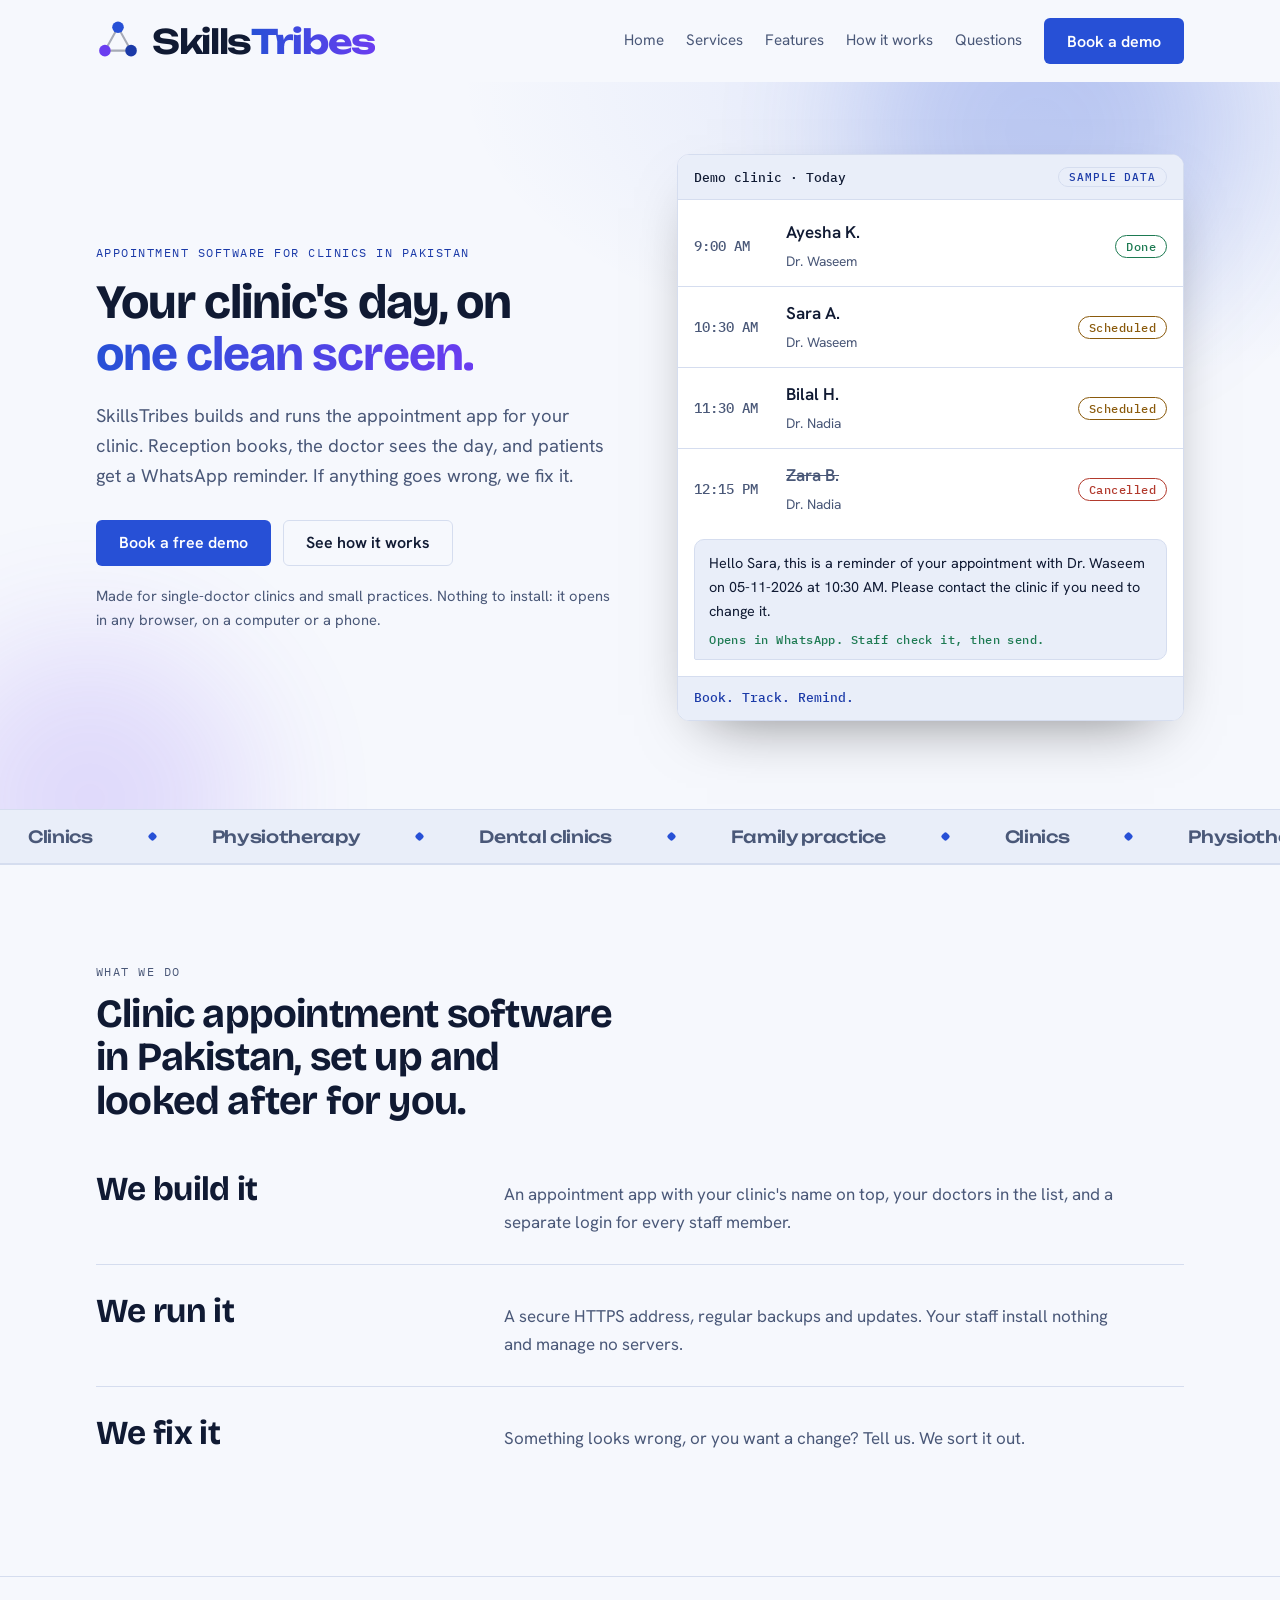
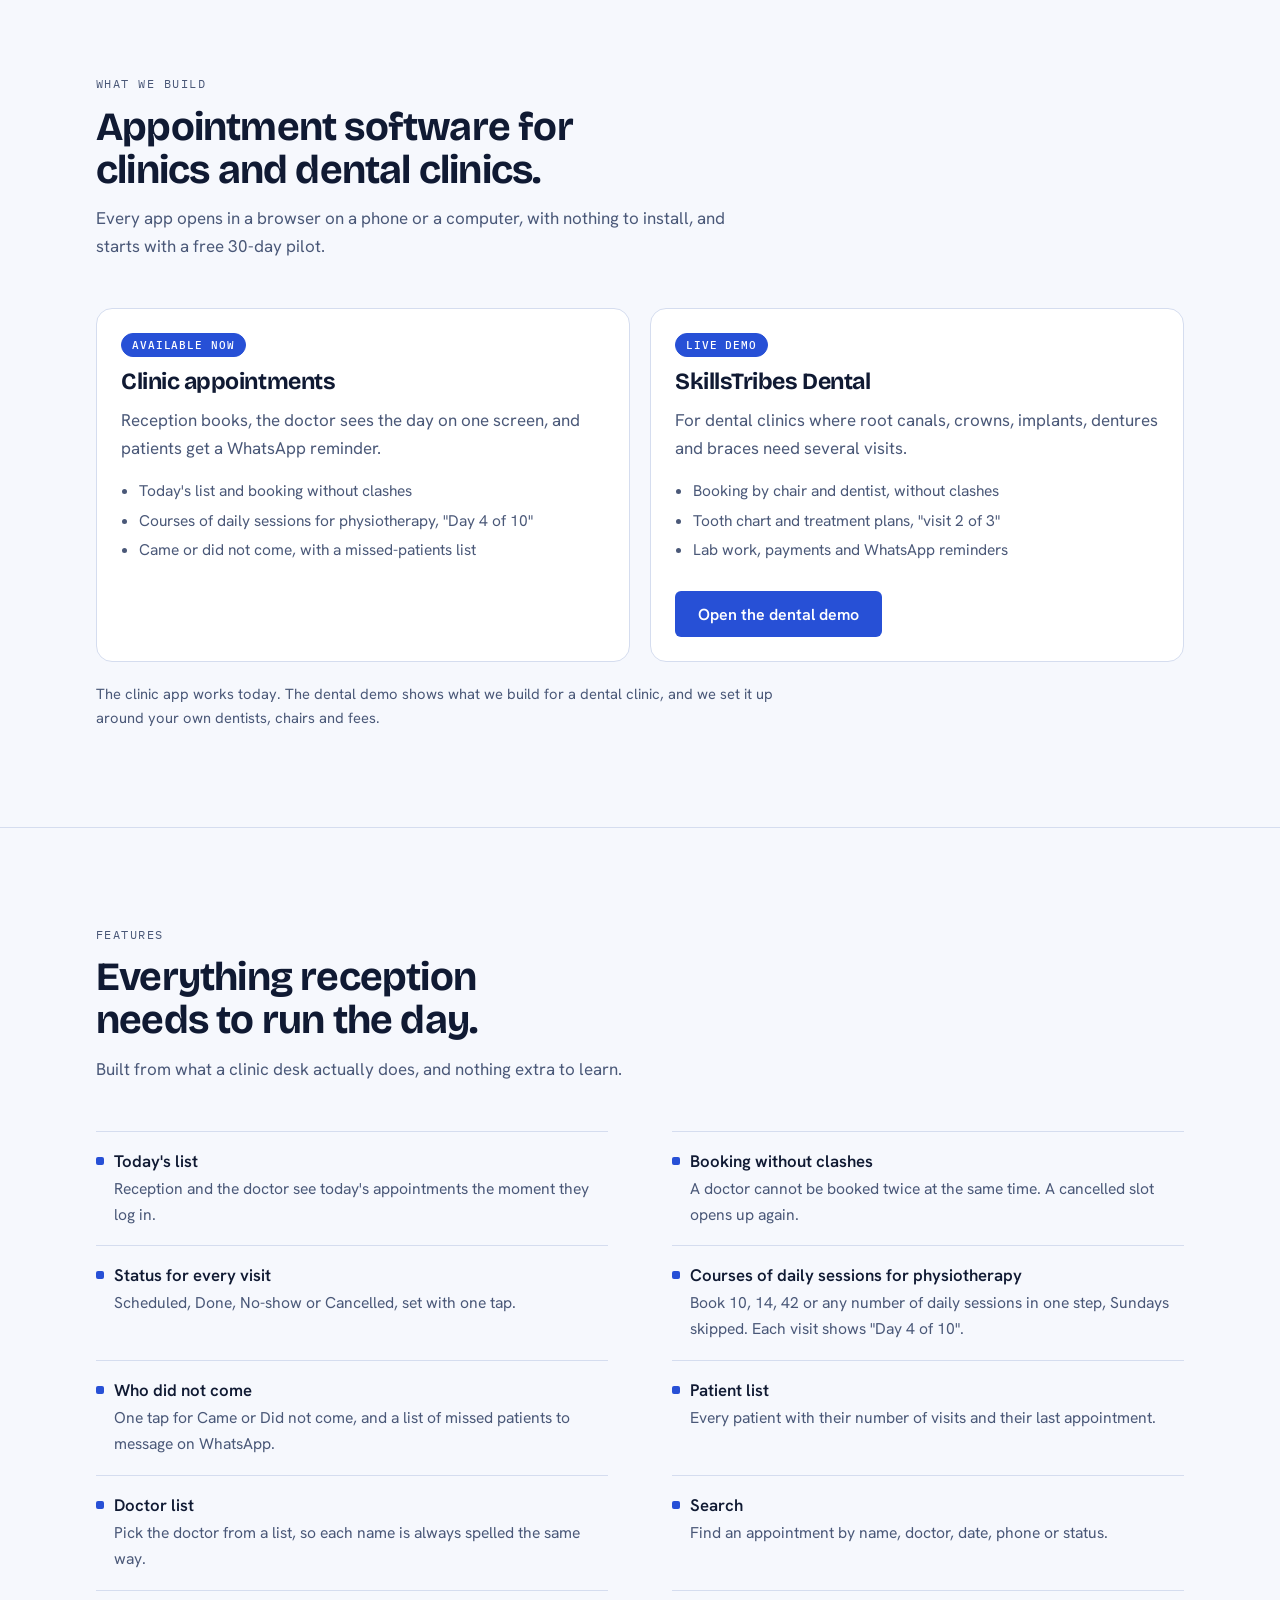
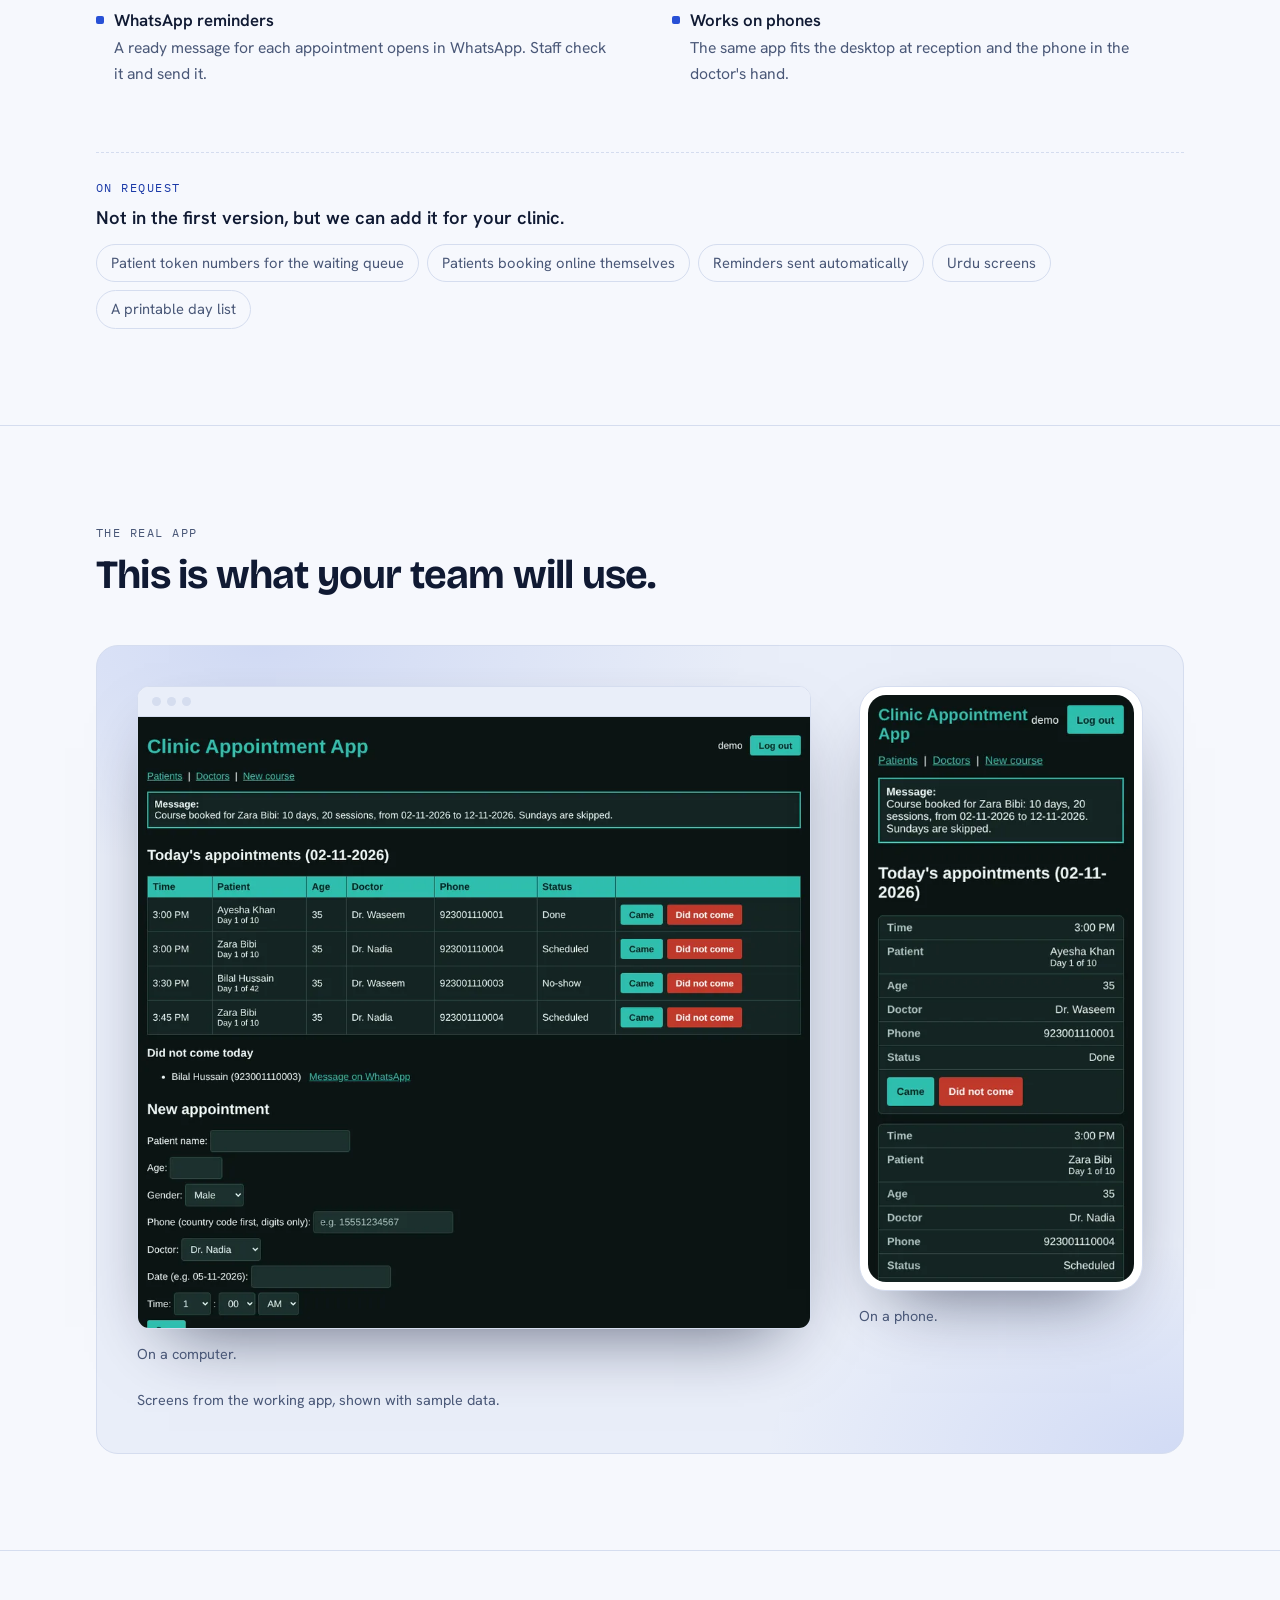
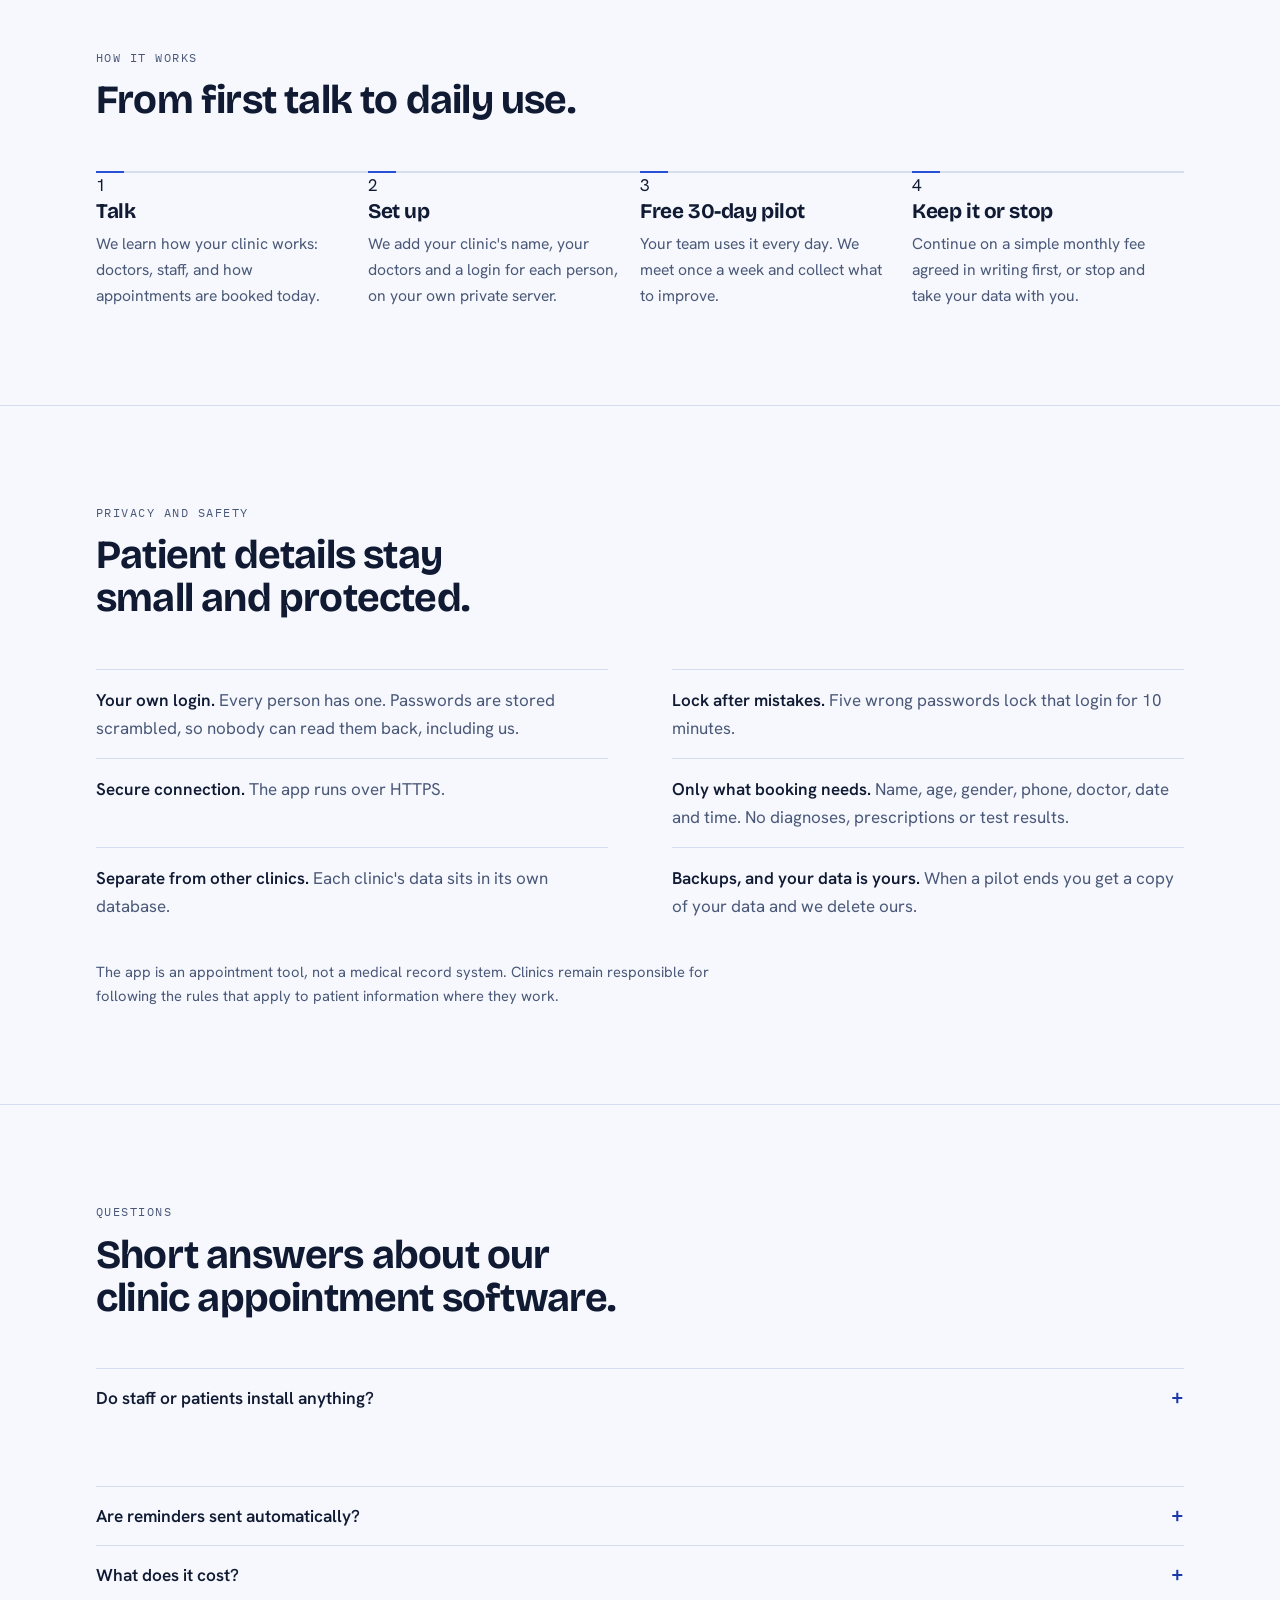
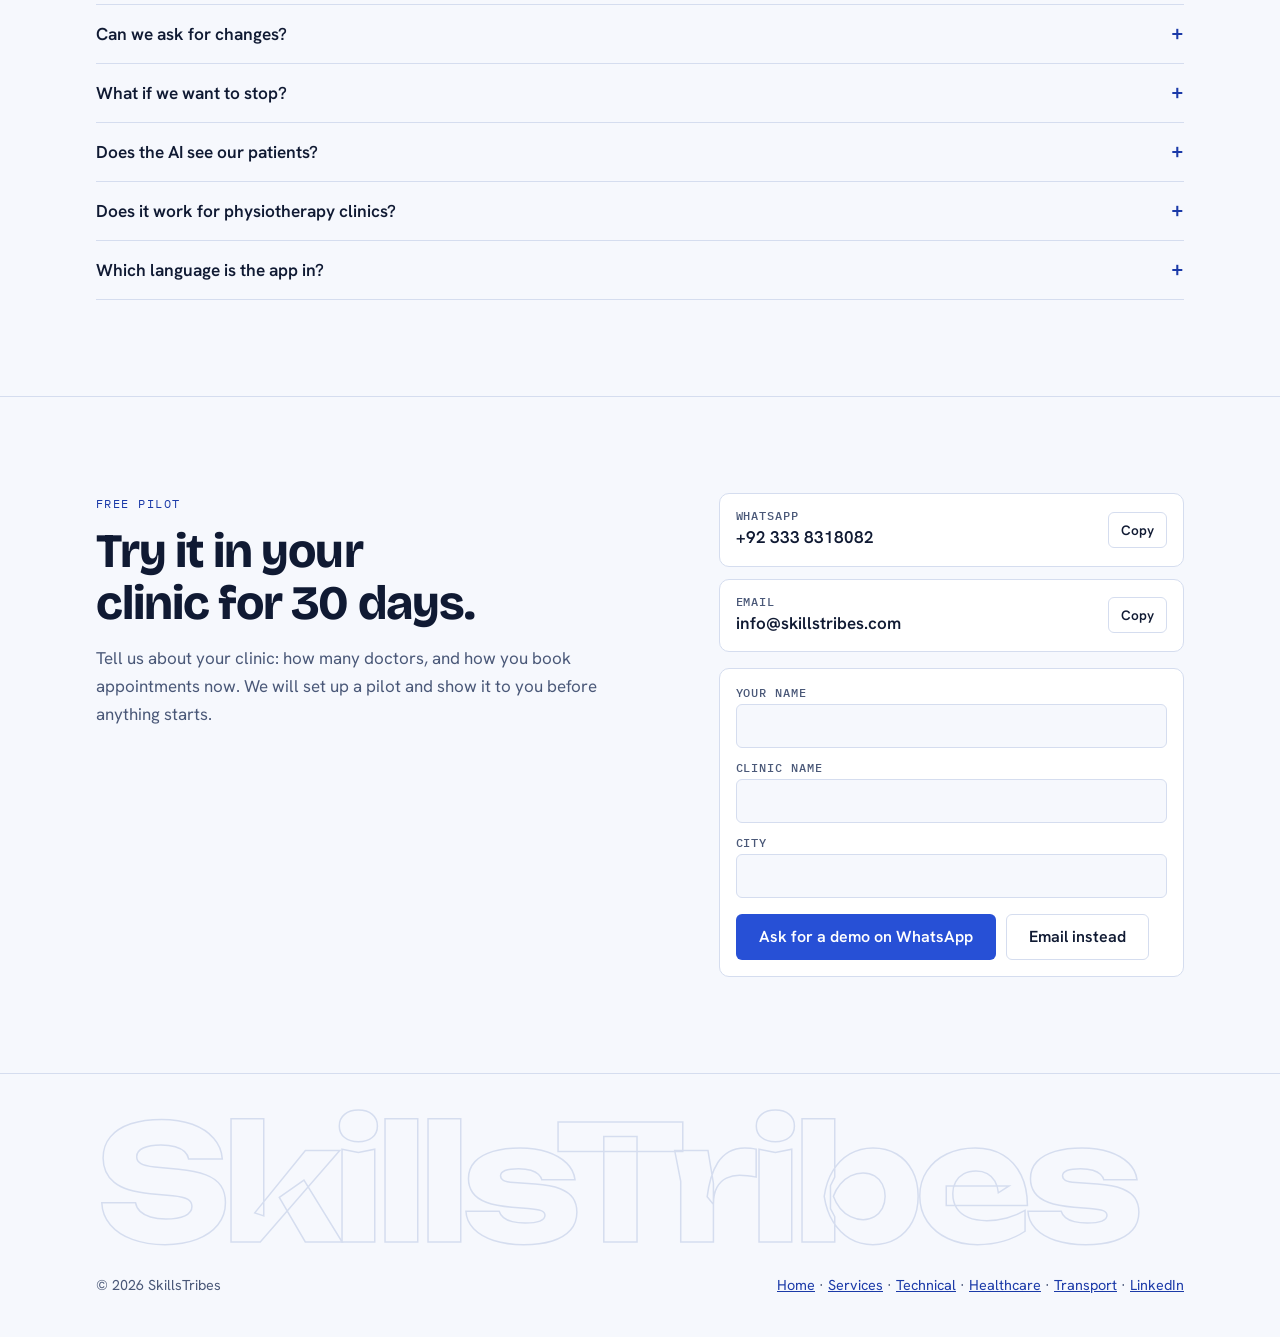
==== clinics/index.html @ 358ee8da "Add SkillsTribes Dental demo and link it from the home and Healthcare pages Co-Authored-By: Claude O" ====
<!doctype html>
<html lang="en">
<head>
<meta charset="utf-8">
<meta name="viewport" content="width=device-width, initial-scale=1">
<title>Clinic Appointment Software in Pakistan | SkillsTribes</title>
<meta name="description" content="Appointment software for clinics, physiotherapy and dental clinics in Pakistan. Daily session courses. Free 30-day trial.">
<meta name="keywords" content="clinic appointment software Pakistan, clinic management software Pakistan, physiotherapy appointment software, physio clinic software Pakistan, dental clinic software Pakistan, WhatsApp appointment reminder, patient appointment app Pakistan, SkillsTribes">
<meta name="robots" content="index, follow, max-image-preview:large">
<meta name="theme-color" content="#0a1020">
<link rel="canonical" href="https://skillstribes.com/clinics/">
<link rel="icon" href="data:image/svg+xml,%3Csvg xmlns='http://www.w3.org/2000/svg' viewBox='0 0 32 32'%3E%3Crect width='32' height='32' rx='8' fill='%230a1020'/%3E%3Ccircle cx='16' cy='8' r='4.2' fill='%235b8cff'/%3E%3Ccircle cx='8' cy='23' r='4.2' fill='%23a58bff'/%3E%3Ccircle cx='24' cy='23' r='4.2' fill='%238fb0ff'/%3E%3C/svg%3E">
<meta property="og:type" content="website">
<meta property="og:site_name" content="SkillsTribes">
<meta property="og:title" content="Clinic Appointment Software in Pakistan | SkillsTribes">
<meta property="og:description" content="Appointment software for clinics, physiotherapy and dental clinics in Pakistan. Daily session courses. Free 30-day trial.">
<meta property="og:url" content="https://skillstribes.com/clinics/">
<meta property="og:locale" content="en_PK">
<meta name="twitter:card" content="summary">
<meta name="twitter:title" content="Clinic Appointment Software in Pakistan | SkillsTribes">
<meta name="twitter:description" content="Appointment software for clinics, physiotherapy and dental clinics in Pakistan. Daily session courses. Free 30-day trial.">
<script type="application/ld+json">{"@context": "https://schema.org", "@graph": [{"@type": "Organization", "@id": "https://skillstribes.com/#org", "name": "SkillsTribes", "url": "https://skillstribes.com/", "email": "info@skillstribes.com", "areaServed": {"@type": "Country", "name": "Pakistan"}, "description": "We build, set up and look after appointment software for clinics and dental clinics in Pakistan."}, {"@type": "WebSite", "@id": "https://skillstribes.com/#site", "url": "https://skillstribes.com/", "name": "SkillsTribes", "inLanguage": "en", "publisher": {"@id": "https://skillstribes.com/#org"}}, {"@type": "Service", "name": "Clinic appointment software", "serviceType": "Appointment management software", "provider": {"@id": "https://skillstribes.com/#org"}, "areaServed": {"@type": "Country", "name": "Pakistan"}, "audience": {"@type": "Audience", "audienceType": "Clinics, physiotherapy clinics, dental clinics"}}, {"@type": "FAQPage", "@id": "https://skillstribes.com/#faq", "mainEntity": [{"@type": "Question", "name": "Do staff or patients install anything?", "acceptedAnswer": {"@type": "Answer", "text": "No. The app opens in any browser, on a computer or a phone."}}, {"@type": "Question", "name": "Can patients book online themselves?", "acceptedAnswer": {"@type": "Answer", "text": "Not in the first version. Reception books, as it does today. If you want patient self-booking, tell us and we will plan it with you."}}, {"@type": "Question", "name": "Are reminders sent automatically?", "acceptedAnswer": {"@type": "Answer", "text": "The app prepares each reminder and opens it in WhatsApp, and your staff press send, so you stay in control. Automatic sending can be added on request."}}, {"@type": "Question", "name": "What does it cost?", "acceptedAnswer": {"@type": "Answer", "text": "The first 30 days are a free pilot. After that there is a simple monthly fee, which we agree with you in writing before it starts."}}, {"@type": "Question", "name": "Can we ask for changes?", "acceptedAnswer": {"@type": "Answer", "text": "Yes. During the pilot we meet once a week to collect what your team needs, and afterwards you can still ask."}}, {"@type": "Question", "name": "What if we want to stop?", "acceptedAnswer": {"@type": "Answer", "text": "You can stop at any time. You receive a copy of your data and we delete ours."}}, {"@type": "Question", "name": "Does the AI see our patients?", "acceptedAnswer": {"@type": "Answer", "text": "Only if you ask us to switch it on, and even then it never receives patient names or phone numbers. By default it is off."}}, {"@type": "Question", "name": "Does it work for physiotherapy clinics?", "acceptedAnswer": {"@type": "Answer", "text": "Yes. You can book a course of daily sessions in one step, for example 10, 14 or 42 sessions with Sundays skipped, and each visit shows \"Day 4 of 10\". The app does not store diagnoses, medicines or exercises."}}, {"@type": "Question", "name": "Which language is the app in?", "acceptedAnswer": {"@type": "Answer", "text": "English today."}}]}]}</script>
<link rel="preconnect" href="https://fonts.googleapis.com">
<link rel="preconnect" href="https://fonts.gstatic.com" crossorigin>
<link rel="stylesheet" href="https://fonts.googleapis.com/css2?family=Bricolage+Grotesque:opsz,wght@12..96,500..800&family=Hanken+Grotesk:wght@400..700&family=IBM+Plex+Mono:wght@400;500&family=Unbounded:wght@500..700&display=swap">
<style>
  /* Concept: a clinic's day sheet. Black and gold like the app itself, mono for times and statuses. */
  :root {
    color-scheme: dark;
    --bg: #0a1020;
    --bg-2: #0f1830;
    --surface: #131f3b;
    --line: #243357;
    --fg: #eef2fb;
    --muted: #a0acc6;
    --gold: #5b8cff;
    --gold-ink: #8fb0ff;
    --on-gold: #07122e;
    --ok: #62c295;
    --warn: #e6b062;
    --bad: #ec8579;
    --glow: rgba(91, 140, 255, 0.16);
    --accent2: #a58bff;
    --display: "Bricolage Grotesque", "Segoe UI", system-ui, sans-serif;
    --body: "Hanken Grotesk", "Segoe UI", system-ui, sans-serif;
    --mono: "IBM Plex Mono", ui-monospace, "SFMono-Regular", Menlo, Consolas, monospace;
    --brand: "Unbounded", "Bricolage Grotesque", "Segoe UI", system-ui, sans-serif;
  }
  @media (prefers-color-scheme: light) {
    :root:not([data-theme="dark"]) {
      color-scheme: light;
      --bg: #f6f8fd;
      --bg-2: #e9eef9;
      --surface: #ffffff;
      --line: #d5ddef;
      --fg: #101a33;
      --muted: #4a5878;
      --gold: #2750d6;
      --gold-ink: #1b3aa8;
      --on-gold: #ffffff;
      --ok: #1d7a52;
      --warn: #8a5a0c;
      --bad: #b23a2d;
      --glow: rgba(39, 80, 214, 0.12);
      --accent2: #6a3df0;
    }
  }
  :root[data-theme="light"] {
    color-scheme: light;
    --bg: #f6f8fd;
    --bg-2: #e9eef9;
    --surface: #ffffff;
    --line: #d5ddef;
    --fg: #101a33;
    --muted: #4a5878;
    --gold: #2750d6;
    --gold-ink: #1b3aa8;
    --on-gold: #ffffff;
    --ok: #1d7a52;
    --warn: #8a5a0c;
    --bad: #b23a2d;
    --glow: rgba(39, 80, 214, 0.12);
      --accent2: #6a3df0;
  }

  * { box-sizing: border-box; }
  html { scroll-behavior: smooth; }
  body {
    margin: 0;
    background: var(--bg);
    color: var(--fg);
    font-family: var(--body);
    font-size: 1.0625rem;
    line-height: 1.65;
    -webkit-font-smoothing: antialiased;
  }
  a { color: var(--gold-ink); }
  img { display: block; max-width: 100%; height: auto; }
  h1, h2, h3 { font-family: var(--display); line-height: 1.08; letter-spacing: -0.02em; text-wrap: balance; margin: 0; }
  p { margin: 0; }
  :focus-visible { outline: 2px solid var(--gold); outline-offset: 3px; border-radius: 4px; }

  .wrap {
    max-width: 1120px;
    margin: 0 auto;
    padding-left: max(16px, env(safe-area-inset-left, 0px));
    padding-right: max(16px, env(safe-area-inset-right, 0px));
  }
  .eyebrow {
    font-family: var(--mono);
    font-size: 0.78rem;
    letter-spacing: 0.12em;
    text-transform: uppercase;
    color: var(--gold-ink);
  }
  section { padding-block: clamp(48px, 8vw, 96px); border-top: 1px solid var(--line); }
  .sec-head { display: grid; gap: 12px; max-width: 640px; margin-bottom: clamp(28px, 4vw, 48px); }
  .sec-head h2 { font-size: clamp(1.7rem, 3.4vw, 2.5rem); font-weight: 700; }
  .sec-head p { color: var(--muted); }

  /* buttons */
  .btn {
    display: inline-flex; align-items: center; justify-content: center;
    min-height: 46px; padding: 0 22px; border-radius: 6px;
    font: 600 1rem var(--body); text-decoration: none; cursor: pointer;
    border: 1px solid transparent;
    transition: transform 0.15s ease, background 0.15s ease, border-color 0.15s ease;
  }
  .btn-gold { background: var(--gold); color: var(--on-gold); }
  .btn-gold:hover { background: var(--gold-ink); transform: translateY(-1px); }
  .btn-line { border-color: var(--line); color: var(--fg); background: transparent; }
  .btn-line:hover { border-color: var(--gold); }

  /* header */
  header .wrap { display: flex; align-items: center; justify-content: space-between; gap: 16px; padding-block: 18px; }
  .brand { display: inline-flex; align-items: center; gap: 12px; font: 600 2.1rem var(--brand); letter-spacing: -0.04em; color: var(--fg); text-decoration: none; }
  .brand b { font-weight: 700; background: linear-gradient(90deg, var(--gold), var(--accent2)); -webkit-background-clip: text; background-clip: text; color: transparent; }
  .brand-mark { width: 26px; height: 26px; border-radius: 6px; background: var(--gold); display: grid; place-items: center; color: var(--on-gold); font: 700 0.9rem var(--display); }
  nav { display: flex; align-items: center; gap: 22px; }
  nav a.nav-link { color: var(--muted); text-decoration: none; font-size: 0.95rem; }
  nav a.nav-link:hover { color: var(--fg); }

  /* hero */
  .hero { border-top: 0; padding-block: clamp(32px, 6vw, 72px) clamp(48px, 7vw, 88px); background: radial-gradient(900px 420px at 85% 0%, var(--glow), transparent 70%); }
  .hero-grid { display: grid; grid-template-columns: minmax(0, 1.02fr) minmax(0, 1fr); gap: clamp(28px, 5vw, 64px); align-items: center; }
  .hero h1 { font-size: clamp(1.9rem, 3.8vw, 3rem); font-weight: 750; margin: 14px 0 20px; }
  .hero .lead { font-size: 1.15rem; color: var(--muted); max-width: 34em; }
  .cta-row { display: flex; flex-wrap: wrap; gap: 12px; margin-top: 28px; }
  .hero-note { margin-top: 18px; font-size: 0.92rem; color: var(--muted); }

  .rise { animation: rise 0.7s cubic-bezier(0.2, 0.7, 0.2, 1) both; }
  .rise.d1 { animation-delay: 0.08s; }
  .rise.d2 { animation-delay: 0.16s; }
  .rise.d3 { animation-delay: 0.24s; }
  @keyframes rise { from { opacity: 0; transform: translateY(10px); } to { opacity: 1; transform: none; } }

  /* demo sheet */
  .sheet { background: var(--surface); border: 1px solid var(--line); border-radius: 12px; overflow: hidden; box-shadow: 0 24px 60px -30px rgba(0, 0, 0, 0.55); }
  .sheet-top { display: flex; align-items: center; justify-content: space-between; gap: 12px; padding: 12px 16px; background: var(--bg-2); border-bottom: 1px solid var(--line); }
  .sheet-title { font: 500 0.82rem var(--mono); color: var(--fg); }
  .sheet-tag { font: 500 0.7rem var(--mono); letter-spacing: 0.08em; text-transform: uppercase; color: var(--gold-ink); border: 1px solid var(--line); border-radius: 999px; padding: 2px 10px; }
  .rows { list-style: none; margin: 0; padding: 6px 0; }
  .row { display: grid; grid-template-columns: 78px minmax(0, 1fr) auto; gap: 14px; align-items: center; padding: 12px 16px; border-bottom: 1px solid var(--line); transition: opacity 0.4s ease, background 1.2s ease; }
  .row:last-child { border-bottom: 0; }
  .row.absent { visibility: hidden; opacity: 0; }
  .row.flash { background: var(--glow); }
  .row .t { font: 500 0.85rem var(--mono); color: var(--muted); white-space: nowrap; }
  .row .who { min-width: 0; }
  .row .who b { display: block; font-weight: 600; overflow-wrap: anywhere; }
  .row .who span { font-size: 0.86rem; color: var(--muted); }
  .row.cancelled .who b { text-decoration: line-through; text-decoration-thickness: 1px; color: var(--muted); }
  .chip { font: 500 0.72rem var(--mono); letter-spacing: 0.04em; border: 1px solid currentColor; border-radius: 999px; padding: 3px 10px; white-space: nowrap; transition: color 0.3s ease; }
  .chip.Scheduled { color: var(--warn); }
  .chip.Done { color: var(--ok); }
  .chip.Cancelled { color: var(--bad); }
  .bubble { margin: 4px 16px 16px; padding: 12px 14px; border-radius: 10px 10px 10px 2px; background: var(--bg-2); border: 1px solid var(--line); font-size: 0.9rem; color: var(--fg); transition: opacity 0.4s ease, transform 0.4s ease; }
  .bubble small { display: block; margin-top: 8px; font: 500 0.72rem var(--mono); color: var(--ok); letter-spacing: 0.04em; }
  .bubble.absent { visibility: hidden; opacity: 0; transform: translateY(6px); }
  .sheet-cap { padding: 12px 16px; border-top: 1px solid var(--line); background: var(--bg-2); font: 500 0.82rem var(--mono); color: var(--gold-ink); min-height: 44px; }

  /* what we do */
  .do-list { display: grid; }
  .do { display: grid; grid-template-columns: minmax(0, 0.8fr) minmax(0, 1.4fr); gap: 20px; padding-block: 28px; border-top: 1px solid var(--line); align-items: baseline; }
  .do:first-child { border-top: 0; padding-top: 0; }
  .do h3 { font-size: clamp(1.5rem, 3vw, 2.1rem); font-weight: 700; }
  .do p { color: var(--muted); max-width: 36em; }

  /* services */
  .svc-grid { display: grid; grid-template-columns: repeat(2, minmax(0, 1fr)); gap: 20px; }
  .svc { background: var(--surface); border: 1px solid var(--line); border-radius: 16px; padding: 24px; display: flex; flex-direction: column; gap: 12px; min-width: 0; }
  .svc h3 { font-size: 1.45rem; font-weight: 700; }
  .svc p { color: var(--muted); }
  .svc ul { margin: 0; padding-left: 18px; color: var(--muted); font-size: 0.97rem; }
  .svc li { margin-top: 4px; }
  .badge { align-self: flex-start; font: 500 0.7rem var(--mono); letter-spacing: 0.08em; text-transform: uppercase; padding: 4px 10px; border-radius: 999px; border: 1px solid var(--line); color: var(--muted); }
  .badge.now { background: var(--gold); border-color: var(--gold); color: var(--on-gold); }
  .svc-note { margin-top: 20px; font-size: 0.92rem; color: var(--muted); max-width: 46em; }

  /* features */
  .feat { display: grid; grid-template-columns: repeat(2, minmax(0, 1fr)); column-gap: clamp(24px, 5vw, 64px); }
  .feat div { padding-block: 18px; border-top: 1px solid var(--line); min-width: 0; }
  .feat h3 { font: 600 1.05rem var(--body); letter-spacing: 0; display: flex; align-items: center; gap: 10px; }
  .feat h3::before { content: ""; width: 8px; height: 8px; background: var(--gold); border-radius: 2px; flex: none; }
  .feat p { margin-top: 4px; color: var(--muted); font-size: 0.98rem; padding-left: 18px; }

  /* screens */
  .screens { display: grid; grid-template-columns: minmax(0, 1.9fr) minmax(0, 0.8fr); gap: clamp(20px, 4vw, 48px); align-items: start; }
  .stage { position: relative; border: 1px solid var(--line); border-radius: 22px; padding: clamp(16px, 3.5vw, 40px); background:
      radial-gradient(700px 320px at 15% 0%, var(--glow), transparent 70%),
      radial-gradient(600px 300px at 100% 100%, var(--glow), transparent 70%),
      var(--bg-2); }
  .stage .frame, .stage .phone { box-shadow: 0 30px 70px -32px rgba(5, 12, 40, 0.65); }
  .stage .caption { color: var(--muted); }
  .frame { border: 1px solid var(--line); border-radius: 12px; overflow: hidden; background: var(--surface); }
  .frame-bar { display: flex; gap: 6px; padding: 10px 14px; background: var(--bg-2); border-bottom: 1px solid var(--line); }
  .frame-bar i { width: 9px; height: 9px; border-radius: 50%; background: var(--line); }
  .phone { border: 1px solid var(--line); border-radius: 26px; overflow: hidden; background: var(--surface); padding: 8px; }
  .phone img { border-radius: 18px; }
  .caption { margin-top: 14px; font-size: 0.9rem; color: var(--muted); }

  /* how */
  .steps { list-style: none; margin: 0; padding: 0; display: grid; grid-template-columns: repeat(4, minmax(0, 1fr)); gap: 0; counter-reset: step; }
  .steps li { counter-increment: step; padding: 22px 22px 0 0; border-top: 2px solid var(--line); position: relative; min-width: 0; }
  .steps li::before { content: counter(step); position: absolute; top: -2px; left: 0; width: 28px; height: 2px; background: var(--gold); }
  .steps h3 { font-size: 1.3rem; font-weight: 700; margin: 6px 0 8px; }
  .steps p { color: var(--muted); font-size: 0.98rem; }

  /* safety */
  .safe { display: grid; grid-template-columns: repeat(2, minmax(0, 1fr)); gap: 0 clamp(24px, 5vw, 64px); list-style: none; padding: 0; margin: 0; }
  .safe li { padding-block: 16px; border-top: 1px solid var(--line); color: var(--muted); min-width: 0; }
  .safe li b { color: var(--fg); font-weight: 600; }
  .fine { margin-top: 24px; font-size: 0.92rem; color: var(--muted); max-width: 46em; }

  /* faq */
  details { border-top: 1px solid var(--line); padding-block: 18px; }
  details:last-of-type { border-bottom: 1px solid var(--line); }
  summary { cursor: pointer; font: 600 1.08rem var(--body); list-style: none; display: flex; justify-content: space-between; gap: 16px; }
  summary::-webkit-details-marker { display: none; }
  summary::after { content: "+"; font: 500 1.3rem var(--mono); color: var(--gold-ink); line-height: 1; }
  details[open] summary::after { content: "\2212"; }
  details p { margin-top: 10px; color: var(--muted); max-width: 44em; }

  /* contact */
  .contact { display: grid; grid-template-columns: minmax(0, 1.2fr) minmax(0, 1fr); gap: clamp(24px, 5vw, 64px); align-items: start; }
  .contact h2 { font-size: clamp(1.9rem, 4vw, 3rem); font-weight: 750; }
  .contact .lead { margin-top: 14px; color: var(--muted); max-width: 30em; }
  .reach { display: grid; gap: 12px; }
  .reach-row { display: flex; align-items: center; justify-content: space-between; gap: 12px; border: 1px solid var(--line); border-radius: 10px; padding: 14px 16px; background: var(--surface); min-width: 0; }
  .reach-row small { display: block; font: 500 0.72rem var(--mono); letter-spacing: 0.08em; text-transform: uppercase; color: var(--muted); }
  .reach-row span.val { display: block; font-weight: 600; overflow-wrap: anywhere; user-select: all; }
  .reach-row .todo { color: var(--muted); font-weight: 400; font-style: italic; user-select: none; }
  .copy { font: 600 0.85rem var(--body); border: 1px solid var(--line); background: transparent; color: var(--fg); border-radius: 6px; min-height: 36px; padding: 0 12px; cursor: pointer; }
  .copy:hover { border-color: var(--gold); }

  .more { margin-top: clamp(28px, 4vw, 48px); padding-top: 24px; border-top: 1px dashed var(--line); }
  .more h3 { font: 600 1.15rem var(--body); letter-spacing: 0; margin: 8px 0 14px; max-width: 34em; }
  .more ul { list-style: none; margin: 0; padding: 0; display: flex; flex-wrap: wrap; gap: 8px; }
  .more li { border: 1px solid var(--line); border-radius: 999px; padding: 6px 14px; font-size: 0.92rem; color: var(--muted); }
  .wa-form { margin-top: 16px; display: grid; gap: 12px; border: 1px solid var(--line); border-radius: 10px; padding: 16px; background: var(--surface); }
  .wa-form label { display: grid; gap: 4px; font: 500 0.72rem var(--mono); letter-spacing: 0.08em; text-transform: uppercase; color: var(--muted); }
  .wa-form input { font: 400 1rem var(--body); min-height: 44px; padding: 0 12px; border-radius: 6px; border: 1px solid var(--line); background: var(--bg); color: var(--fg); text-transform: none; letter-spacing: 0; min-width: 0; }
  .wa-form .btn-row { display: flex; flex-wrap: wrap; gap: 10px; margin-top: 4px; }
  .wa-fab { display: none; position: fixed; right: max(16px, env(safe-area-inset-right, 0px)); bottom: max(16px, env(safe-area-inset-bottom, 0px)); z-index: 20; min-height: 46px; padding: 0 18px; align-items: center; border-radius: 999px; background: var(--gold); color: var(--on-gold); font: 600 0.95rem var(--body); text-decoration: none; box-shadow: 0 8px 24px -8px rgba(0, 0, 0, 0.5); }
  @media (max-width: 640px) { .wa-fab { display: inline-flex; } main + footer { padding-bottom: 88px; } }
  /* motion and style */
  .logo { flex: none; }
  .logo .orbit { transform-box: view-box; transform-origin: 16px 16px; animation: spin 16s linear infinite; }
  .logo .c1 { fill: var(--gold); } .logo .c2 { fill: var(--accent2); } .logo .c3 { fill: var(--gold-ink); }
  .logo path { stroke: var(--fg); stroke-opacity: 0.35; stroke-width: 1.5; fill: none; }
  @keyframes spin { to { transform: rotate(360deg); } }
  .hero { position: relative; overflow: hidden; }
  .hero .wrap { position: relative; z-index: 1; }
  .orbs i { position: absolute; border-radius: 50%; filter: blur(70px); pointer-events: none; }
  .orbs i:nth-child(1) { width: 380px; height: 380px; background: var(--gold); opacity: 0.2; top: -140px; right: 4%; animation: drift1 18s ease-in-out infinite alternate; }
  .orbs i:nth-child(2) { width: 320px; height: 320px; background: var(--accent2); opacity: 0.16; bottom: -150px; left: -70px; animation: drift2 22s ease-in-out infinite alternate; }
  @keyframes drift1 { to { transform: translate(-70px, 60px) scale(1.18); } }
  @keyframes drift2 { to { transform: translate(90px, -40px) scale(1.2); } }
  .grad { background: linear-gradient(90deg, var(--gold), var(--accent2), var(--gold)); background-size: 200% 100%; -webkit-background-clip: text; background-clip: text; color: transparent; animation: shine 7s linear infinite; }
  @keyframes shine { to { background-position: -200% 0; } }
  .marquee { overflow: hidden; border-block: 1px solid var(--line); background: var(--bg-2); padding-block: 16px; }
  .marquee .track { display: flex; width: max-content; animation: slide 32s linear infinite; }
  .marquee:hover .track { animation-play-state: paused; }
  .marquee span { font: 500 1.05rem var(--brand); letter-spacing: -0.02em; color: var(--muted); padding-inline: 28px; white-space: nowrap; display: inline-flex; align-items: center; gap: 56px; }
  .marquee span::after { content: ""; width: 7px; height: 7px; border-radius: 2px; background: var(--gold); transform: rotate(45deg); }
  @keyframes slide { to { transform: translateX(-50%); } }
  .js .reveal { opacity: 0; transform: translateY(20px); transition: opacity 0.7s cubic-bezier(0.2, 0.7, 0.2, 1), transform 0.7s cubic-bezier(0.2, 0.7, 0.2, 1); }
  .js .reveal.in { opacity: 1; transform: none; }
  .svc, .feat div, .steps li { transition: opacity 0.7s cubic-bezier(0.2, 0.7, 0.2, 1), transform 0.7s cubic-bezier(0.2, 0.7, 0.2, 1), border-color 0.2s ease; }
  .svc:hover { border-color: var(--gold); }
  .wm-big { font: 700 clamp(2.6rem, 12.5vw, 10rem) var(--brand); letter-spacing: -0.05em; line-height: 1; color: transparent; -webkit-text-stroke: 1.5px var(--line); padding-bottom: 12px; width: 100%; overflow: hidden; }
  @media (prefers-reduced-motion: reduce) { .orbs i, .logo .orbit, .marquee .track, .grad { animation: none; } .js .reveal { opacity: 1; transform: none; transition: none; } }
  @media (max-width: 640px) { header .btn, nav .btn { white-space: nowrap; padding-inline: 14px; font-size: 0.9rem; } .brand { font-size: 1.35rem; gap: 9px; } .logo { width: 32px; height: 32px; } }
  footer { border-top: 1px solid var(--line); padding-block: 28px 40px; color: var(--muted); font-size: 0.9rem; }
  footer .wrap { display: flex; flex-wrap: wrap; justify-content: space-between; gap: 8px 24px; }

  @media (max-width: 900px) {
    .svc-grid { grid-template-columns: minmax(0, 1fr); }
    .hero-grid, .contact, .screens { grid-template-columns: minmax(0, 1fr); }
    .steps { grid-template-columns: repeat(2, minmax(0, 1fr)); row-gap: 28px; }
    .screens .phone-col { max-width: 320px; }
  }
  @media (max-width: 640px) {
    nav a.nav-link { display: none; }
    .do { grid-template-columns: minmax(0, 1fr); gap: 8px; }
    .feat, .safe { grid-template-columns: minmax(0, 1fr); }
    .steps { grid-template-columns: minmax(0, 1fr); }
    .row { grid-template-columns: 66px minmax(0, 1fr) auto; gap: 10px; padding: 12px; }
    .cta-row .btn { flex: 1 1 100%; }
  }
  @media (prefers-reduced-motion: reduce) {
    html { scroll-behavior: auto; }
    .rise { animation: none; }
    .row, .bubble, .chip, .btn { transition: none; }
  }

/* phones: keep the menu visible as a scrollable row under the logo */
@media (max-width: 640px) {
  header .wrap { flex-wrap: wrap; row-gap: 10px; }
  header nav { order: 3; width: 100%; overflow-x: auto; gap: 18px; padding-bottom: 4px; scrollbar-width: none; }
  header nav::-webkit-scrollbar { display: none; }
  header nav a.nav-link { display: inline-block; white-space: nowrap; font-size: 0.95rem; }
  header nav .btn { display: none; }
}
</style>
<script>if ("IntersectionObserver" in window && !(window.matchMedia && matchMedia("(prefers-reduced-motion: reduce)").matches)) { document.documentElement.classList.add("js"); }</script>

</head>
<body>
<header>
  <div class="wrap">
    <a class="brand" href="/" aria-label="SkillsTribes home"><svg class="logo" viewBox="0 0 32 32" width="44" height="44" aria-hidden="true"><g class="orbit"><path d="M16 6 L6.5 23 L25.5 23 Z"/><circle class="c1" cx="16" cy="6" r="4.2"/><circle class="c2" cx="6.5" cy="23" r="4.2"/><circle class="c3" cx="25.5" cy="23" r="4.2"/></g></svg><span>Skills<b>Tribes</b></span></a>
    <nav aria-label="Main">
      <a class="nav-link" href="/">Home</a>
      <a class="nav-link" href="#services">Services</a>
      <a class="nav-link" href="#features">Features</a>
      <a class="nav-link" href="#how">How it works</a>
      <a class="nav-link" href="#faq">Questions</a>
      <a class="btn btn-gold" href="#contact">Book a demo</a>
    </nav>
  </div>
</header>

<main id="top">
  <section class="hero">
    <div class="orbs" aria-hidden="true"><i></i><i></i></div>
    <div class="wrap hero-grid">
      <div>
        <p class="eyebrow rise">Appointment software for clinics in Pakistan</p>
        <h1 class="rise d1">Your clinic's day, on <span class="grad">one clean screen.</span></h1>
        <p class="lead rise d2">SkillsTribes builds and runs the appointment app for your clinic. Reception books, the doctor sees the day, and patients get a WhatsApp reminder. If anything goes wrong, we fix it.</p>
        <div class="cta-row rise d3">
          <a class="btn btn-gold" href="#contact">Book a free demo</a>
          <a class="btn btn-line" href="#how">See how it works</a>
        </div>
        <p class="hero-note rise d3">Made for single-doctor clinics and small practices. Nothing to install: it opens in any browser, on a computer or a phone.</p>
      </div>

      <div class="rise d2">
        <div class="sheet" role="img" aria-label="Animated sample of the appointment app: a booking appears, a visit is marked done, and a WhatsApp reminder is prepared.">
          <div class="sheet-top">
            <span class="sheet-title">Demo clinic &middot; Today</span>
            <span class="sheet-tag">Sample data</span>
          </div>
          <ul class="rows" id="rows" aria-hidden="true"></ul>
          <div class="bubble" id="bubble" aria-hidden="true">
            Hello Sara, this is a reminder of your appointment with Dr. Waseem on 05-11-2026 at 10:30 AM. Please contact the clinic if you need to change it.
            <small>Opens in WhatsApp. Staff check it, then send.</small>
          </div>
          <div class="sheet-cap" id="cap" aria-hidden="true">Book. Track. Remind.</div>
        </div>
      </div>
    </div>
  </section>

  <div class="marquee" aria-hidden="true"><div class="track">
    <span>Clinics</span><span>Physiotherapy</span><span>Dental clinics</span><span>Family practice</span>
    <span>Clinics</span><span>Physiotherapy</span><span>Dental clinics</span><span>Family practice</span>
    <span>Clinics</span><span>Physiotherapy</span><span>Dental clinics</span><span>Family practice</span>
    <span>Clinics</span><span>Physiotherapy</span><span>Dental clinics</span><span>Family practice</span>
  </div></div>

  <section id="what">
    <div class="wrap">
      <div class="sec-head">
        <p class="eyebrow">What we do</p>
        <h2>Clinic appointment software in Pakistan, set up and looked after for you.</h2>
      </div>
      <div class="do-list">
        <div class="do">
          <h3>We build it</h3>
          <p>An appointment app with your clinic's name on top, your doctors in the list, and a separate login for every staff member.</p>
        </div>
        <div class="do">
          <h3>We run it</h3>
          <p>A secure HTTPS address, regular backups and updates. Your staff install nothing and manage no servers.</p>
        </div>
        <div class="do">
          <h3>We fix it</h3>
          <p>Something looks wrong, or you want a change? Tell us. We sort it out.</p>
        </div>
      </div>
    </div>
  </section>

  <section id="services">
    <div class="wrap">
      <div class="sec-head">
        <p class="eyebrow">What we build</p>
        <h2>Appointment software for clinics and dental clinics.</h2>
        <p>Every app opens in a browser on a phone or a computer, with nothing to install, and starts with a free 30-day pilot.</p>
      </div>
      <div class="svc-grid">
        <article class="svc">
          <span class="badge now">Available now</span>
          <h3>Clinic appointments</h3>
          <p>Reception books, the doctor sees the day on one screen, and patients get a WhatsApp reminder.</p>
          <ul>
            <li>Today's list and booking without clashes</li>
            <li>Courses of daily sessions for physiotherapy, "Day 4 of 10"</li>
            <li>Came or did not come, with a missed-patients list</li>
          </ul>
        </article>
        <article class="svc" id="dental">
          <span class="badge now">Live demo</span>
          <h3>SkillsTribes Dental</h3>
          <p>For dental clinics where root canals, crowns, implants, dentures and braces need several visits.</p>
          <ul>
            <li>Booking by chair and dentist, without clashes</li>
            <li>Tooth chart and treatment plans, "visit 2 of 3"</li>
            <li>Lab work, payments and WhatsApp reminders</li>
          </ul>
          <p style="margin-top:16px"><a class="btn btn-gold" href="/dental/demo/" target="_blank" rel="noopener">Open the dental demo</a></p>
        </article>
      </div>
      <p class="svc-note">The clinic app works today. The dental demo shows what we build for a dental clinic, and we set it up around your own dentists, chairs and fees.</p>
    </div>
  </section>

  <section id="features">
    <div class="wrap">
      <div class="sec-head">
        <p class="eyebrow">Features</p>
        <h2>Everything reception needs to run the day.</h2>
        <p>Built from what a clinic desk actually does, and nothing extra to learn.</p>
      </div>
      <div class="feat">
        <div><h3>Today's list</h3><p>Reception and the doctor see today's appointments the moment they log in.</p></div>
        <div><h3>Booking without clashes</h3><p>A doctor cannot be booked twice at the same time. A cancelled slot opens up again.</p></div>
        <div><h3>Status for every visit</h3><p>Scheduled, Done, No-show or Cancelled, set with one tap.</p></div>
        <div><h3>Courses of daily sessions for physiotherapy</h3><p>Book 10, 14, 42 or any number of daily sessions in one step, Sundays skipped. Each visit shows "Day 4 of 10".</p></div>
        <div><h3>Who did not come</h3><p>One tap for Came or Did not come, and a list of missed patients to message on WhatsApp.</p></div>
        <div><h3>Patient list</h3><p>Every patient with their number of visits and their last appointment.</p></div>
        <div><h3>Doctor list</h3><p>Pick the doctor from a list, so each name is always spelled the same way.</p></div>
        <div><h3>Search</h3><p>Find an appointment by name, doctor, date, phone or status.</p></div>
        <div><h3>WhatsApp reminders</h3><p>A ready message for each appointment opens in WhatsApp. Staff check it and send it.</p></div>
        <div><h3>Works on phones</h3><p>The same app fits the desktop at reception and the phone in the doctor's hand.</p></div>
      </div>
      <div class="more">
        <p class="eyebrow">On request</p>
        <h3>Not in the first version, but we can add it for your clinic.</h3>
        <ul>
          <li>Patient token numbers for the waiting queue</li>
          <li>Patients booking online themselves</li>
          <li>Reminders sent automatically</li>
          <li>Urdu screens</li>
          <li>A printable day list</li>
        </ul>
      </div>
    </div>
  </section>

  <section id="screens">
    <div class="wrap">
      <div class="sec-head">
        <p class="eyebrow">The real app</p>
        <h2>This is what your team will use.</h2>
      </div>
      <div class="stage">
      <div class="screens">
        <div>
          <div class="frame">
            <div class="frame-bar" aria-hidden="true"><i></i><i></i><i></i></div>
            <img src="[data-uri]" width="1000" height="909" alt="The appointment app on a computer: today's appointments with Day 1 of 10 labels, Came and Did not come buttons, and a list of patients who did not come." loading="lazy">
          </div>
          <p class="caption">On a computer.</p>
        </div>
        <div class="phone-col">
          <div class="phone">
            <img src="[data-uri]" width="360" height="794" alt="The same app on a phone, with each appointment shown as a card." loading="lazy">
          </div>
          <p class="caption">On a phone.</p>
        </div>
      </div>
      <p class="caption" style="margin-top: 22px;">Screens from the working app, shown with sample data.</p>
      </div>
    </div>
  </section>

  <section id="how">
    <div class="wrap">
      <div class="sec-head">
        <p class="eyebrow">How it works</p>
        <h2>From first talk to daily use.</h2>
      </div>
      <ol class="steps">
        <li><h3>Talk</h3><p>We learn how your clinic works: doctors, staff, and how appointments are booked today.</p></li>
        <li><h3>Set up</h3><p>We add your clinic's name, your doctors and a login for each person, on your own private server.</p></li>
        <li><h3>Free 30-day pilot</h3><p>Your team uses it every day. We meet once a week and collect what to improve.</p></li>
        <li><h3>Keep it or stop</h3><p>Continue on a simple monthly fee agreed in writing first, or stop and take your data with you.</p></li>
      </ol>
    </div>
  </section>

  <section id="safety">
    <div class="wrap">
      <div class="sec-head">
        <p class="eyebrow">Privacy and safety</p>
        <h2>Patient details stay small and protected.</h2>
      </div>
      <ul class="safe">
        <li><b>Your own login.</b> Every person has one. Passwords are stored scrambled, so nobody can read them back, including us.</li>
        <li><b>Lock after mistakes.</b> Five wrong passwords lock that login for 10 minutes.</li>
        <li><b>Secure connection.</b> The app runs over HTTPS.</li>
        <li><b>Only what booking needs.</b> Name, age, gender, phone, doctor, date and time. No diagnoses, prescriptions or test results.</li>
        <li><b>Separate from other clinics.</b> Each clinic's data sits in its own database.</li>
        <li><b>Backups, and your data is yours.</b> When a pilot ends you get a copy of your data and we delete ours.</li>
      </ul>
      <p class="fine">The app is an appointment tool, not a medical record system. Clinics remain responsible for following the rules that apply to patient information where they work.</p>
    </div>
  </section>

  <section id="faq">
    <div class="wrap">
      <div class="sec-head">
        <p class="eyebrow">Questions</p>
        <h2>Short answers about our clinic appointment software.</h2>
      </div>
      <div>
        <details><summary>Do staff or patients install anything?</summary><p>No. The app opens in any browser, on a computer or a phone.</p></details>
        <details><summary>Can patients book online themselves?</summary><p>Not in the first version. Reception books, as it does today. If you want patient self-booking, tell us and we will plan it with you.</p></details>
        <details><summary>Are reminders sent automatically?</summary><p>The app prepares each reminder and opens it in WhatsApp, and your staff press send, so you stay in control. Automatic sending can be added on request.</p></details>
        <details><summary>What does it cost?</summary><p>The first 30 days are a free pilot. After that there is a simple monthly fee, which we agree with you in writing before it starts.</p></details>
        <details><summary>Can we ask for changes?</summary><p>Yes. During the pilot we meet once a week to collect what your team needs, and afterwards you can still ask.</p></details>
        <details><summary>What if we want to stop?</summary><p>You can stop at any time. You receive a copy of your data and we delete ours.</p></details>
        <details><summary>Does the AI see our patients?</summary><p>Only if you ask us to switch it on, and even then it never receives patient names or phone numbers. By default it is off.</p></details>
        <details><summary>Does it work for physiotherapy clinics?</summary><p>Yes. You can book a course of daily sessions in one step, for example 10, 14 or 42 sessions with Sundays skipped, and each visit shows "Day 4 of 10". The app does not store diagnoses, medicines or exercises.</p></details>
        <details><summary>Which language is the app in?</summary><p>English today.</p></details>
      </div>
    </div>
  </section>

  <section id="contact">
    <div class="wrap contact">
      <div>
        <p class="eyebrow">Free pilot</p>
        <h2 style="margin-top: 12px;">Try it in your clinic for 30 days.</h2>
        <p class="lead">Tell us about your clinic: how many doctors, and how you book appointments now. We will set up a pilot and show it to you before anything starts.</p>
      </div>
      <div>
        <div class="reach" id="reach"></div>
        <form class="wa-form" id="wa-form" onsubmit="return false">
          <label>Your name<input name="name" autocomplete="name"></label>
          <label>Clinic name<input name="clinic"></label>
          <label>City<input name="city" autocomplete="address-level2"></label>
          <div class="btn-row">
            <a class="btn btn-gold" id="wa-go" href="#contact" target="_blank" rel="noopener">Ask for a demo on WhatsApp</a>
            <a class="btn btn-line" id="mail-go" href="#contact">Email instead</a>
          </div>
        </form>
      </div>
    </div>
  </section>
</main>

<footer>
  <div class="wrap"><div class="wm-big" aria-hidden="true">SkillsTribes</div></div>
  <div class="wrap">
    <span>&copy; 2026 SkillsTribes</span>
    <span><a href="/">Home</a> · <a href="/#services">Services</a> · <a href="/hvac/">Technical</a> · <a href="/clinics/">Healthcare</a> · <a href="/#transport">Transport</a> · <a href="https://www.linkedin.com/company/skillstribes/" target="_blank" rel="noopener">LinkedIn</a></span>
  </div>
</footer>

<a class="wa-fab" id="wa-fab" href="#contact" target="_blank" rel="noopener">WhatsApp us</a>

<script>
(function () {
  if (!document.documentElement.classList.contains("js")) { return; }
  var els = document.querySelectorAll(".sec-head, .svc, .feat > div, .steps li, .safe li, .stage, details, .contact > *, .more");
  var io = new IntersectionObserver(function (entries) {
    entries.forEach(function (e) {
      if (e.isIntersecting) { e.target.classList.add("in"); io.unobserve(e.target); }
    });
  }, { threshold: 0.12, rootMargin: "0px 0px -6% 0px" });
  els.forEach(function (el) {
    el.classList.add("reveal");
    var n = Array.prototype.indexOf.call(el.parentNode.children, el);
    el.style.transitionDelay = (Math.min(n, 5) * 70) + "ms";
    io.observe(el);
  });
})();
</script>

<script>
(function () {
  // ---- Contact details: fill these two values in, the page does the rest. ----
  var CONTACT = [
    { label: "WhatsApp", value: "+92 333 8318082" },
    { label: "Email", value: "info@skillstribes.com" }
  ];

  var reach = document.getElementById("reach");
  CONTACT.forEach(function (c) {
    var row = document.createElement("div");
    row.className = "reach-row";
    var left = document.createElement("div");
    var small = document.createElement("small");
    small.textContent = c.label;
    var val = document.createElement("span");
    val.className = c.value ? "val" : "val todo";
    val.textContent = c.value || "To be added";
    left.appendChild(small);
    left.appendChild(val);
    row.appendChild(left);
    if (c.value) {
      var btn = document.createElement("button");
      btn.type = "button";
      btn.className = "copy";
      btn.textContent = "Copy";
      btn.addEventListener("click", function () {
        function done() { btn.textContent = "Copied"; setTimeout(function () { btn.textContent = "Copy"; }, 1500); }
        try {
          navigator.clipboard.writeText(c.value).then(done, function () {
            var r = document.createRange(); r.selectNodeContents(val);
            var s = window.getSelection(); s.removeAllRanges(); s.addRange(r);
          });
        } catch (e) {
          var r = document.createRange(); r.selectNodeContents(val);
          var s = window.getSelection(); s.removeAllRanges(); s.addRange(r);
        }
      });
      row.appendChild(btn);
    }
    reach.appendChild(row);
  });

  // ---- Demo request: builds a ready WhatsApp / email message from the form. ----
  var wa = (CONTACT[0].value || "").replace(/\D/g, "");
  var mail = CONTACT[1].value || "";
  var form = document.getElementById("wa-form");
  var goWa = document.getElementById("wa-go");
  var goMail = document.getElementById("mail-go");
  var fab = document.getElementById("wa-fab");
  var LABELS = { name: "Name", clinic: "Clinic", city: "City" };
  function compose() {
    var f = new FormData(form);
    var msg = "Hello SkillsTribes, I would like a free demo of the clinic appointment app.";
    Object.keys(LABELS).forEach(function (k) {
      var v = (f.get(k) || "").toString().trim();
      if (v) { msg += "\n" + LABELS[k] + ": " + v; }
    });
    if (wa) { goWa.href = "https://wa.me/" + wa + "?text=" + encodeURIComponent(msg); fab.href = "https://wa.me/" + wa; }
    if (mail) { goMail.href = "mailto:" + mail + "?subject=" + encodeURIComponent("Free demo request") + "&body=" + encodeURIComponent(msg); }
  }
  form.addEventListener("input", compose);
  compose();

  // ---- Hero demo: a short loop of a clinic's morning. Sample data only. ----
  var ROWS = [
    { t: "9:00 AM",  n: "Ayesha K.", d: "Dr. Waseem" },
    { t: "10:30 AM", n: "Sara A.",   d: "Dr. Waseem" },
    { t: "11:30 AM", n: "Bilal H.",  d: "Dr. Nadia" },
    { t: "12:15 PM", n: "Zara B.",   d: "Dr. Nadia" }
  ];
  var rowsEl = document.getElementById("rows");
  var bubble = document.getElementById("bubble");
  var cap = document.getElementById("cap");
  var els = [];

  ROWS.forEach(function (r) {
    var li = document.createElement("li");
    li.className = "row";
    li.innerHTML = '<span class="t"></span><span class="who"><b></b><span></span></span><span class="chip"></span>';
    li.querySelector(".t").textContent = r.t;
    li.querySelector("b").textContent = r.n;
    li.querySelector(".who span").textContent = r.d;
    rowsEl.appendChild(li);
    els.push(li);
  });

  function setRow(i, present, status, flash) {
    var li = els[i];
    li.classList.toggle("absent", !present);
    li.classList.toggle("cancelled", status === "Cancelled");
    var chip = li.querySelector(".chip");
    chip.className = "chip " + status;
    chip.textContent = status;
    li.classList.toggle("flash", !!flash);
  }
  function setBubble(show) { bubble.classList.toggle("absent", !show); }
  function setCap(text) { cap.textContent = text; }

  function finalState() {
    setRow(0, true, "Done");
    setRow(1, true, "Scheduled");
    setRow(2, true, "Scheduled");
    setRow(3, true, "Cancelled");
    setBubble(true);
    setCap("Book. Track. Remind.");
  }
  function startState() {
    setRow(0, true, "Scheduled");
    setRow(1, true, "Scheduled");
    setRow(2, false, "Scheduled");
    setRow(3, true, "Scheduled");
    setBubble(false);
    setCap("Reception books the day");
  }

  finalState();

  var reduce = window.matchMedia && window.matchMedia("(prefers-reduced-motion: reduce)").matches;
  if (reduce) { return; }

  var timers = [];
  function at(ms, fn) { timers.push(setTimeout(fn, ms)); }
  function play() {
    startState();
    at(1800, function () { setRow(2, true, "Scheduled", true); setCap("A new appointment is booked"); });
    at(3000, function () { els[2].classList.remove("flash"); });
    at(3800, function () { setRow(0, true, "Done"); setCap("The doctor marks the visit done"); });
    at(5600, function () { setBubble(true); setCap("One tap prepares a WhatsApp reminder"); });
    at(8400, function () { setBubble(false); setRow(3, true, "Cancelled"); setCap("A cancelled slot opens up again"); });
    at(11000, function () { finalState(); });
    at(13500, play);
  }
  at(3500, play);
})();
</script>
</body>
</html>
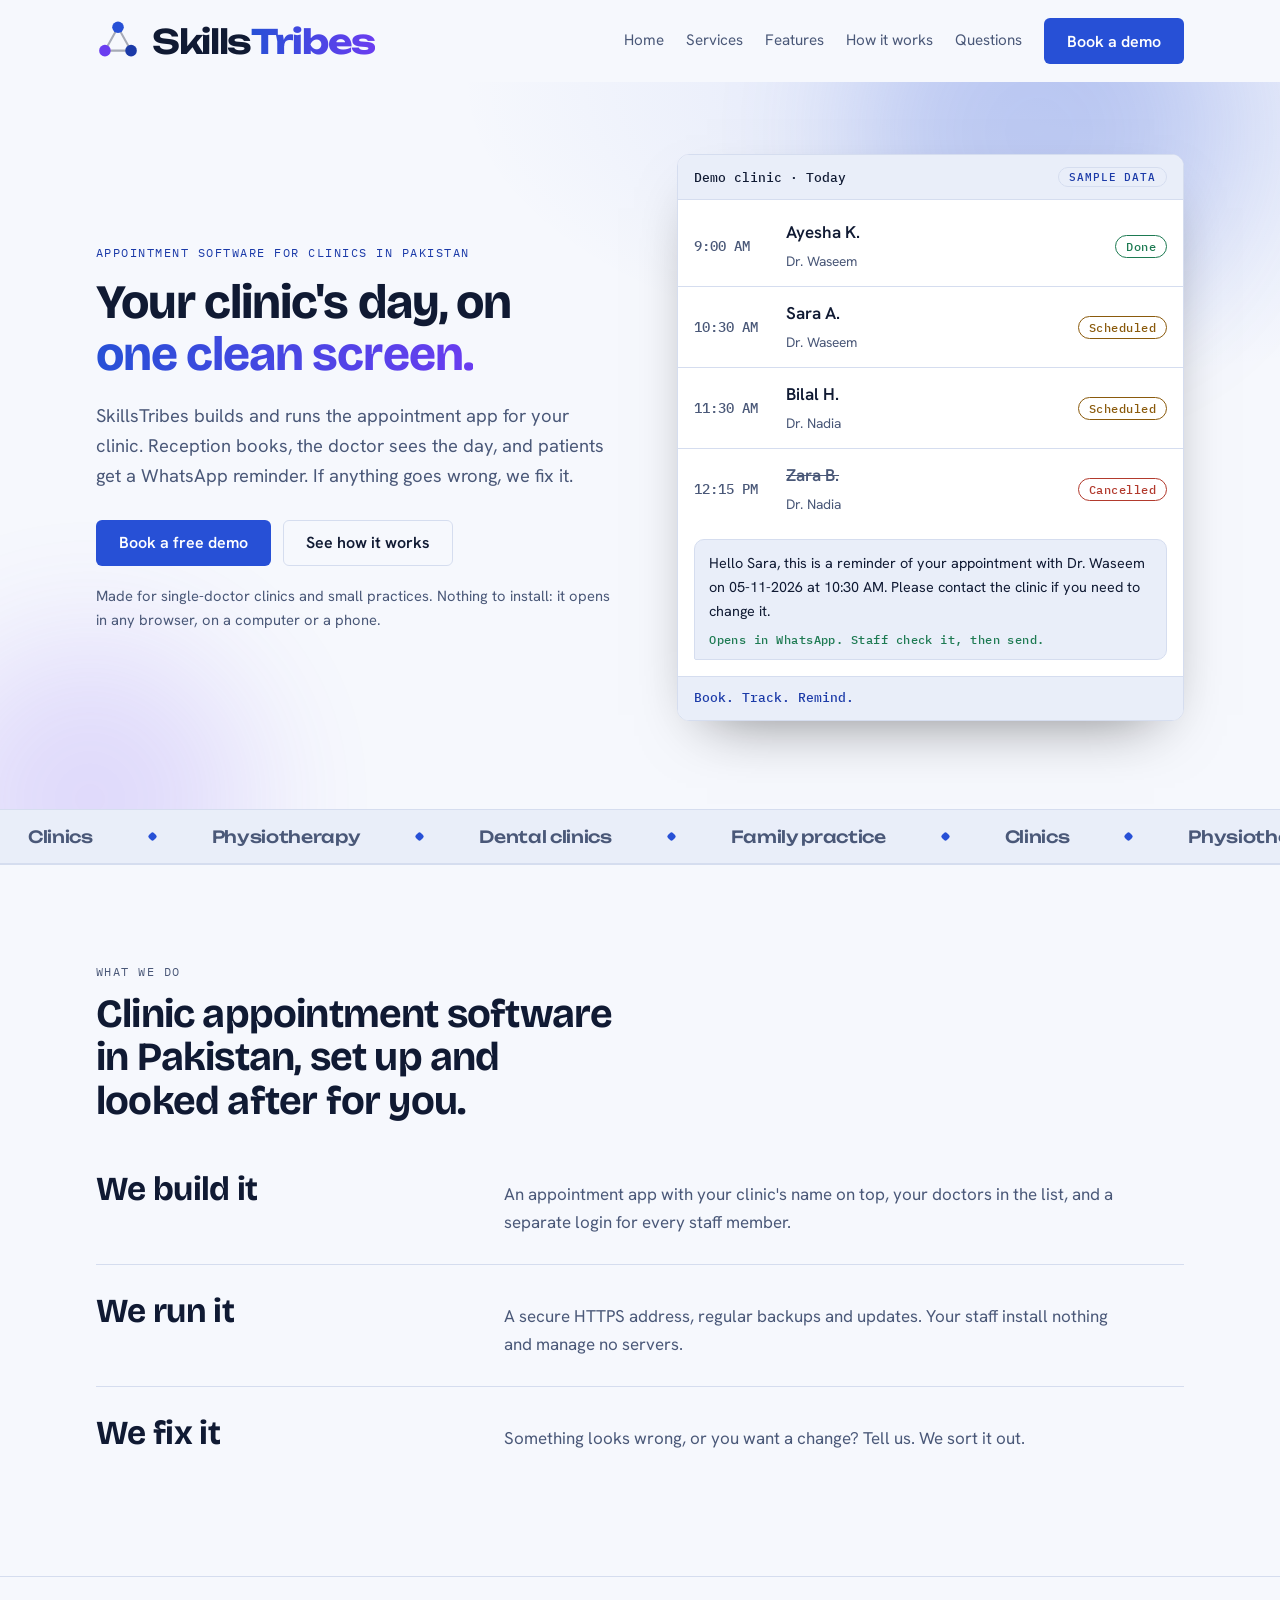
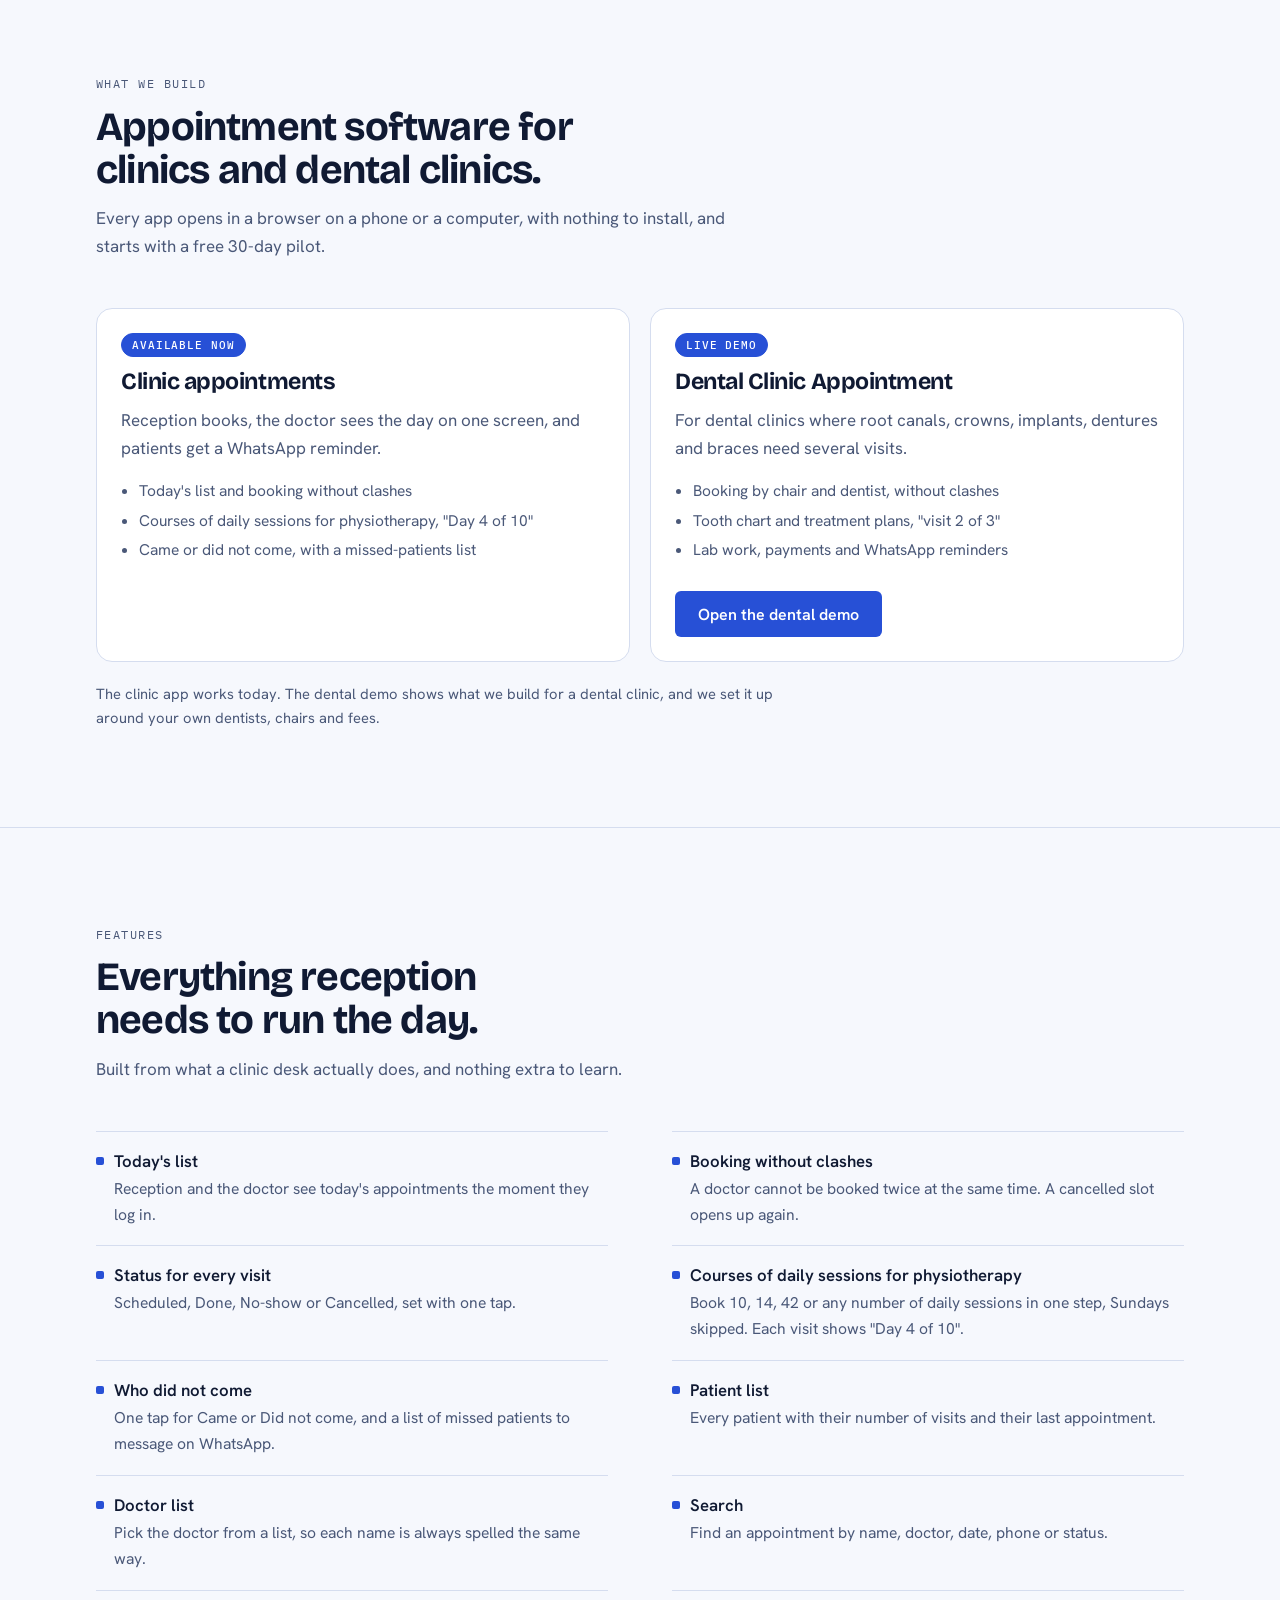
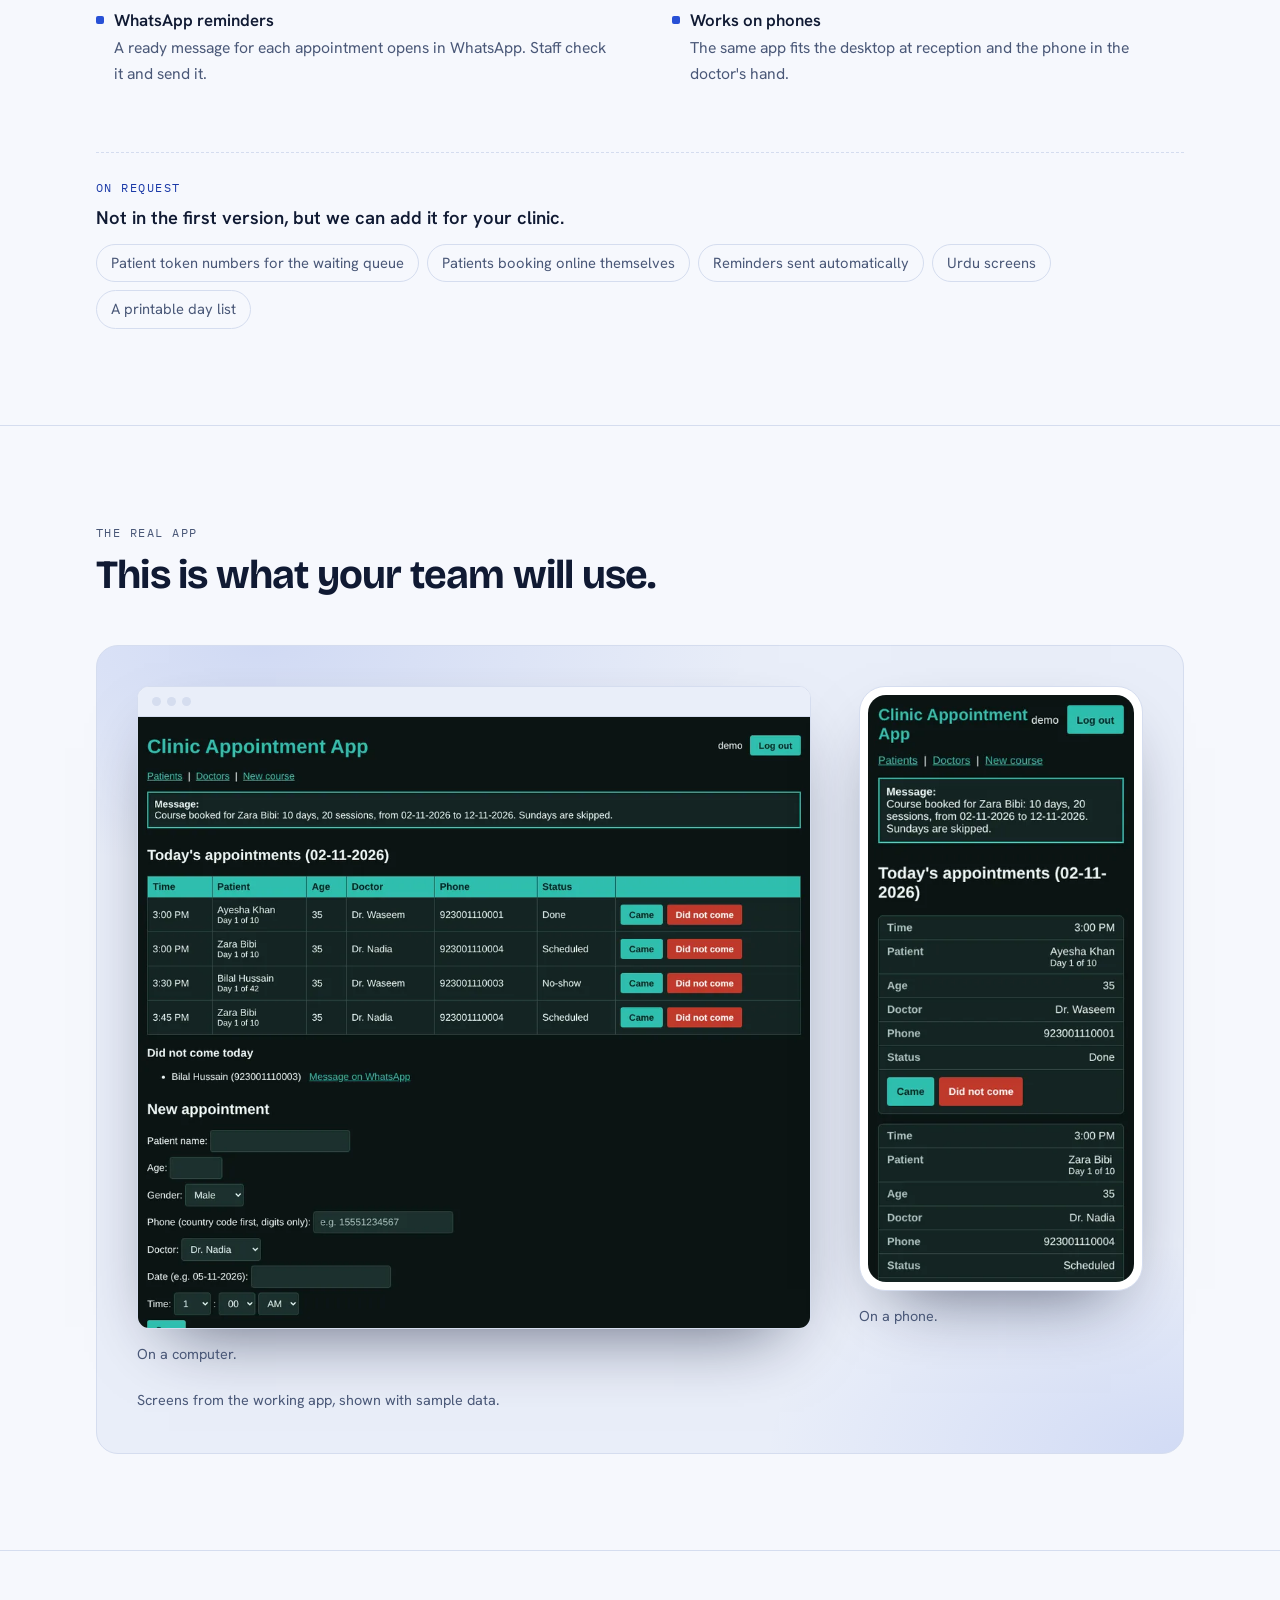
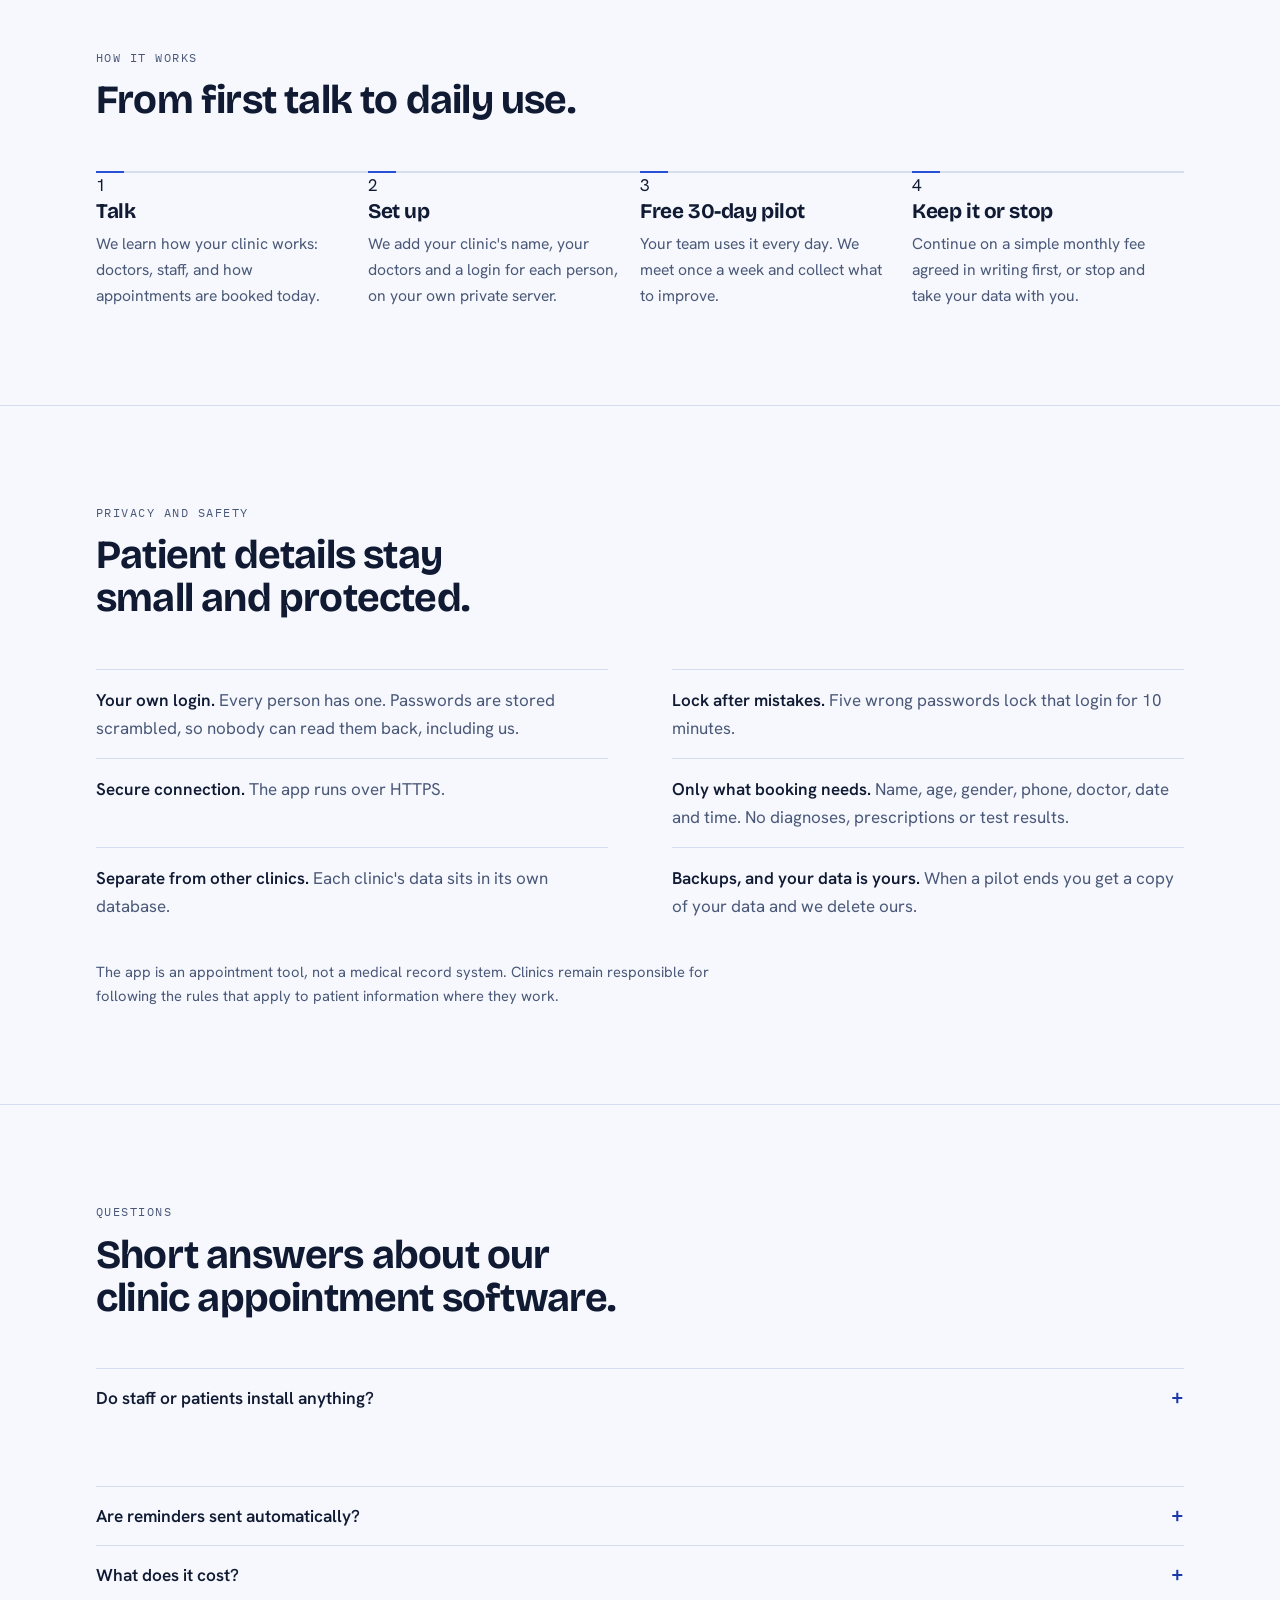
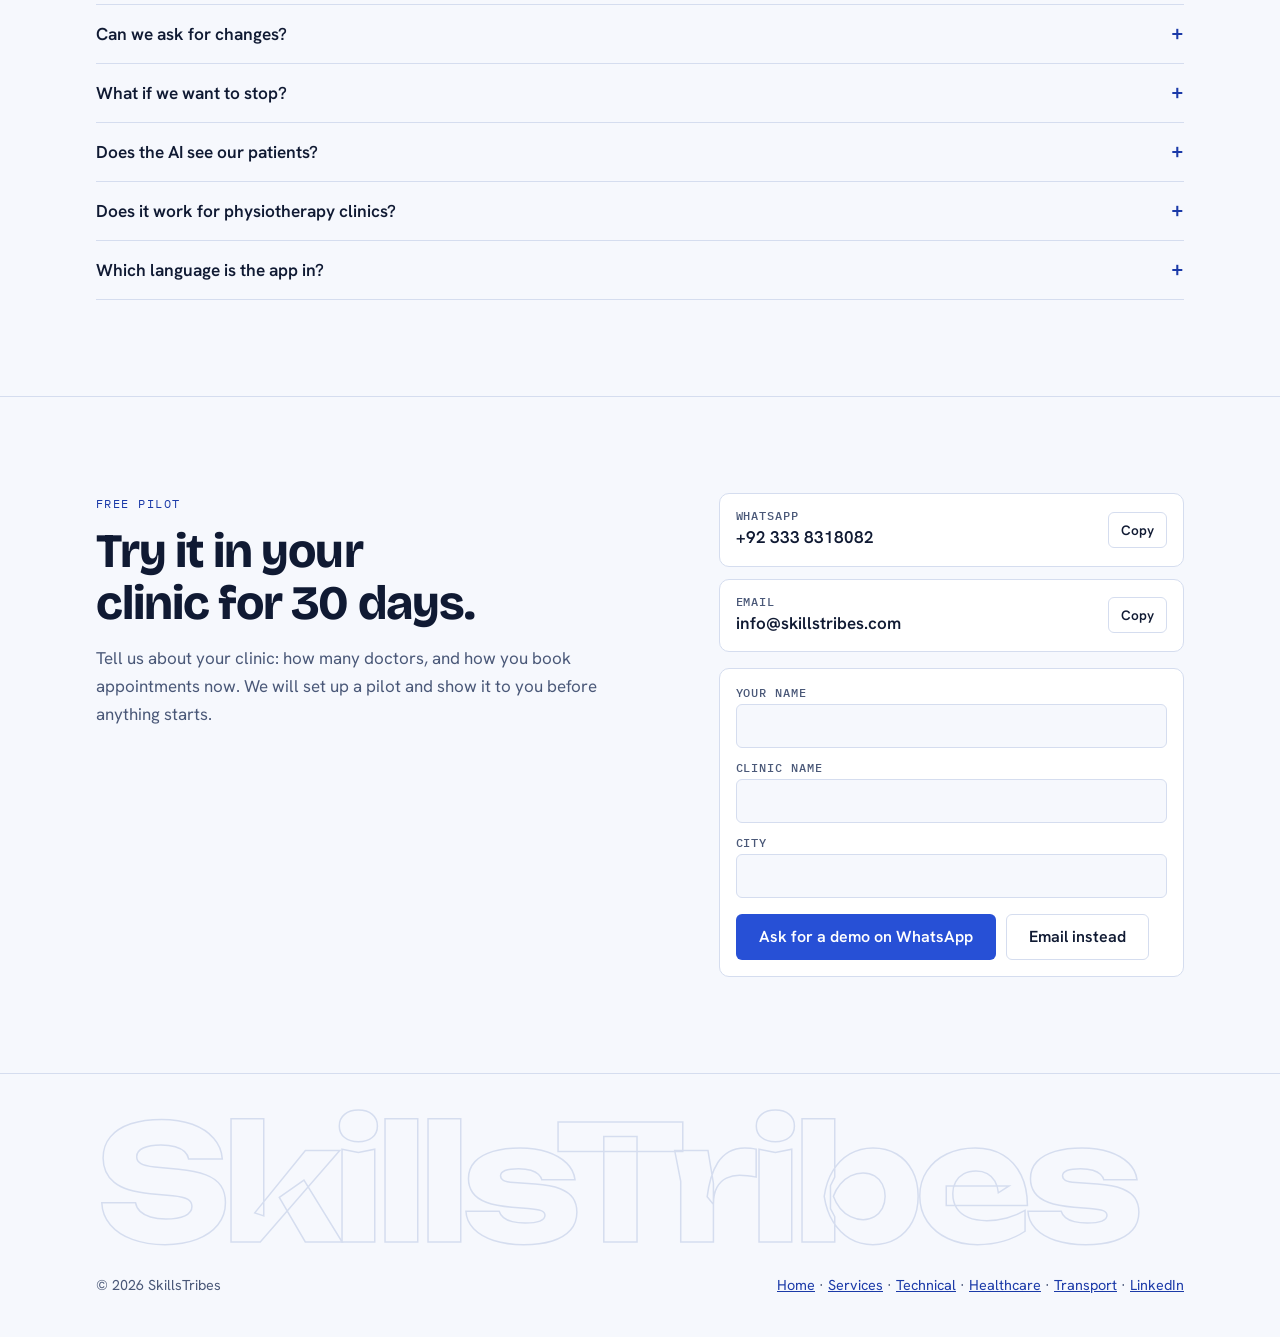
==== commit 6cec24bc: "Rename SkillsTribes Dental to Dental Clinic Appointment Co-Authored-By: Claude Opus 5.5 <noreply@ant" ====
--- a/clinics/index.html
+++ b/clinics/index.html
@@ -422,7 +422,7 @@
         </article>
         <article class="svc" id="dental">
           <span class="badge now">Live demo</span>
-          <h3>SkillsTribes Dental</h3>
+          <h3>Dental Clinic Appointment</h3>
           <p>For dental clinics where root canals, crowns, implants, dentures and braces need several visits.</p>
           <ul>
             <li>Booking by chair and dentist, without clashes</li>
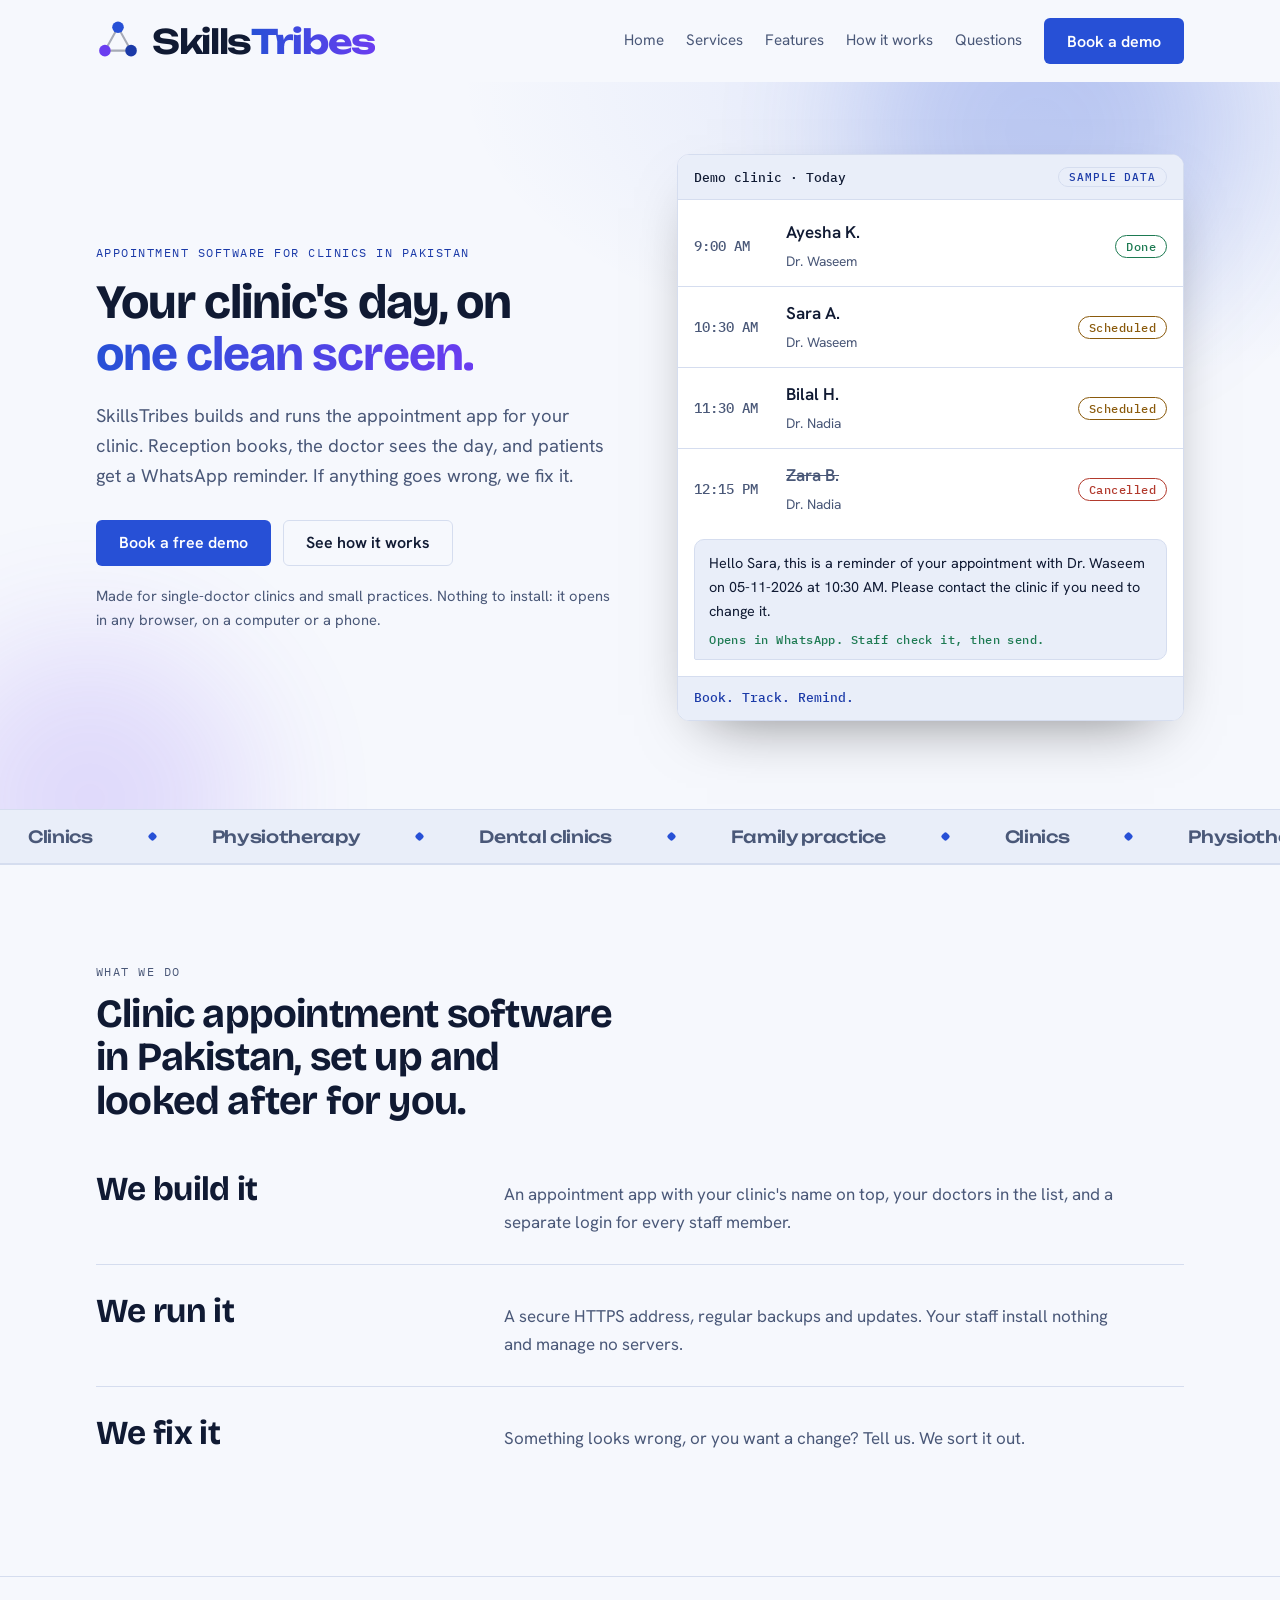
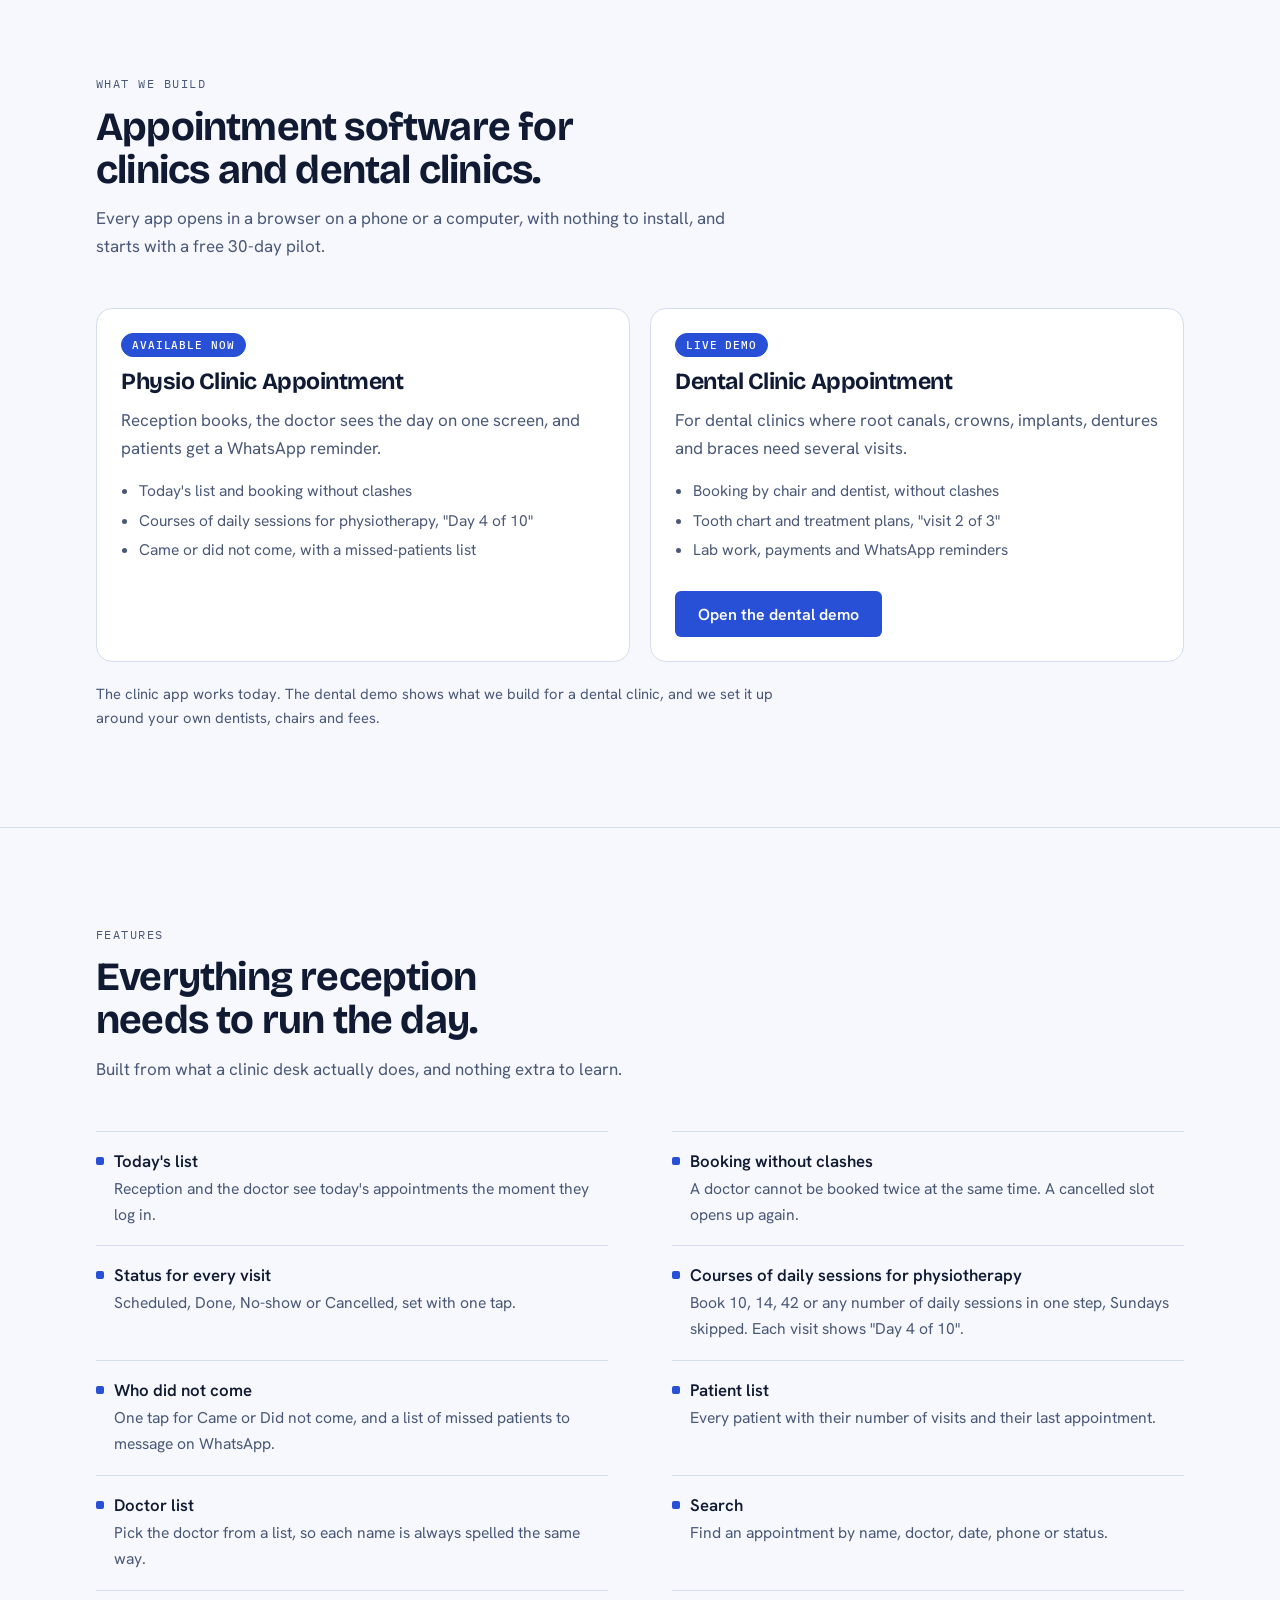
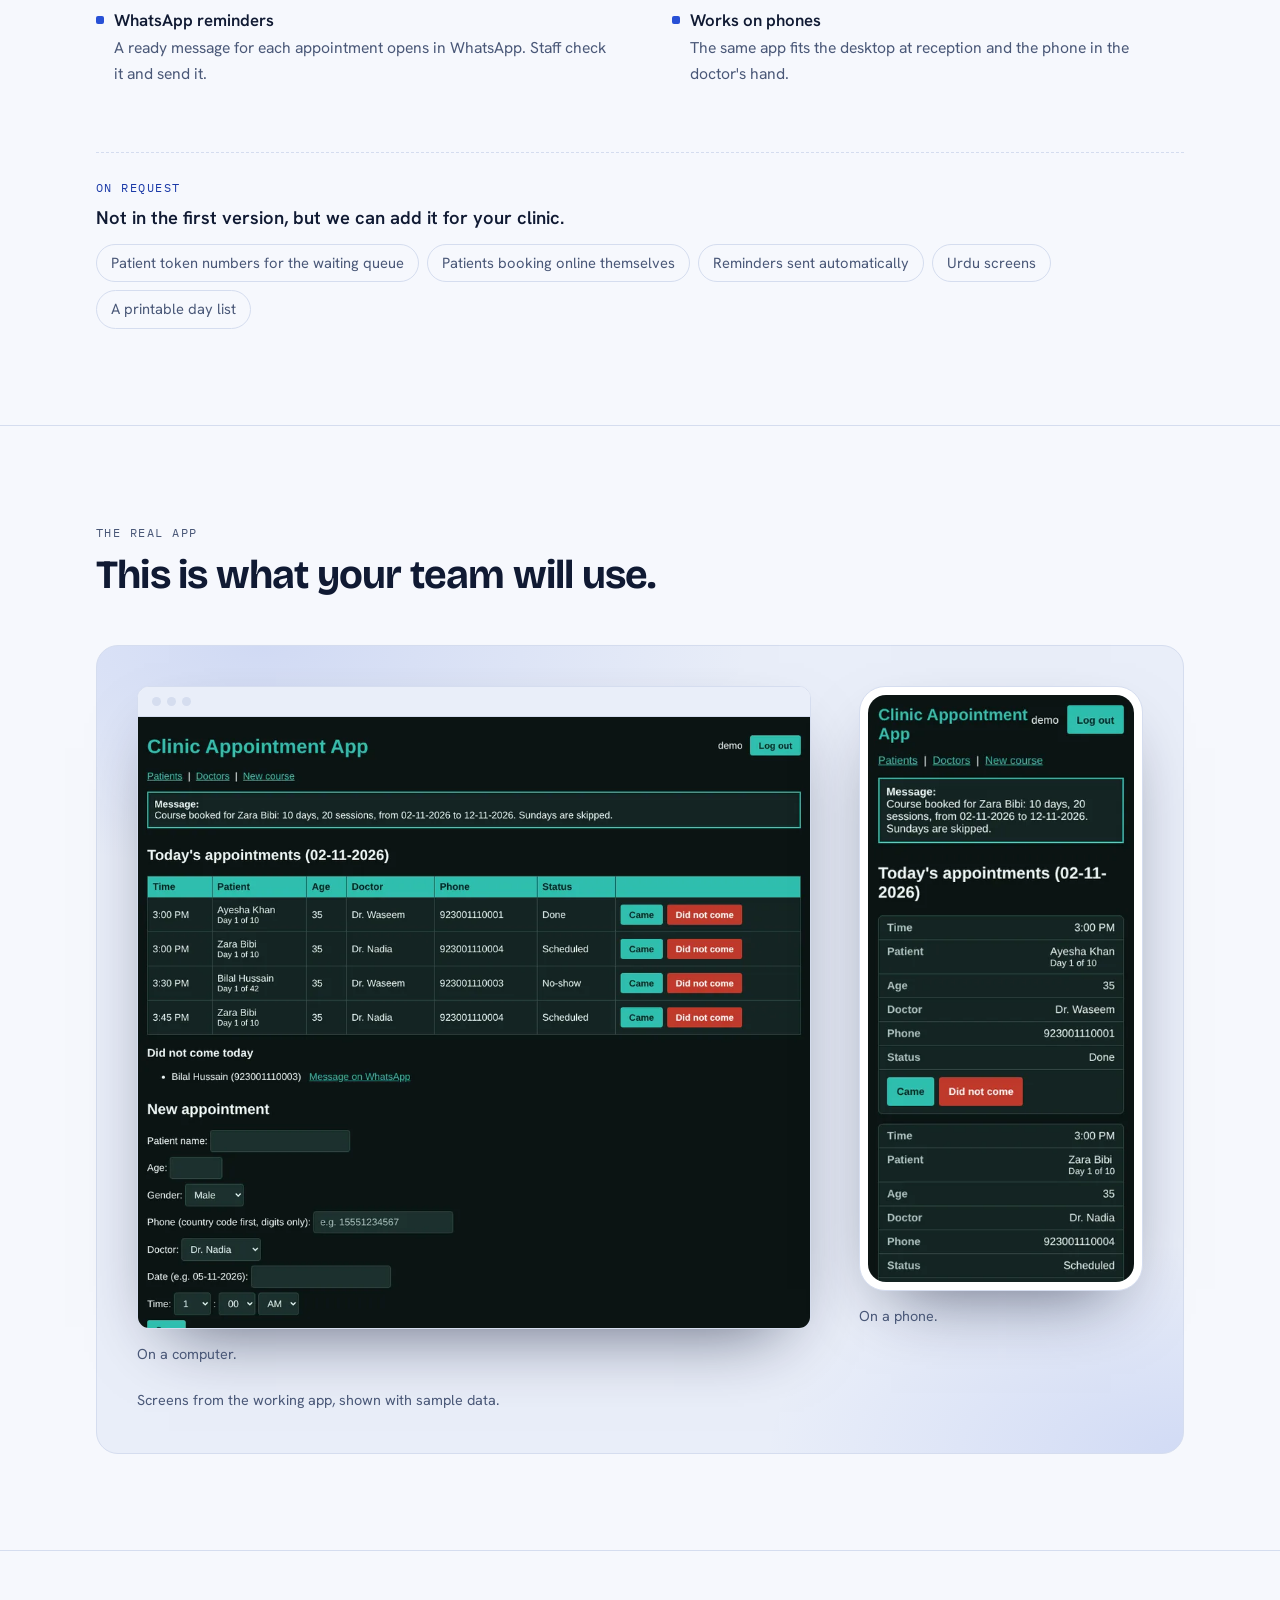
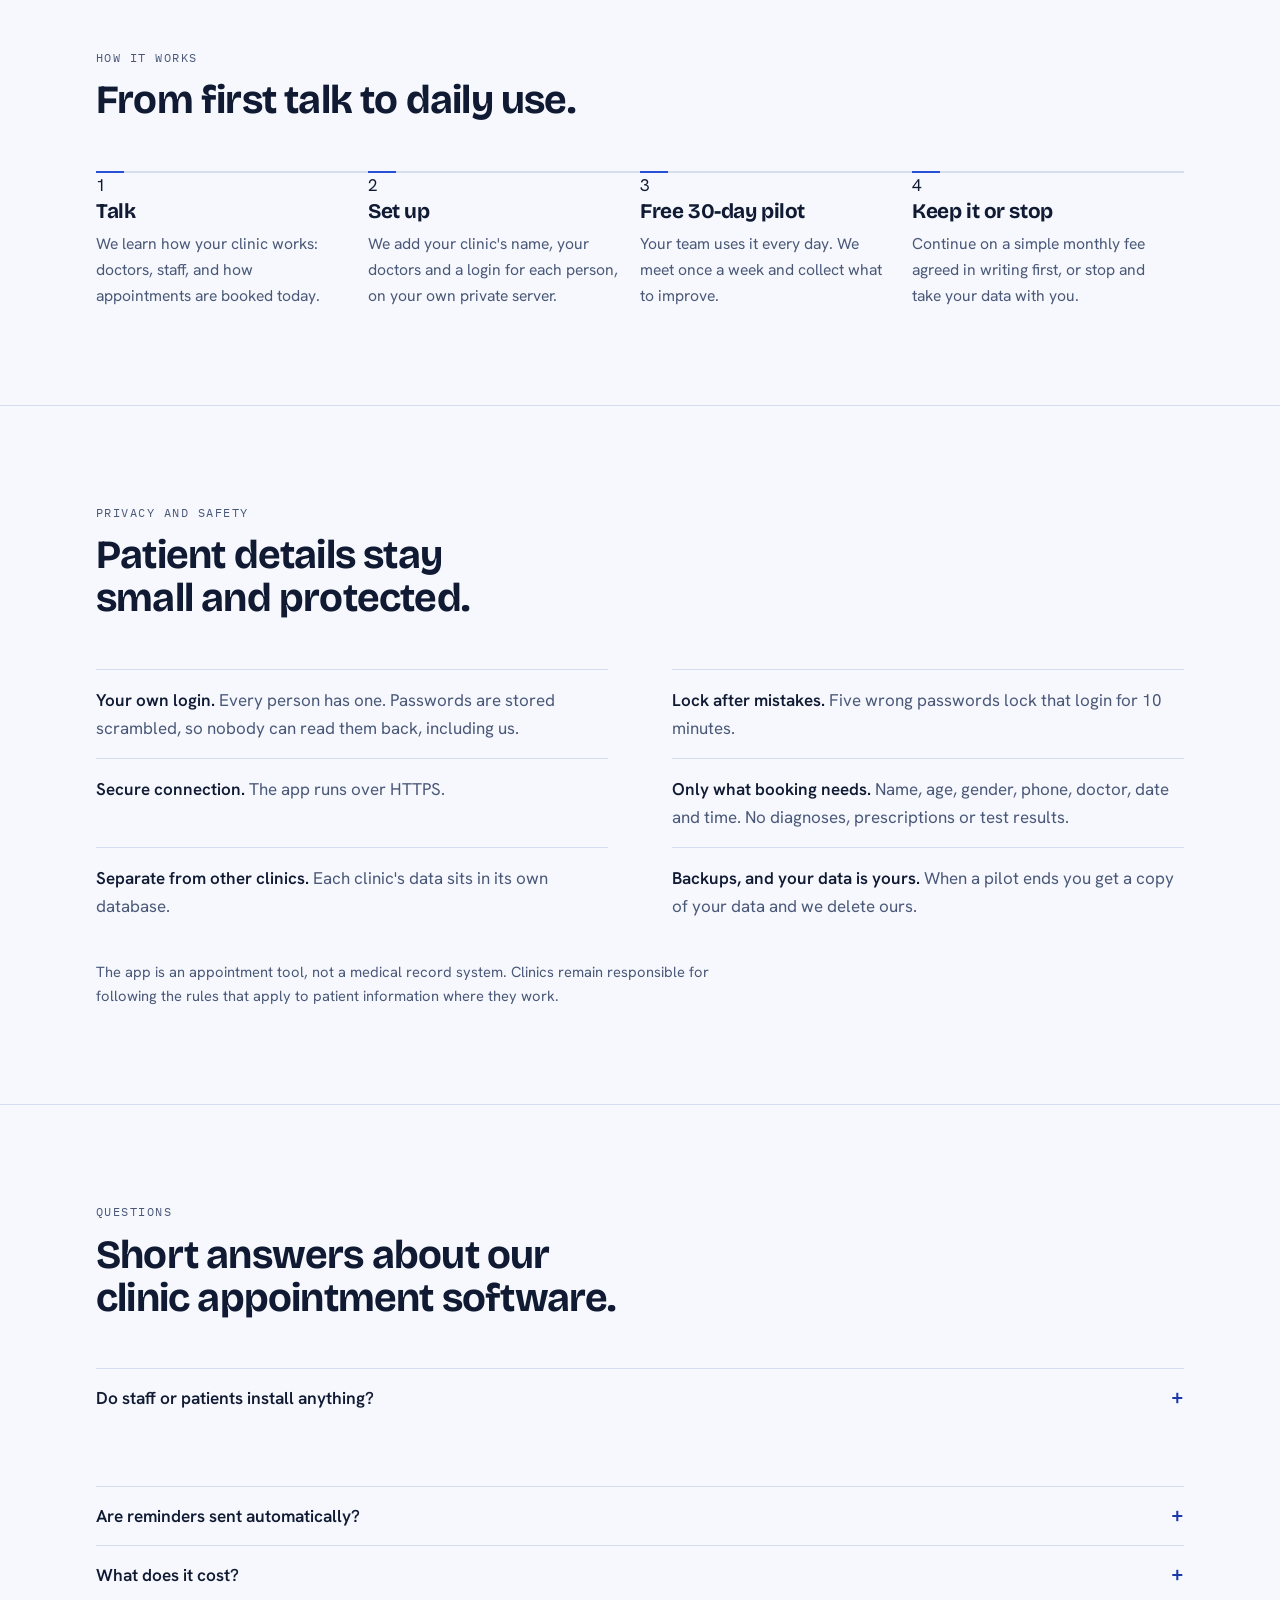
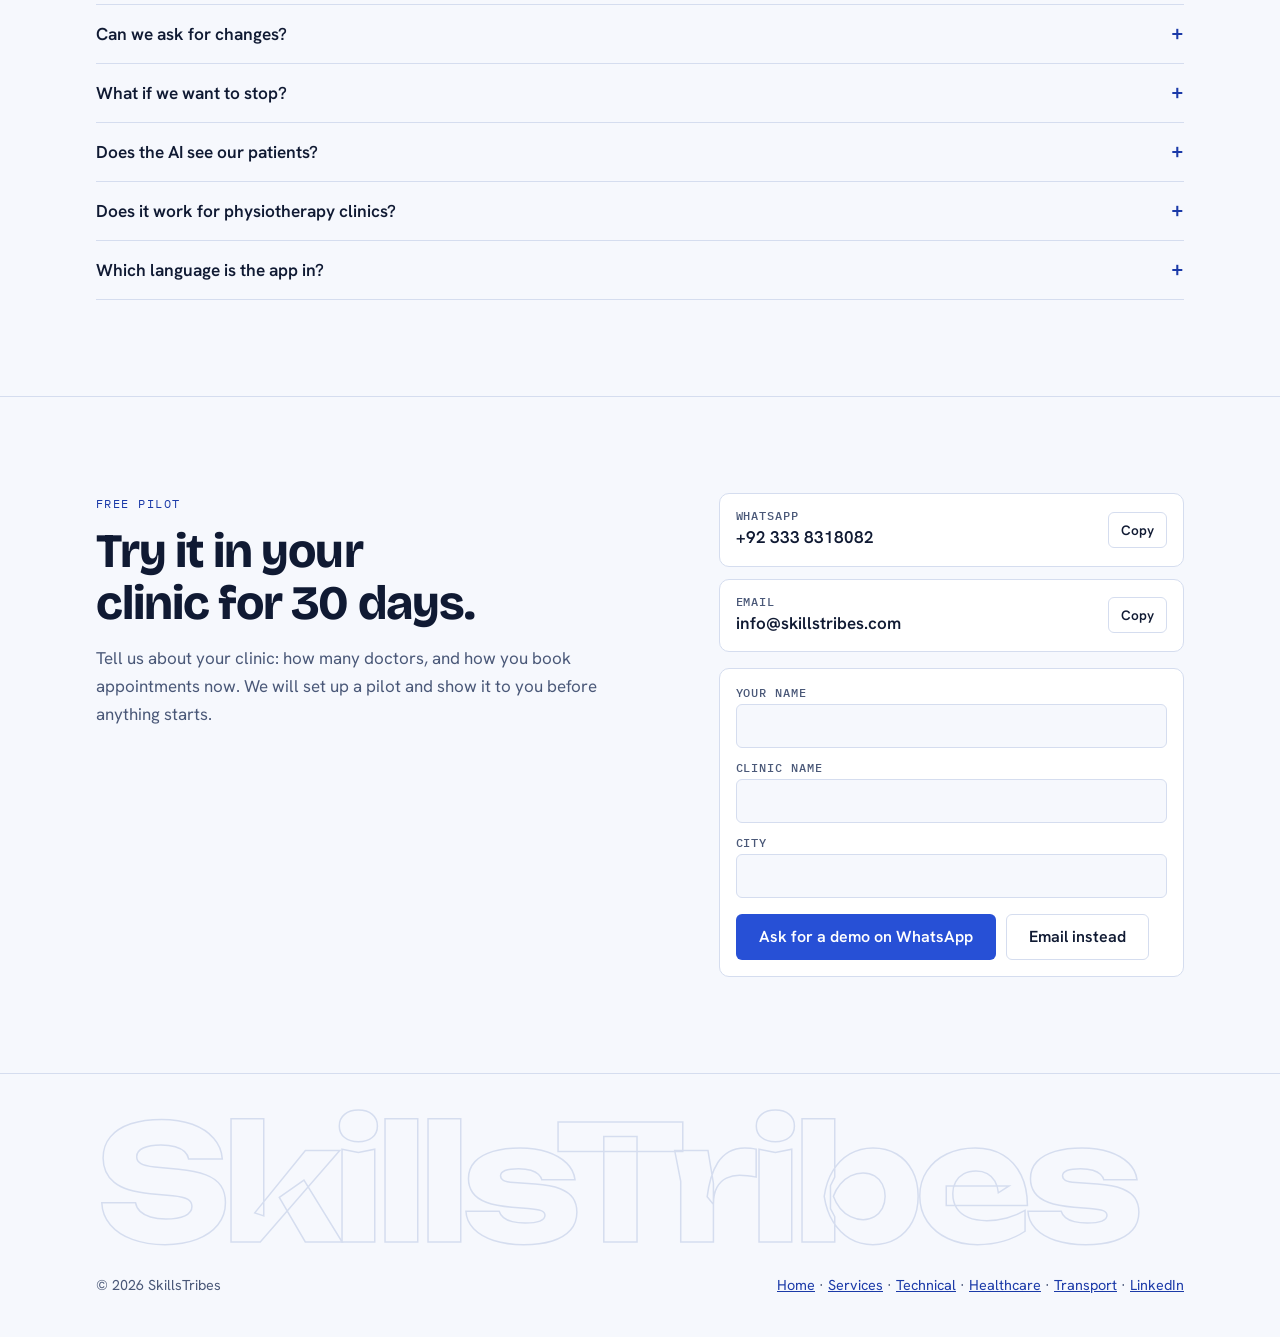
==== commit ac5c418b: "Rename Clinic appointments to Physio Clinic Appointment Co-Authored-By: Claude Opus 5.5 <noreply@ant" ====
--- a/clinics/index.html
+++ b/clinics/index.html
@@ -412,7 +412,7 @@
       <div class="svc-grid">
         <article class="svc">
           <span class="badge now">Available now</span>
-          <h3>Clinic appointments</h3>
+          <h3>Physio Clinic Appointment</h3>
           <p>Reception books, the doctor sees the day on one screen, and patients get a WhatsApp reminder.</p>
           <ul>
             <li>Today's list and booking without clashes</li>
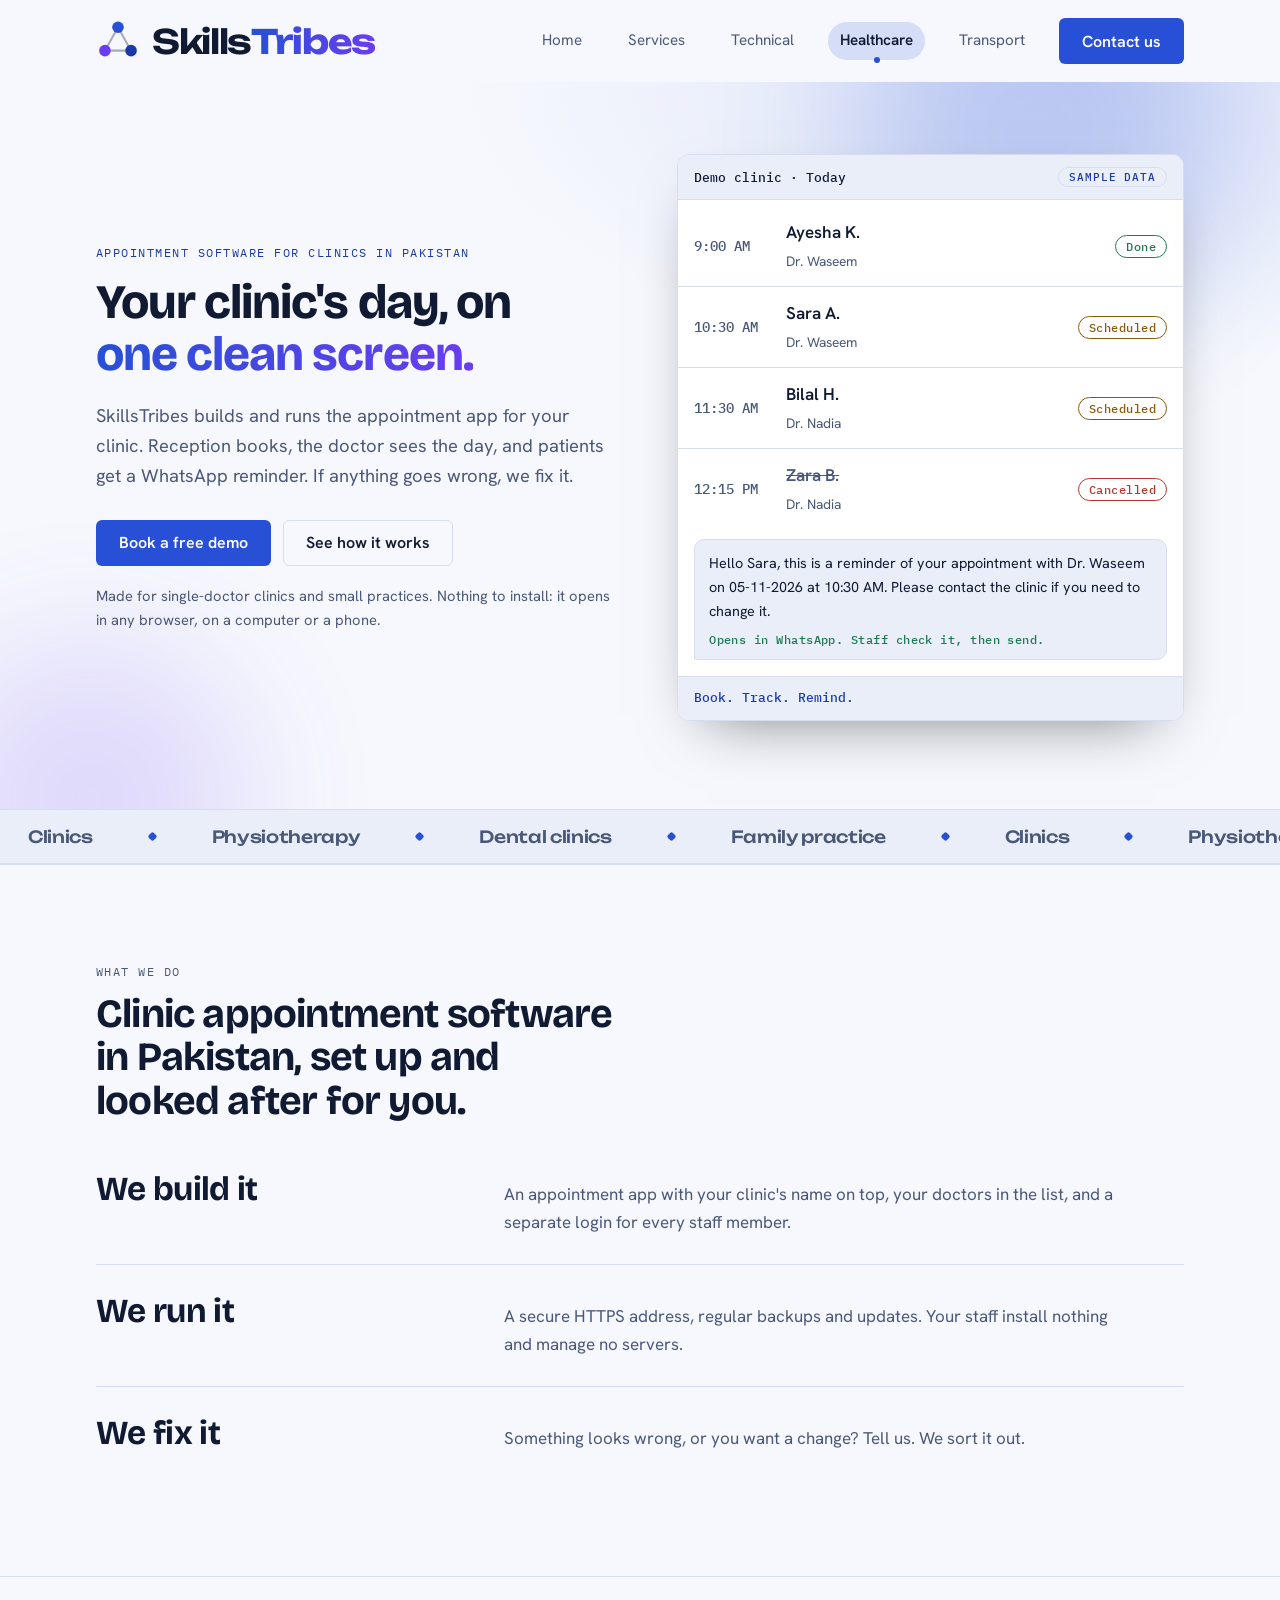
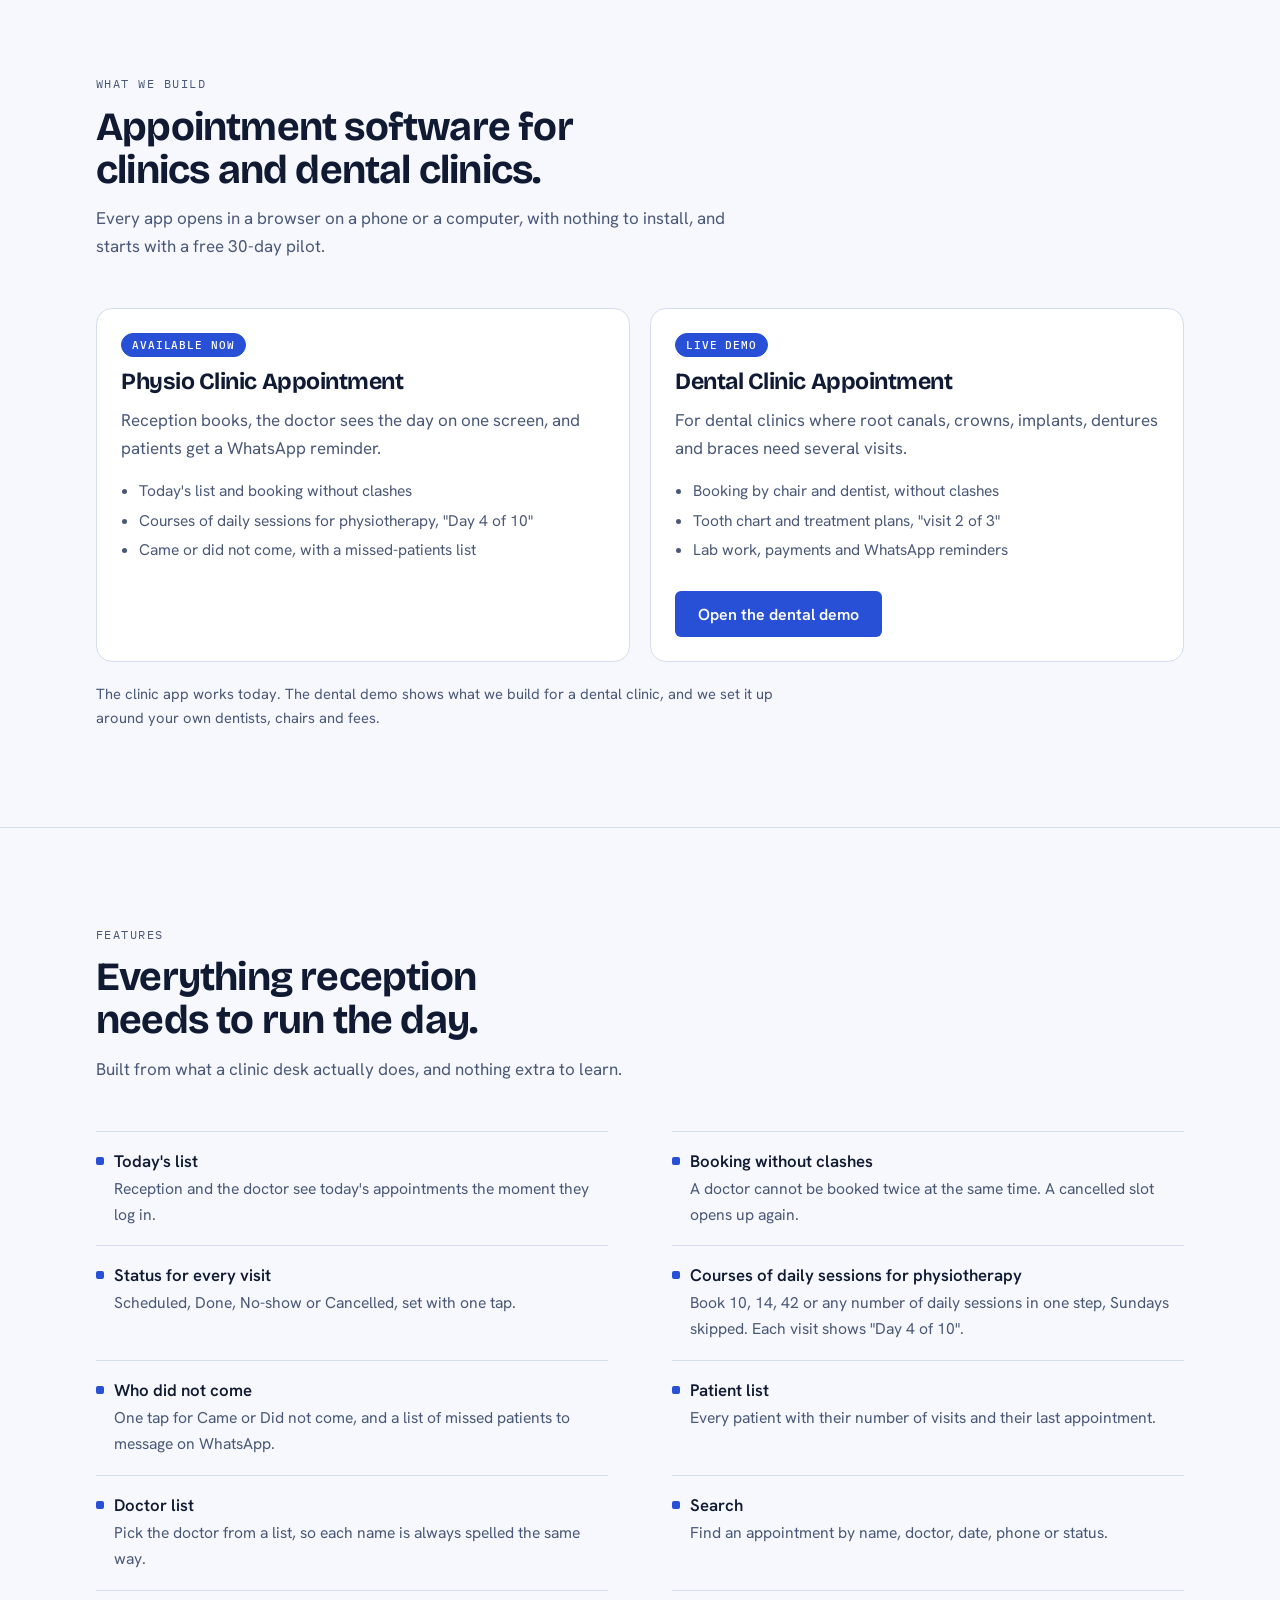
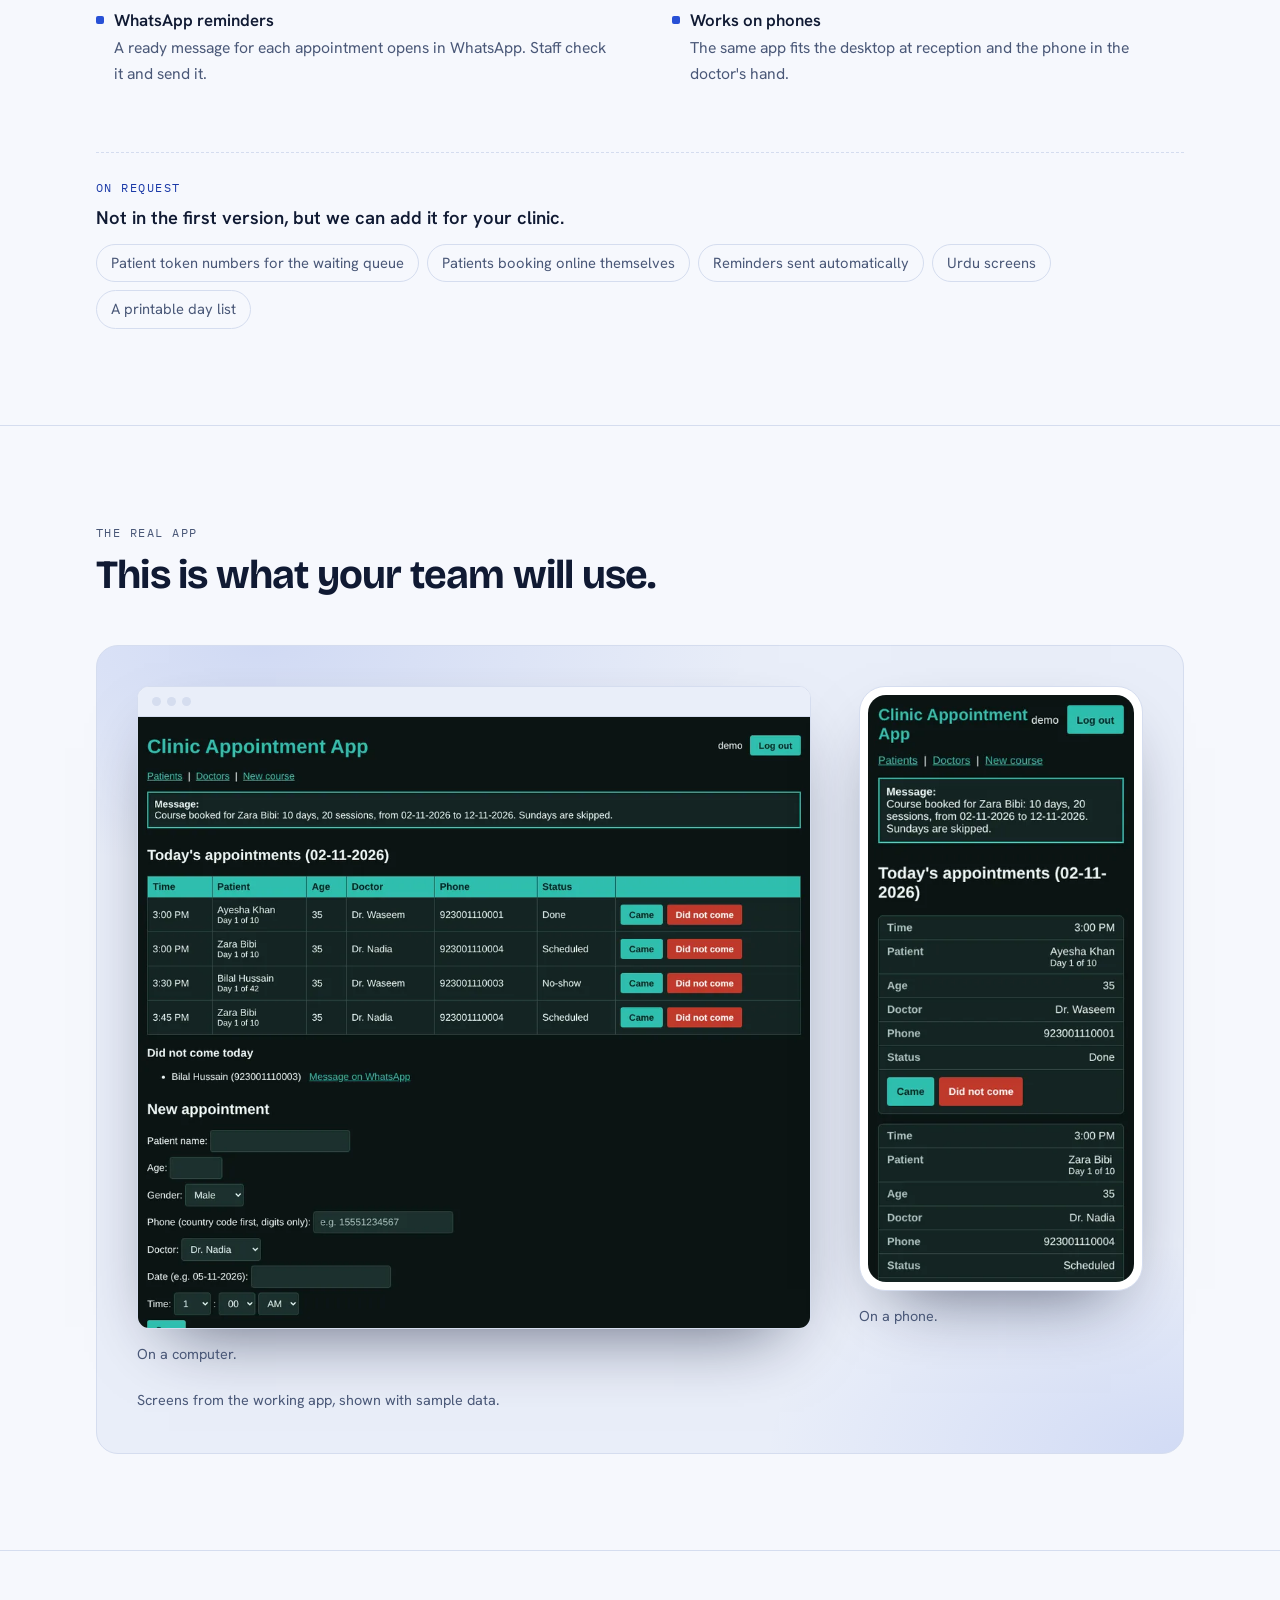
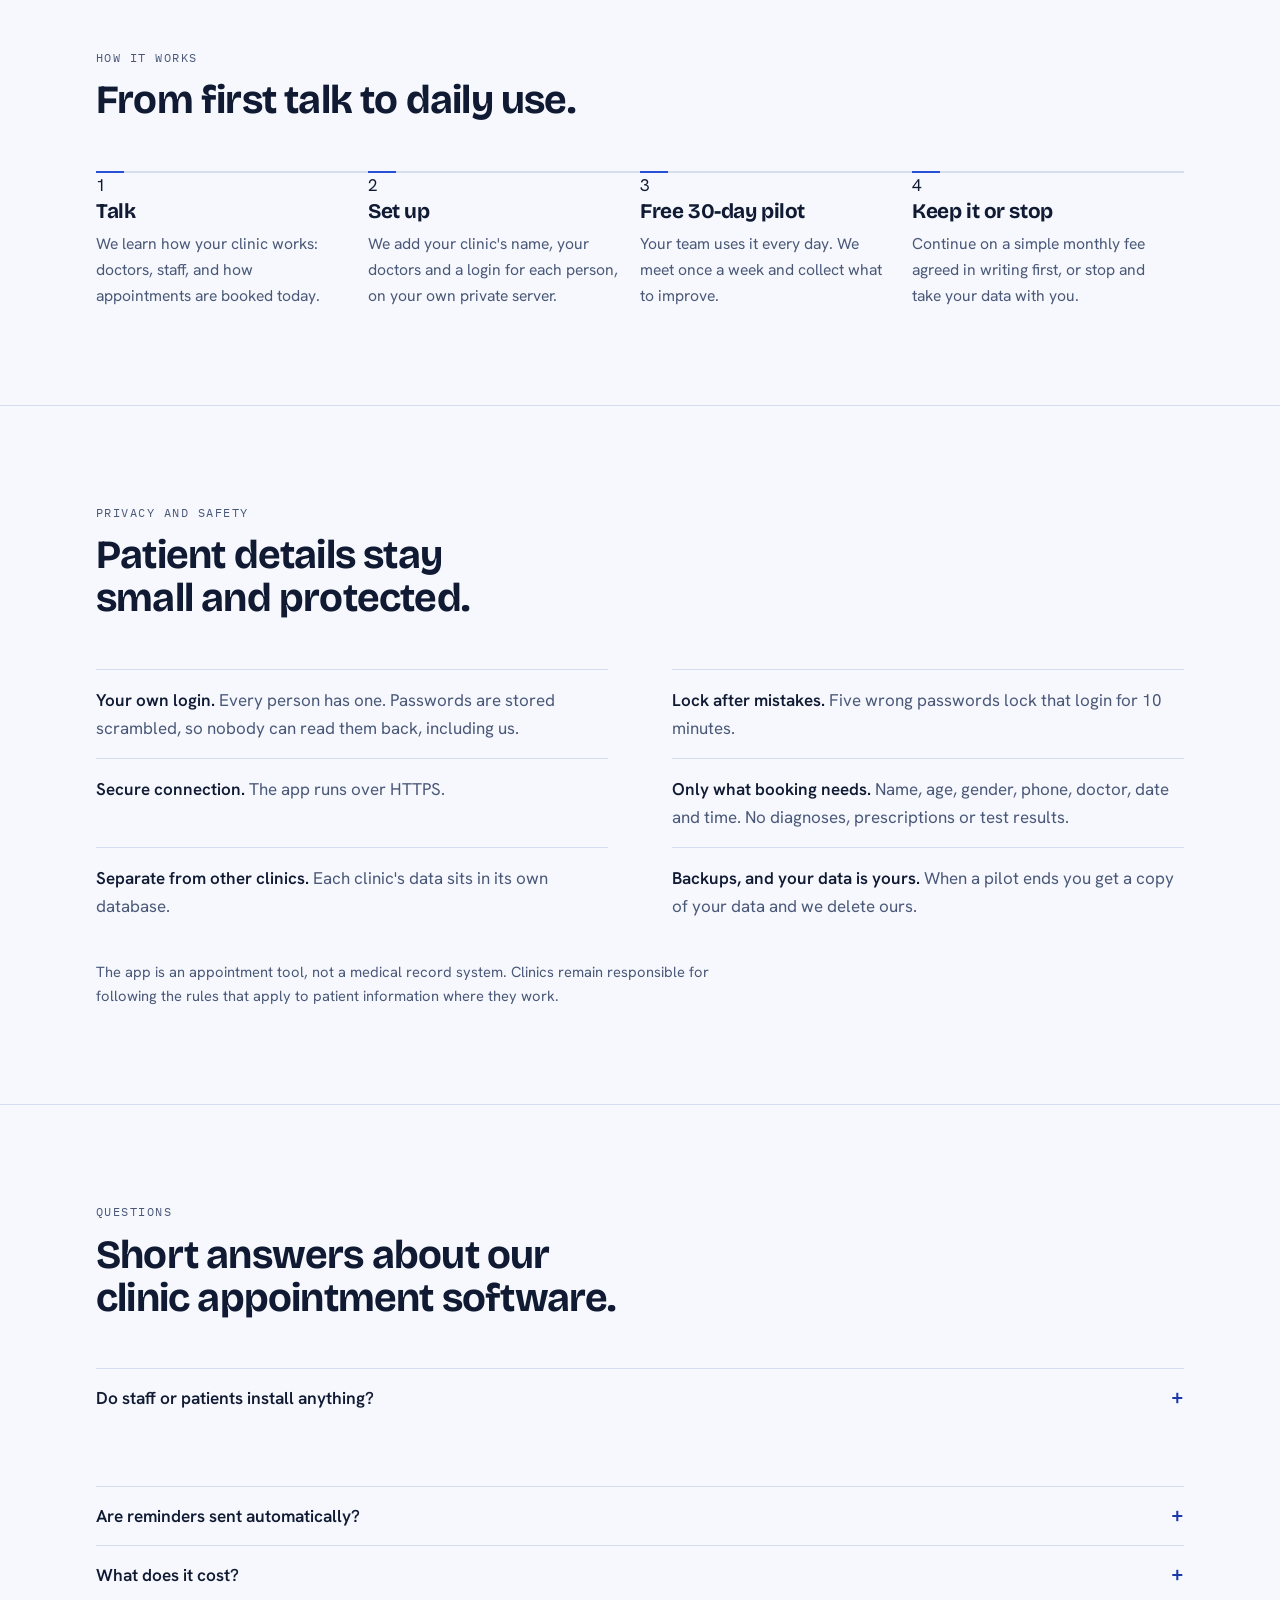
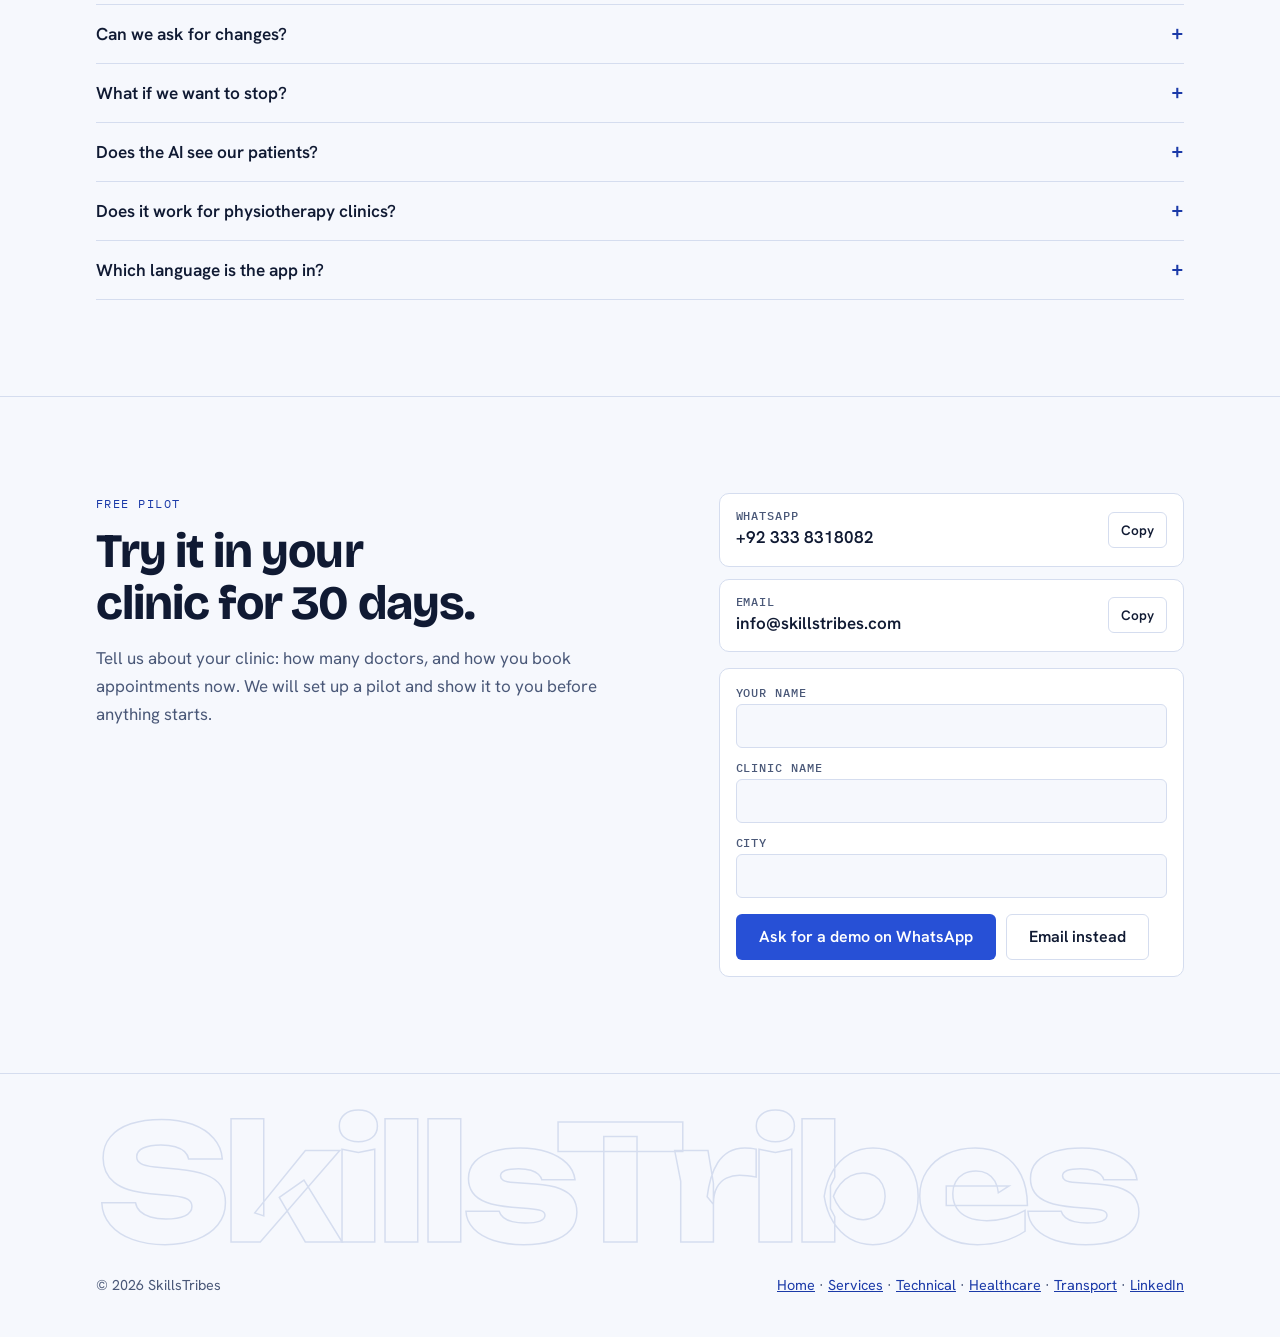
==== commit a2561545: "Same main menu on every page, with the active item highlighted Co-Authored-By: Claude Opus 5.5 <nore" ====
--- a/clinics/index.html
+++ b/clinics/index.html
@@ -139,6 +139,11 @@
   nav { display: flex; align-items: center; gap: 22px; }
   nav a.nav-link { color: var(--muted); text-decoration: none; font-size: 0.95rem; }
   nav a.nav-link:hover { color: var(--fg); }
+  nav a.nav-link { position: relative; border-radius: 999px; padding: 6px 12px; }
+  nav a.nav-link.on { color: var(--fg); font-weight: 600; background: color-mix(in srgb, var(--gold) 16%, transparent); }
+  nav a.nav-link.on::after { content: ""; position: absolute; left: 50%; bottom: -3px; width: 6px; height: 6px; margin-left: -3px; border-radius: 50%; background: var(--gold); animation: navpulse 2.4s ease-in-out infinite; }
+  @keyframes navpulse { 0%, 100% { opacity: 1; transform: scale(1); } 50% { opacity: 0.35; transform: scale(0.7); } }
+  @media (prefers-reduced-motion: reduce) { nav a.nav-link.on::after { animation: none; } }
 
   /* hero */
   .hero { border-top: 0; padding-block: clamp(32px, 6vw, 72px) clamp(48px, 7vw, 88px); background: radial-gradient(900px 420px at 85% 0%, var(--glow), transparent 70%); }
@@ -331,11 +336,11 @@
     <a class="brand" href="/" aria-label="SkillsTribes home"><svg class="logo" viewBox="0 0 32 32" width="44" height="44" aria-hidden="true"><g class="orbit"><path d="M16 6 L6.5 23 L25.5 23 Z"/><circle class="c1" cx="16" cy="6" r="4.2"/><circle class="c2" cx="6.5" cy="23" r="4.2"/><circle class="c3" cx="25.5" cy="23" r="4.2"/></g></svg><span>Skills<b>Tribes</b></span></a>
     <nav aria-label="Main">
       <a class="nav-link" href="/">Home</a>
-      <a class="nav-link" href="#services">Services</a>
-      <a class="nav-link" href="#features">Features</a>
-      <a class="nav-link" href="#how">How it works</a>
-      <a class="nav-link" href="#faq">Questions</a>
-      <a class="btn btn-gold" href="#contact">Book a demo</a>
+      <a class="nav-link" href="/#services">Services</a>
+      <a class="nav-link" href="/hvac/">Technical</a>
+      <a class="nav-link on" href="/clinics/" aria-current="page">Healthcare</a>
+      <a class="nav-link" href="/#transport">Transport</a>
+      <a class="btn btn-gold" href="#contact">Contact us</a>
     </nav>
   </div>
 </header>
@@ -736,5 +741,6 @@
   at(3500, play);
 })();
 </script>
+<script>(function(){var a=document.querySelector('nav a.nav-link.on'),n=a&&a.parentNode;if(n&&n.scrollWidth>n.clientWidth){n.scrollLeft=a.offsetLeft-(n.clientWidth-a.offsetWidth)/2;}})();</script>
 </body>
 </html>
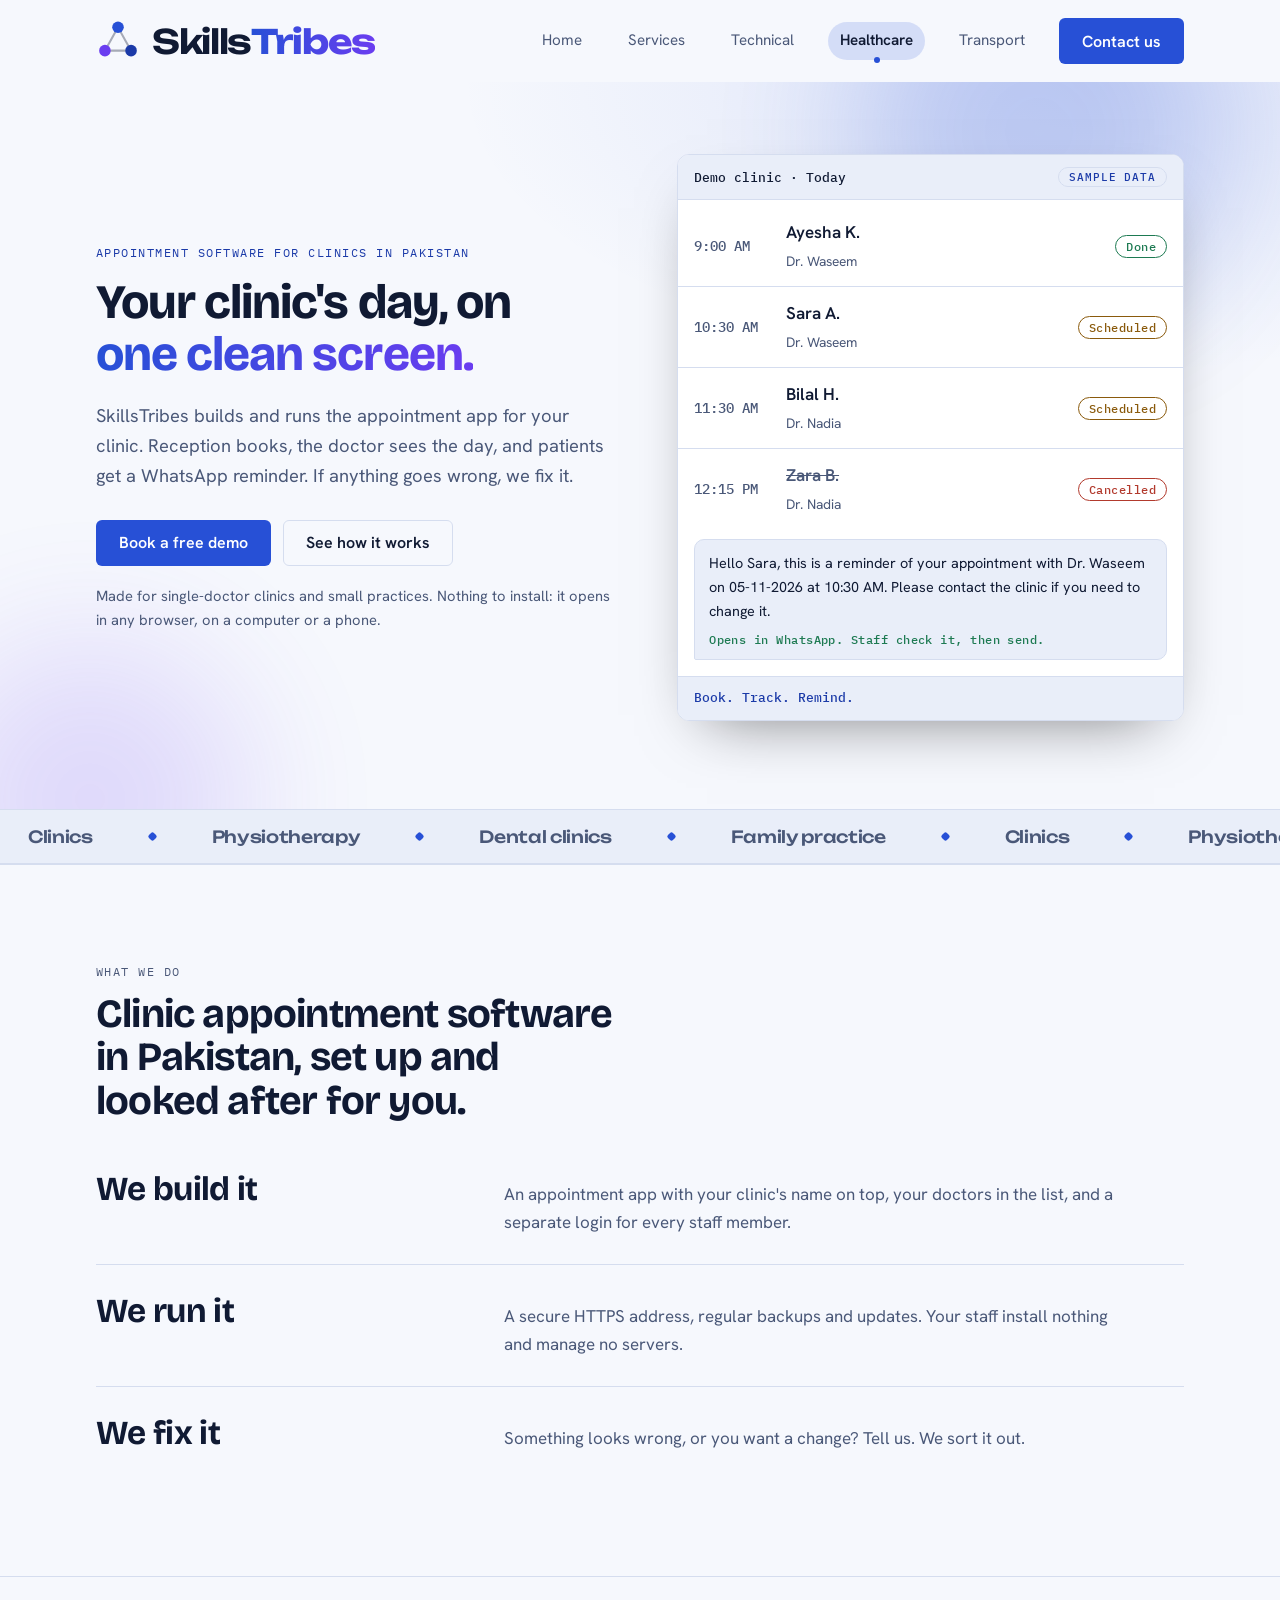
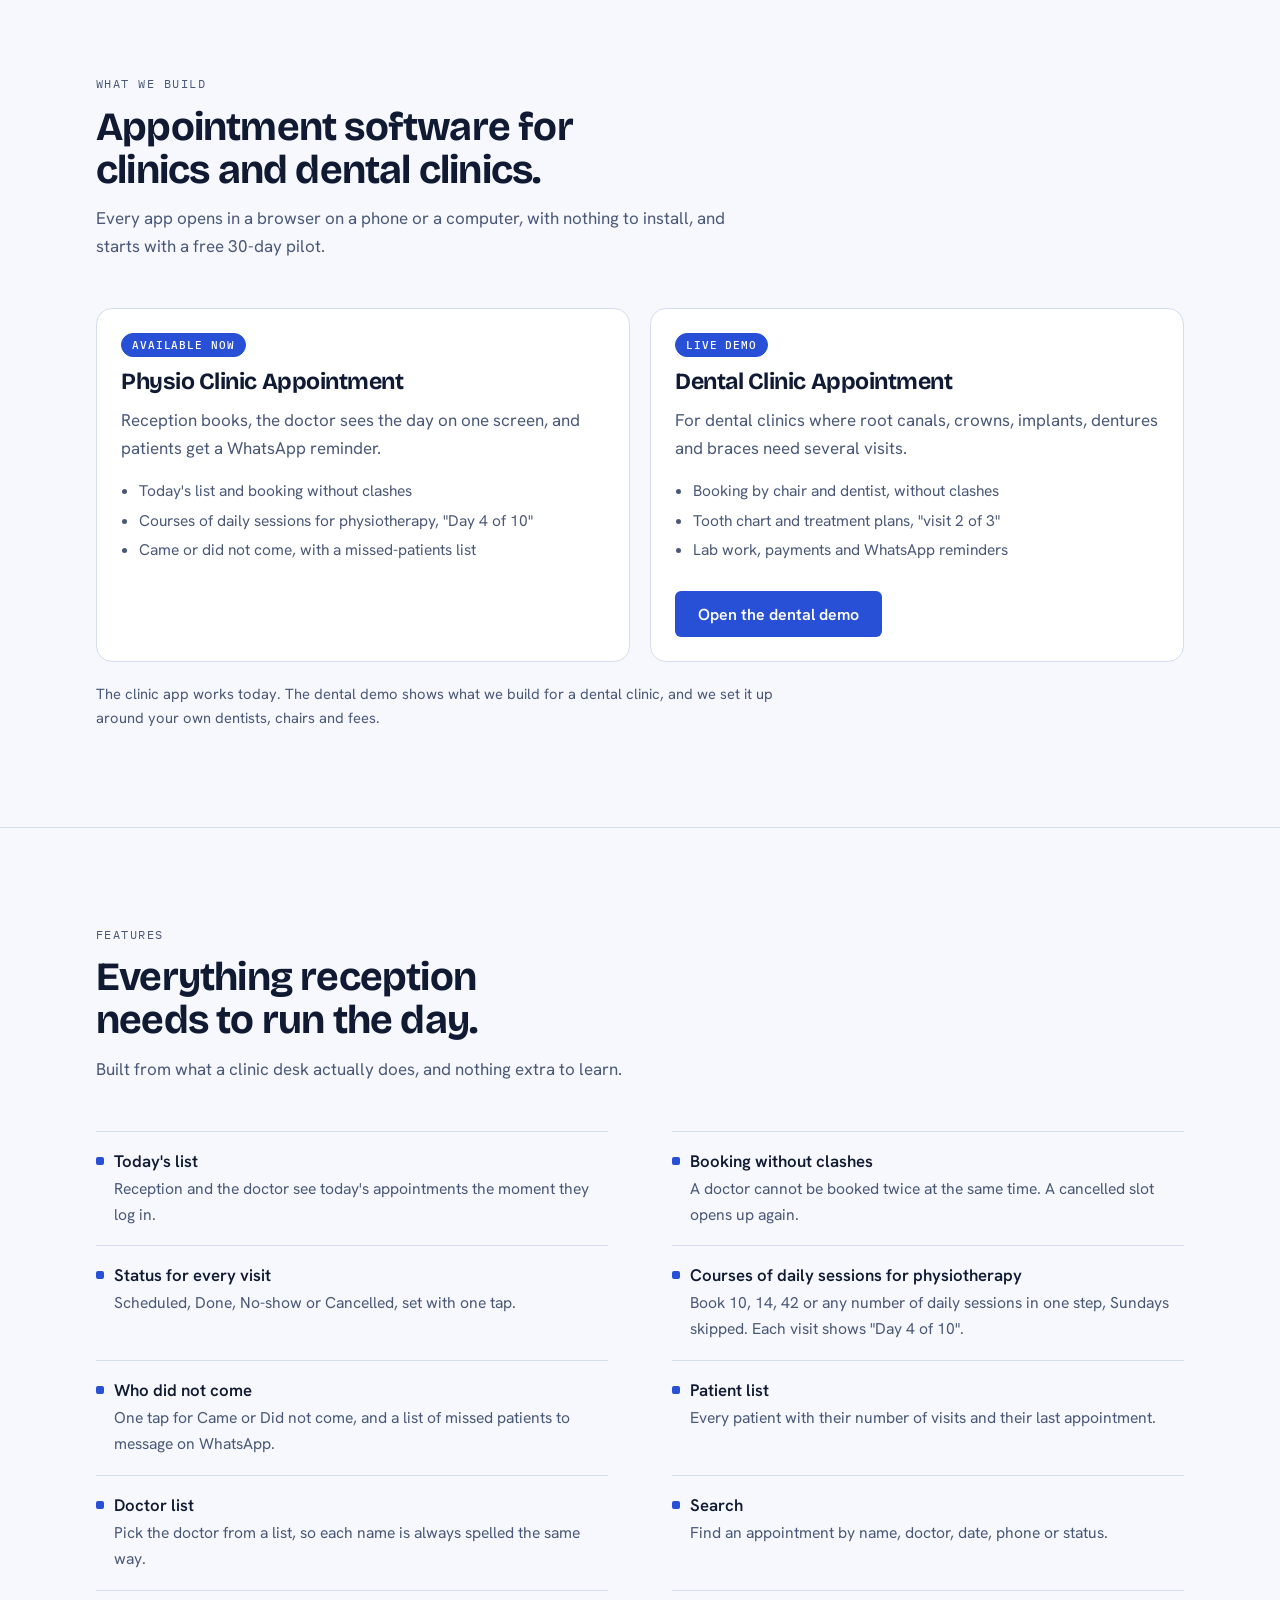
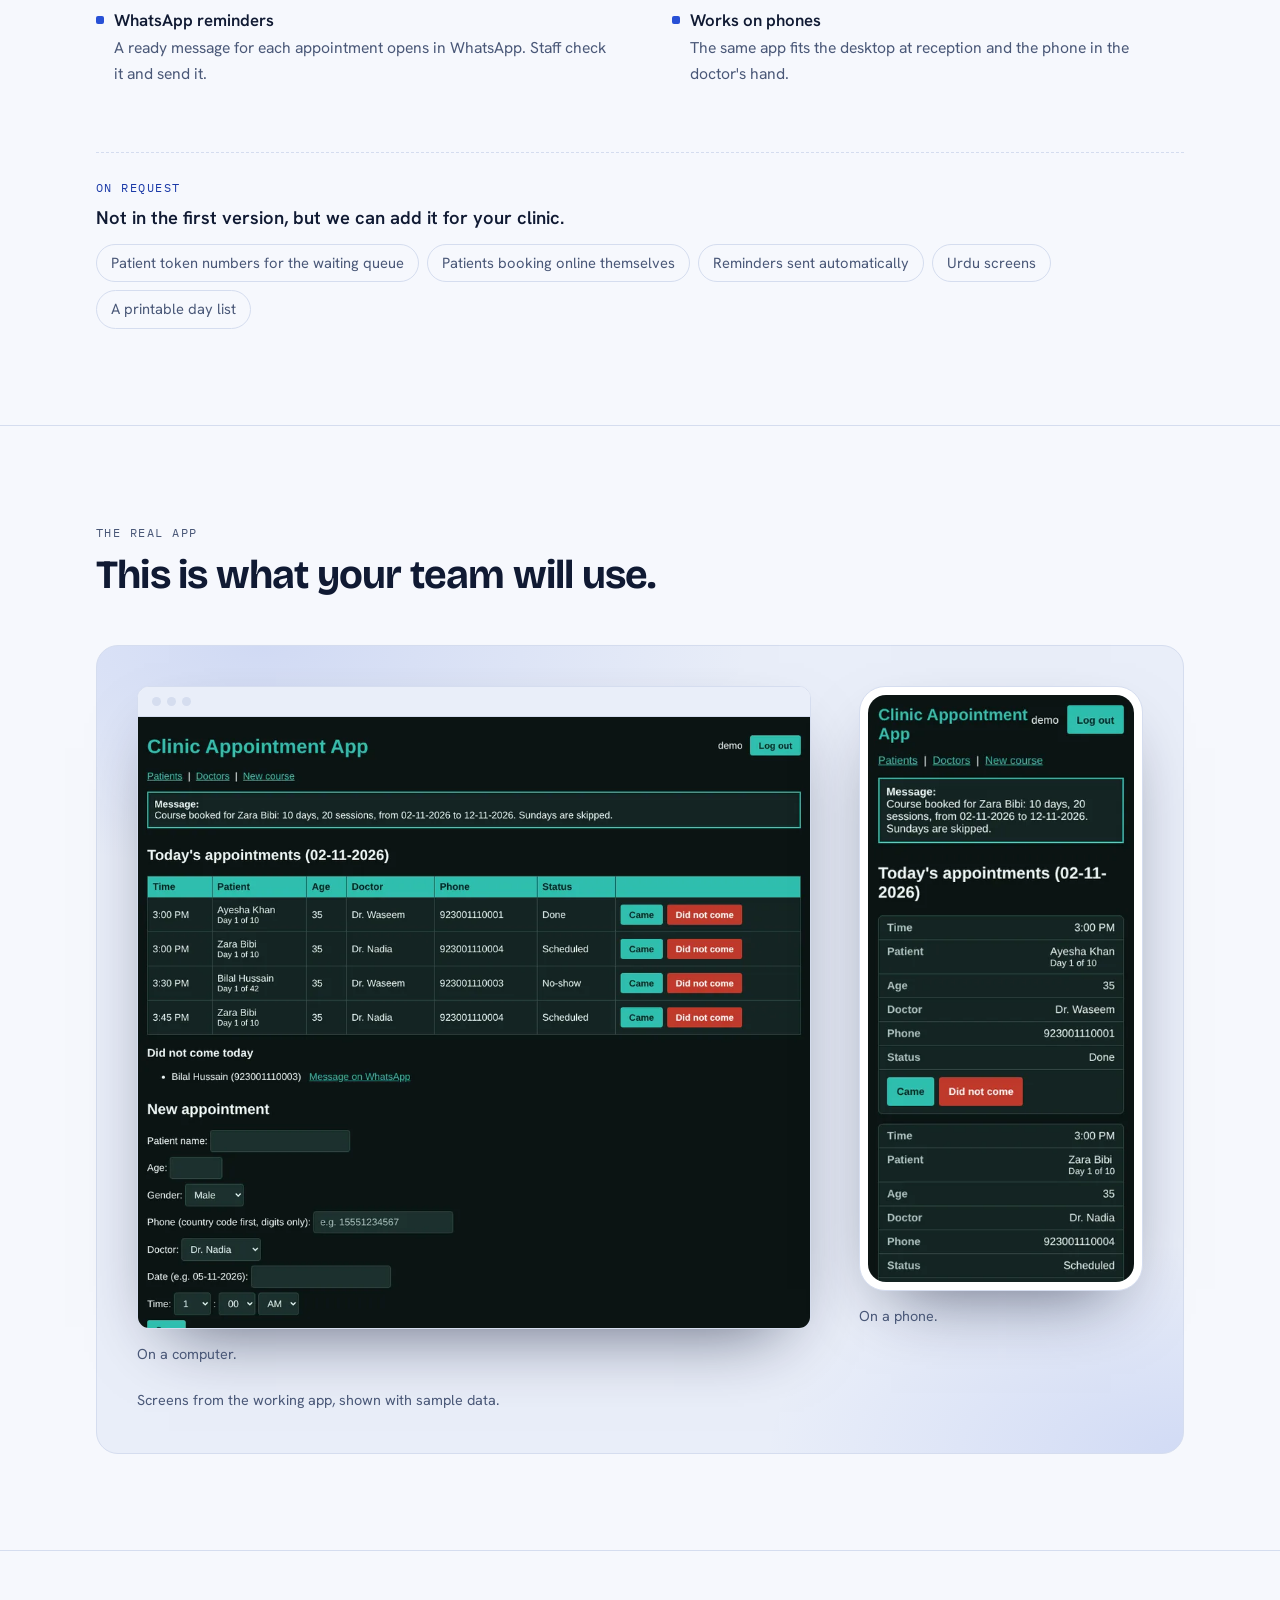
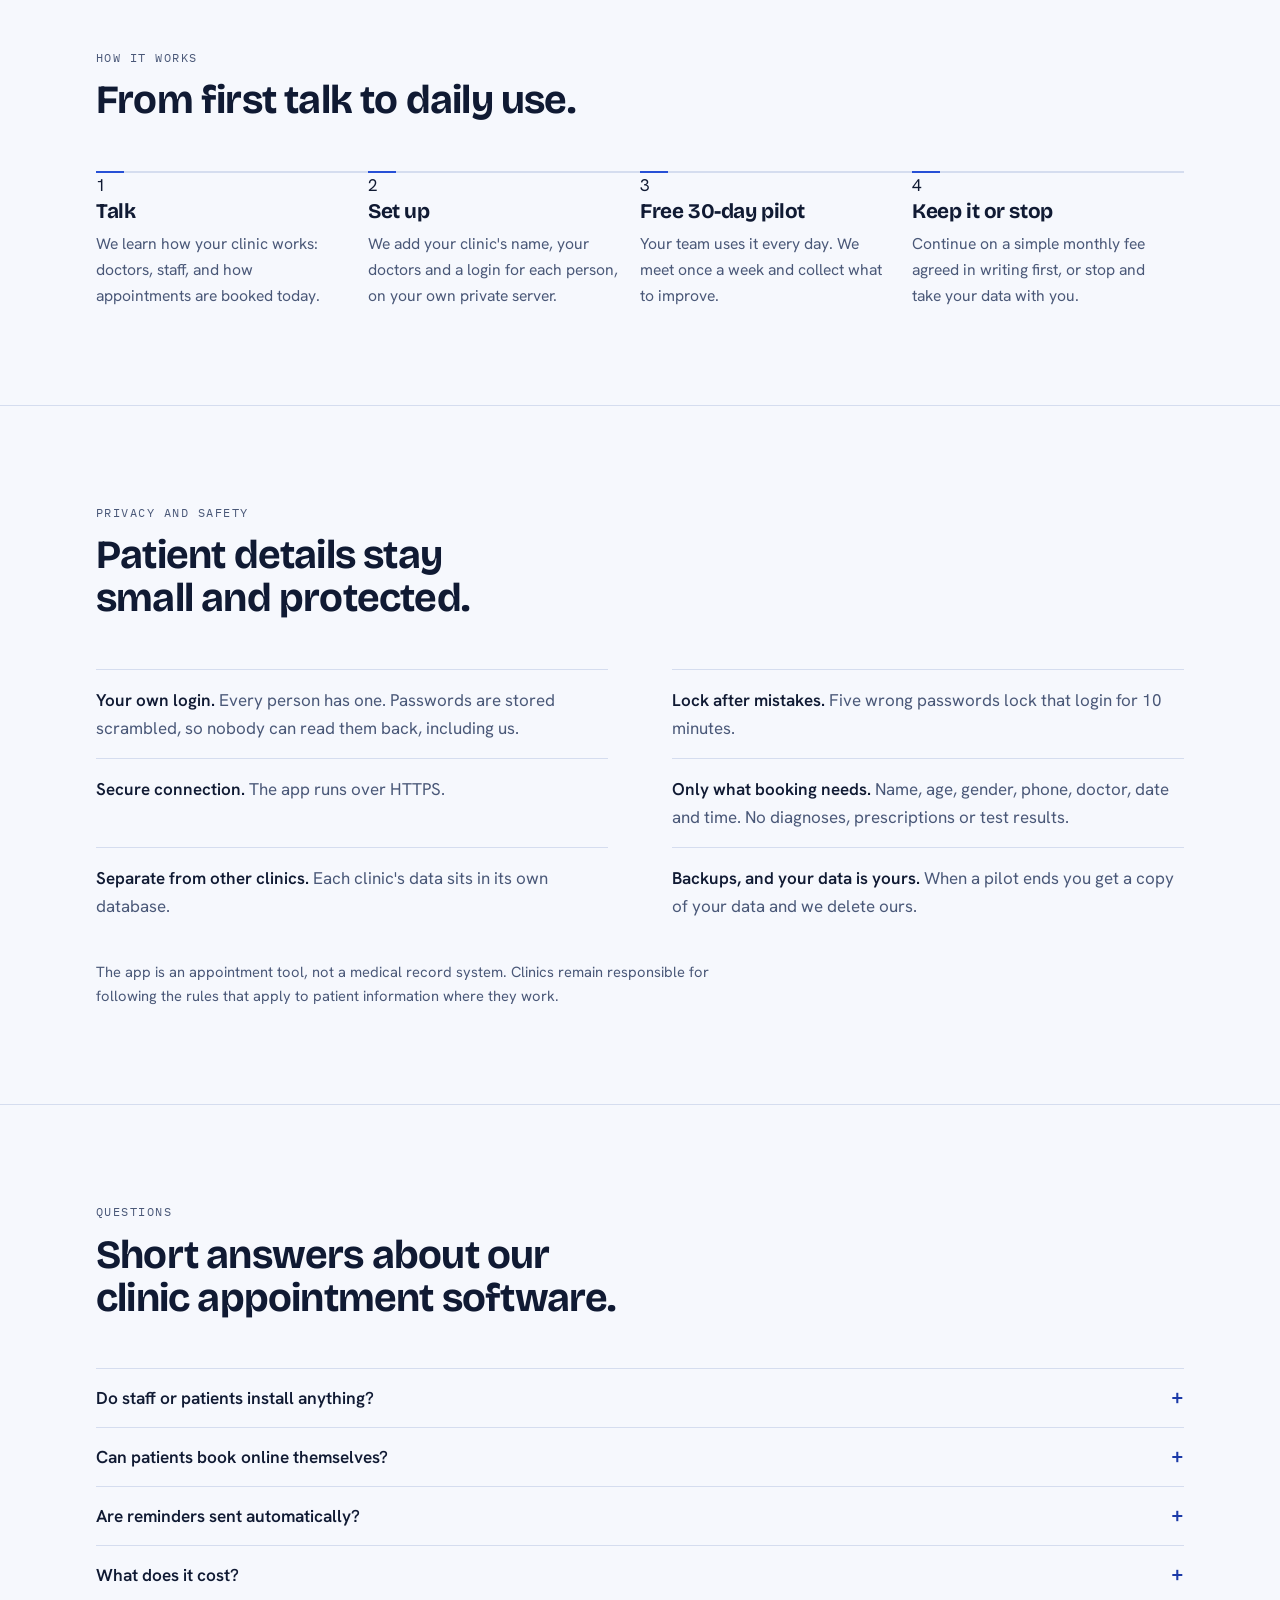
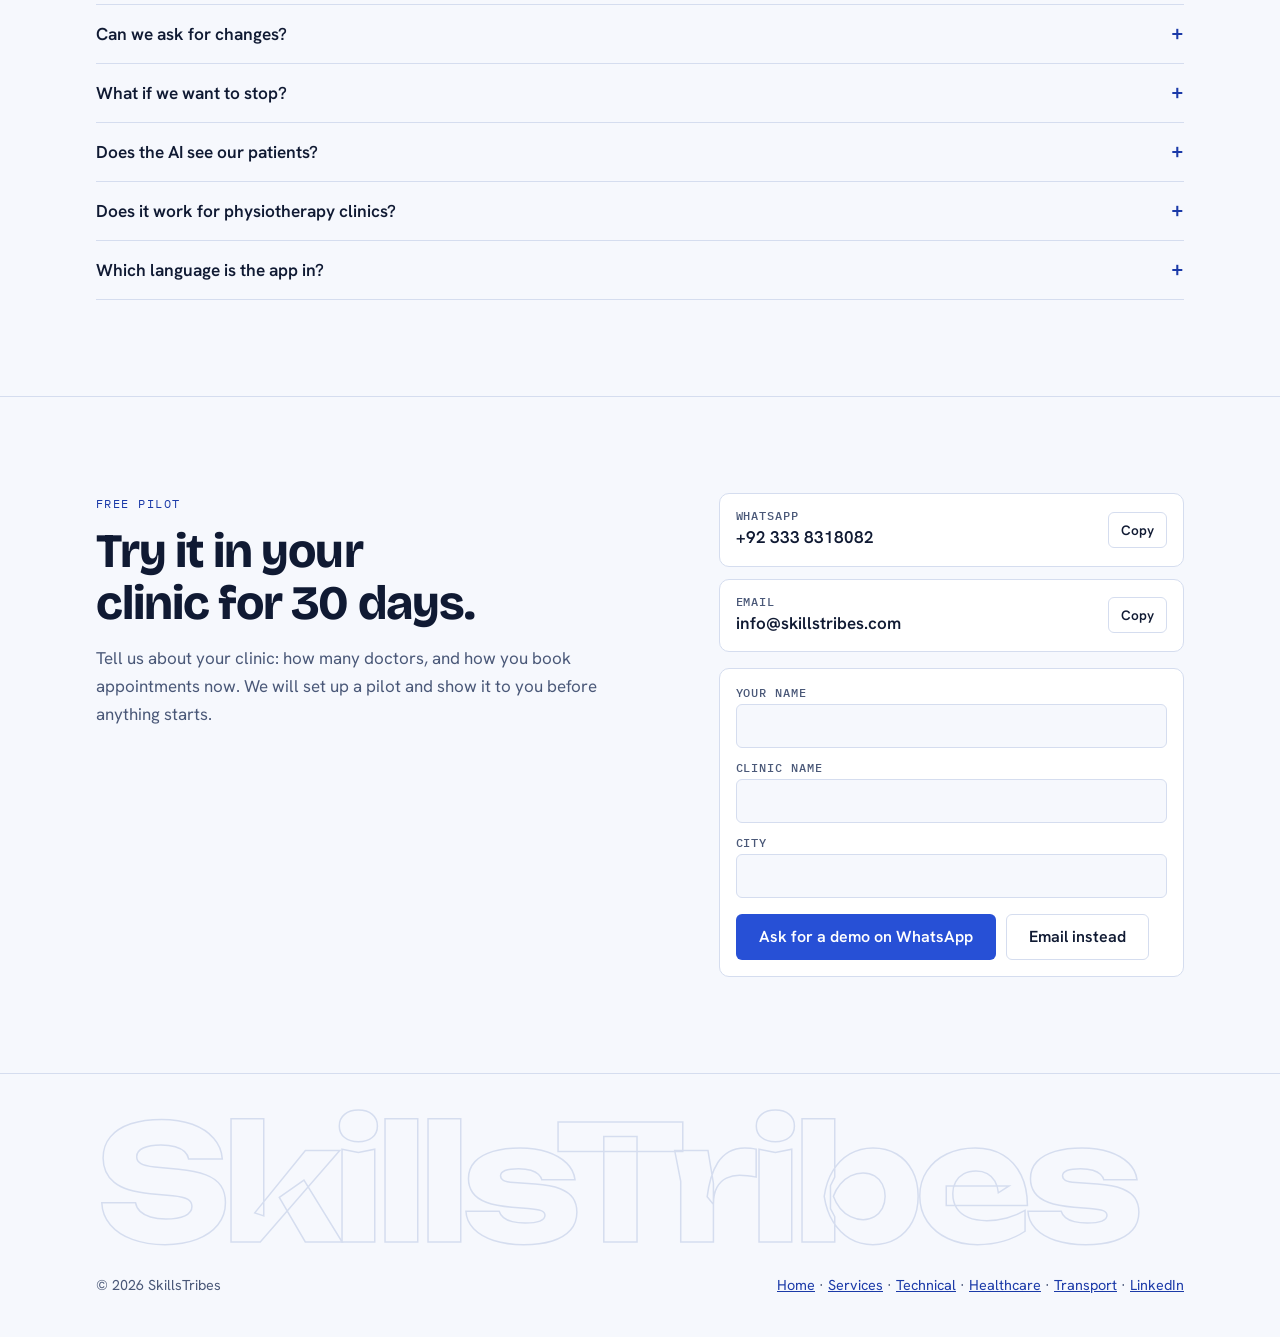
==== commit 314083af: "Clinics page: header stays on top while scrolling, like the other pages Co-Authored-By: Claude Opus " ====
--- a/clinics/index.html
+++ b/clinics/index.html
@@ -139,6 +139,10 @@
   nav { display: flex; align-items: center; gap: 22px; }
   nav a.nav-link { color: var(--muted); text-decoration: none; font-size: 0.95rem; }
   nav a.nav-link:hover { color: var(--fg); }
+  header { position: sticky; top: 0; z-index: 30; transition: background 0.3s ease, box-shadow 0.3s ease; }
+  header.scrolled { background: color-mix(in srgb, var(--bg) 84%, transparent); -webkit-backdrop-filter: blur(12px); backdrop-filter: blur(12px); box-shadow: 0 1px 0 var(--line), 0 10px 30px rgb(0 0 0 / 0.12); }
+  header .wrap { transition: padding 0.3s ease; }
+  header.scrolled .wrap { padding-block: 12px; }
   nav a.nav-link { position: relative; border-radius: 999px; padding: 6px 12px; }
   nav a.nav-link.on { color: var(--fg); font-weight: 600; background: color-mix(in srgb, var(--gold) 16%, transparent); }
   nav a.nav-link.on::after { content: ""; position: absolute; left: 50%; bottom: -3px; width: 6px; height: 6px; margin-left: -3px; border-radius: 50%; background: var(--gold); animation: navpulse 2.4s ease-in-out infinite; }
@@ -742,5 +746,6 @@
 })();
 </script>
 <script>(function(){var a=document.querySelector('nav a.nav-link.on'),n=a&&a.parentNode;if(n&&n.scrollWidth>n.clientWidth){n.scrollLeft=a.offsetLeft-(n.clientWidth-a.offsetWidth)/2;}})();</script>
+<script>(function(){var h=document.querySelector("header");if(!h)return;var f=function(){h.classList.toggle("scrolled",window.scrollY>12)};window.addEventListener("scroll",f,{passive:true});f();})();</script>
 </body>
 </html>
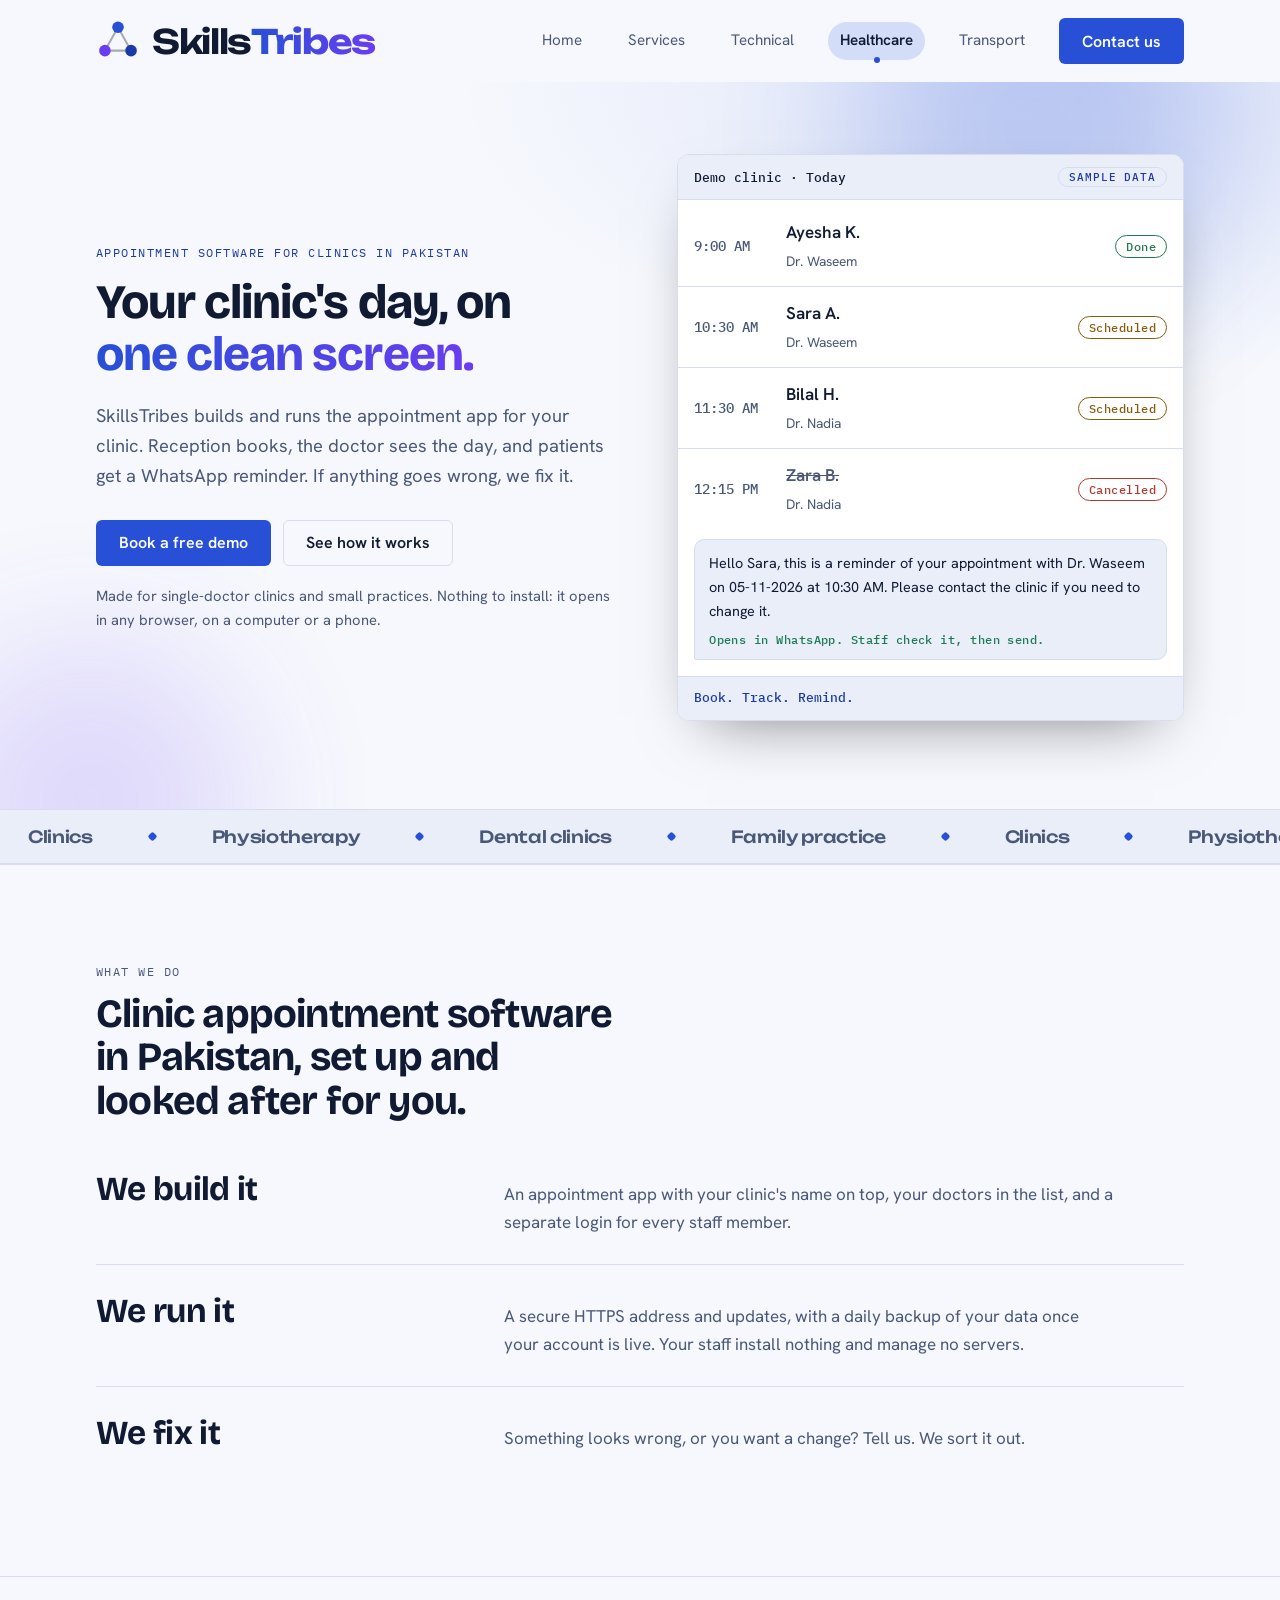
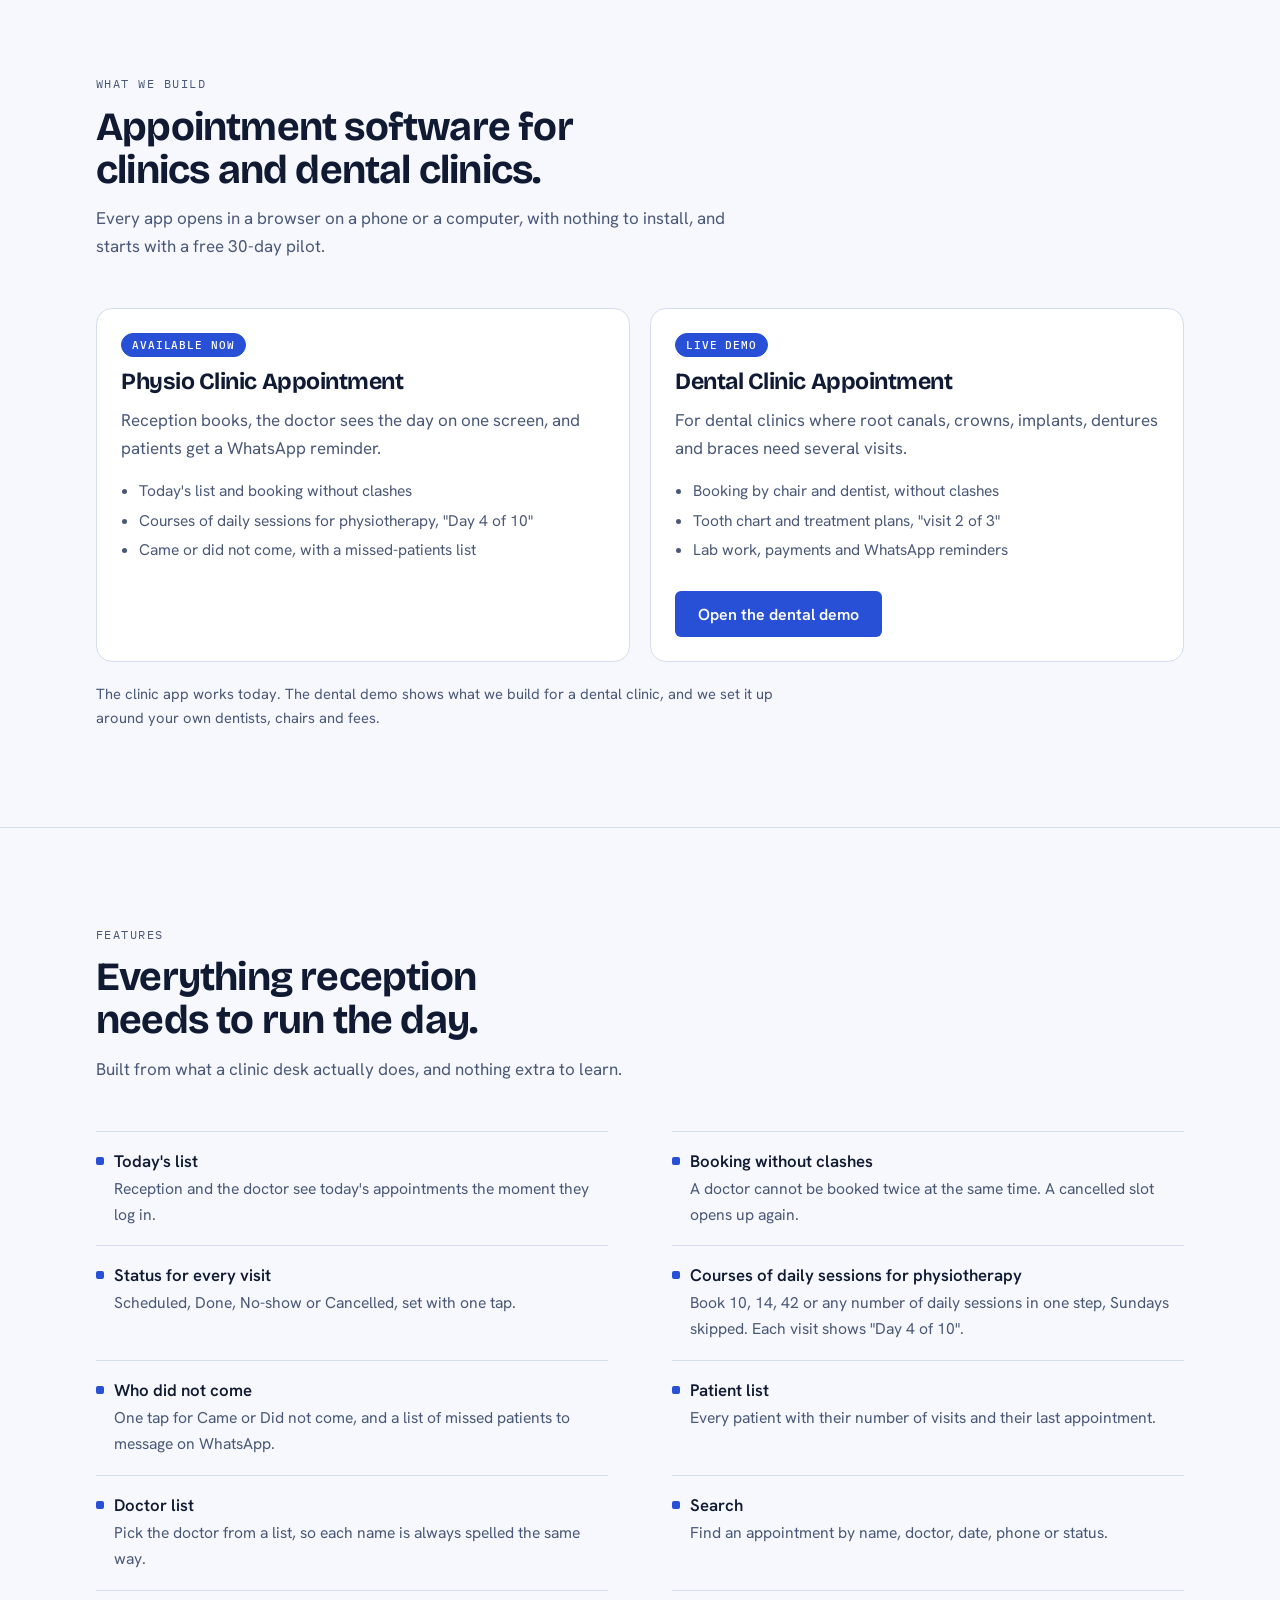
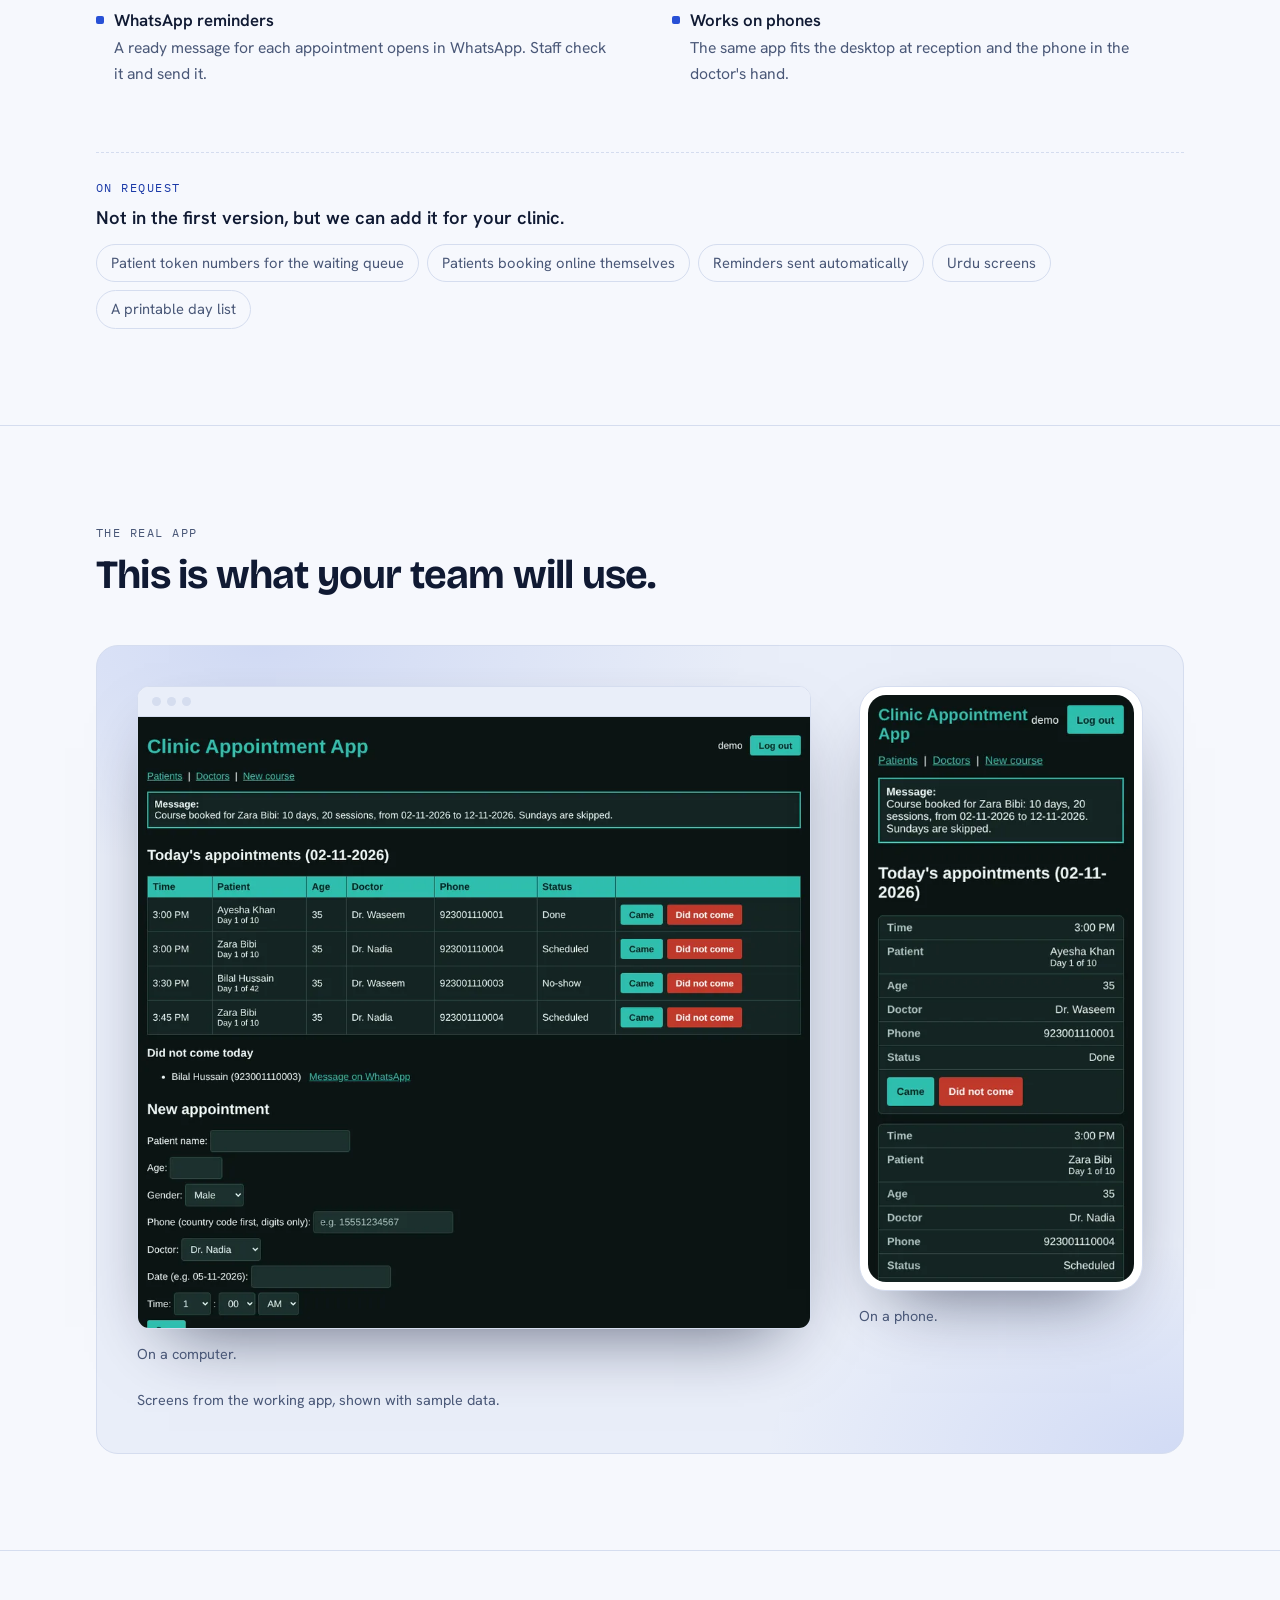
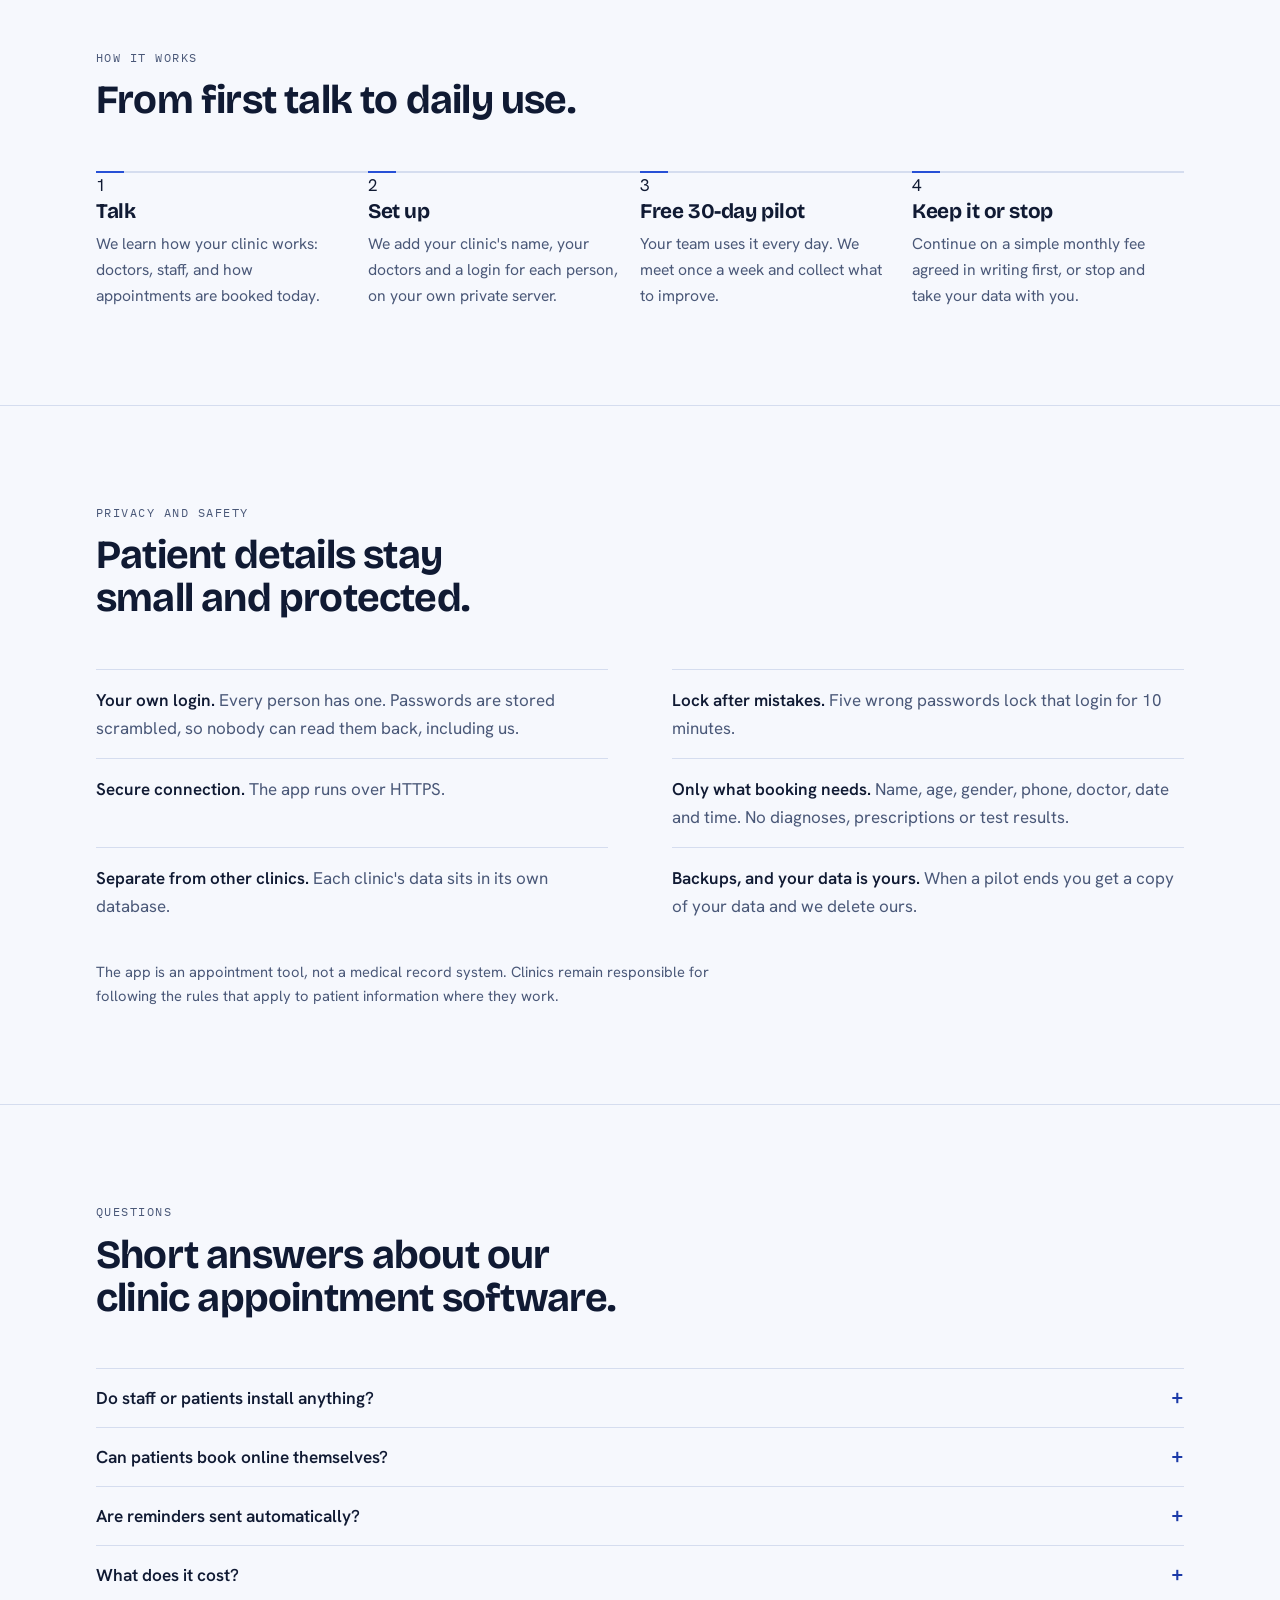
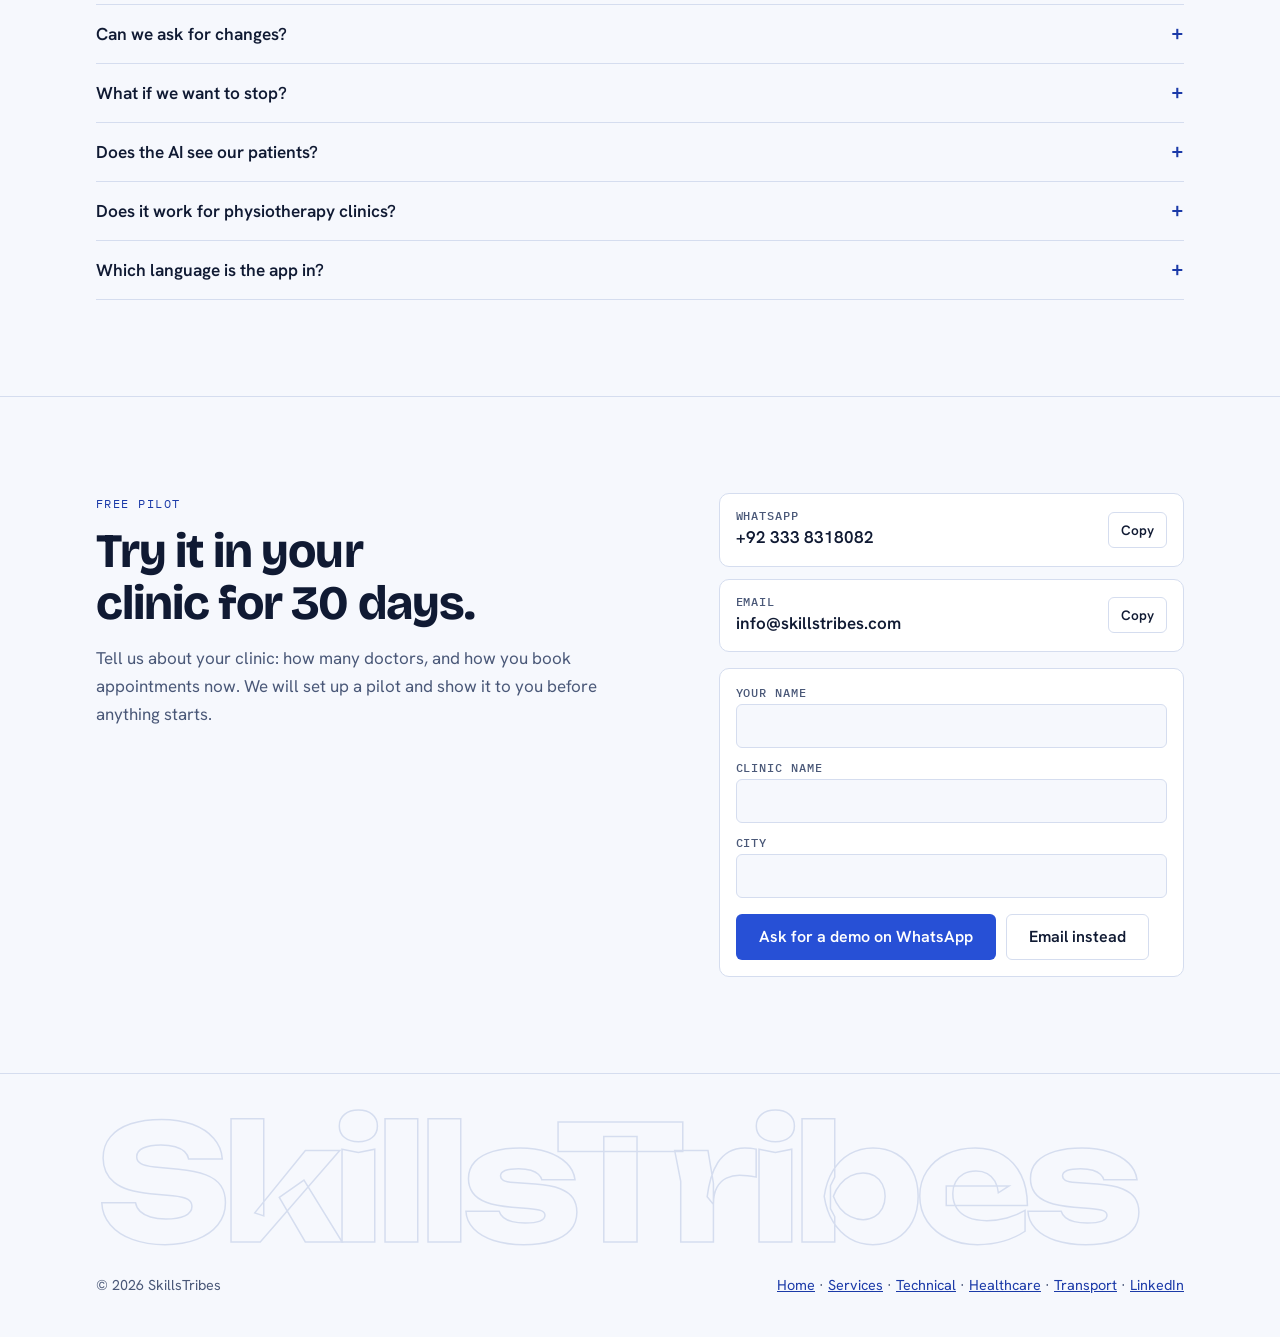
==== commit 6e529815: "Backup wording: daily backup once the account is live Co-Authored-By: Claude Opus 5.5 <noreply@anthr" ====
--- a/clinics/index.html
+++ b/clinics/index.html
@@ -401,7 +401,7 @@
         </div>
         <div class="do">
           <h3>We run it</h3>
-          <p>A secure HTTPS address, regular backups and updates. Your staff install nothing and manage no servers.</p>
+          <p>A secure HTTPS address and updates, with a daily backup of your data once your account is live. Your staff install nothing and manage no servers.</p>
         </div>
         <div class="do">
           <h3>We fix it</h3>
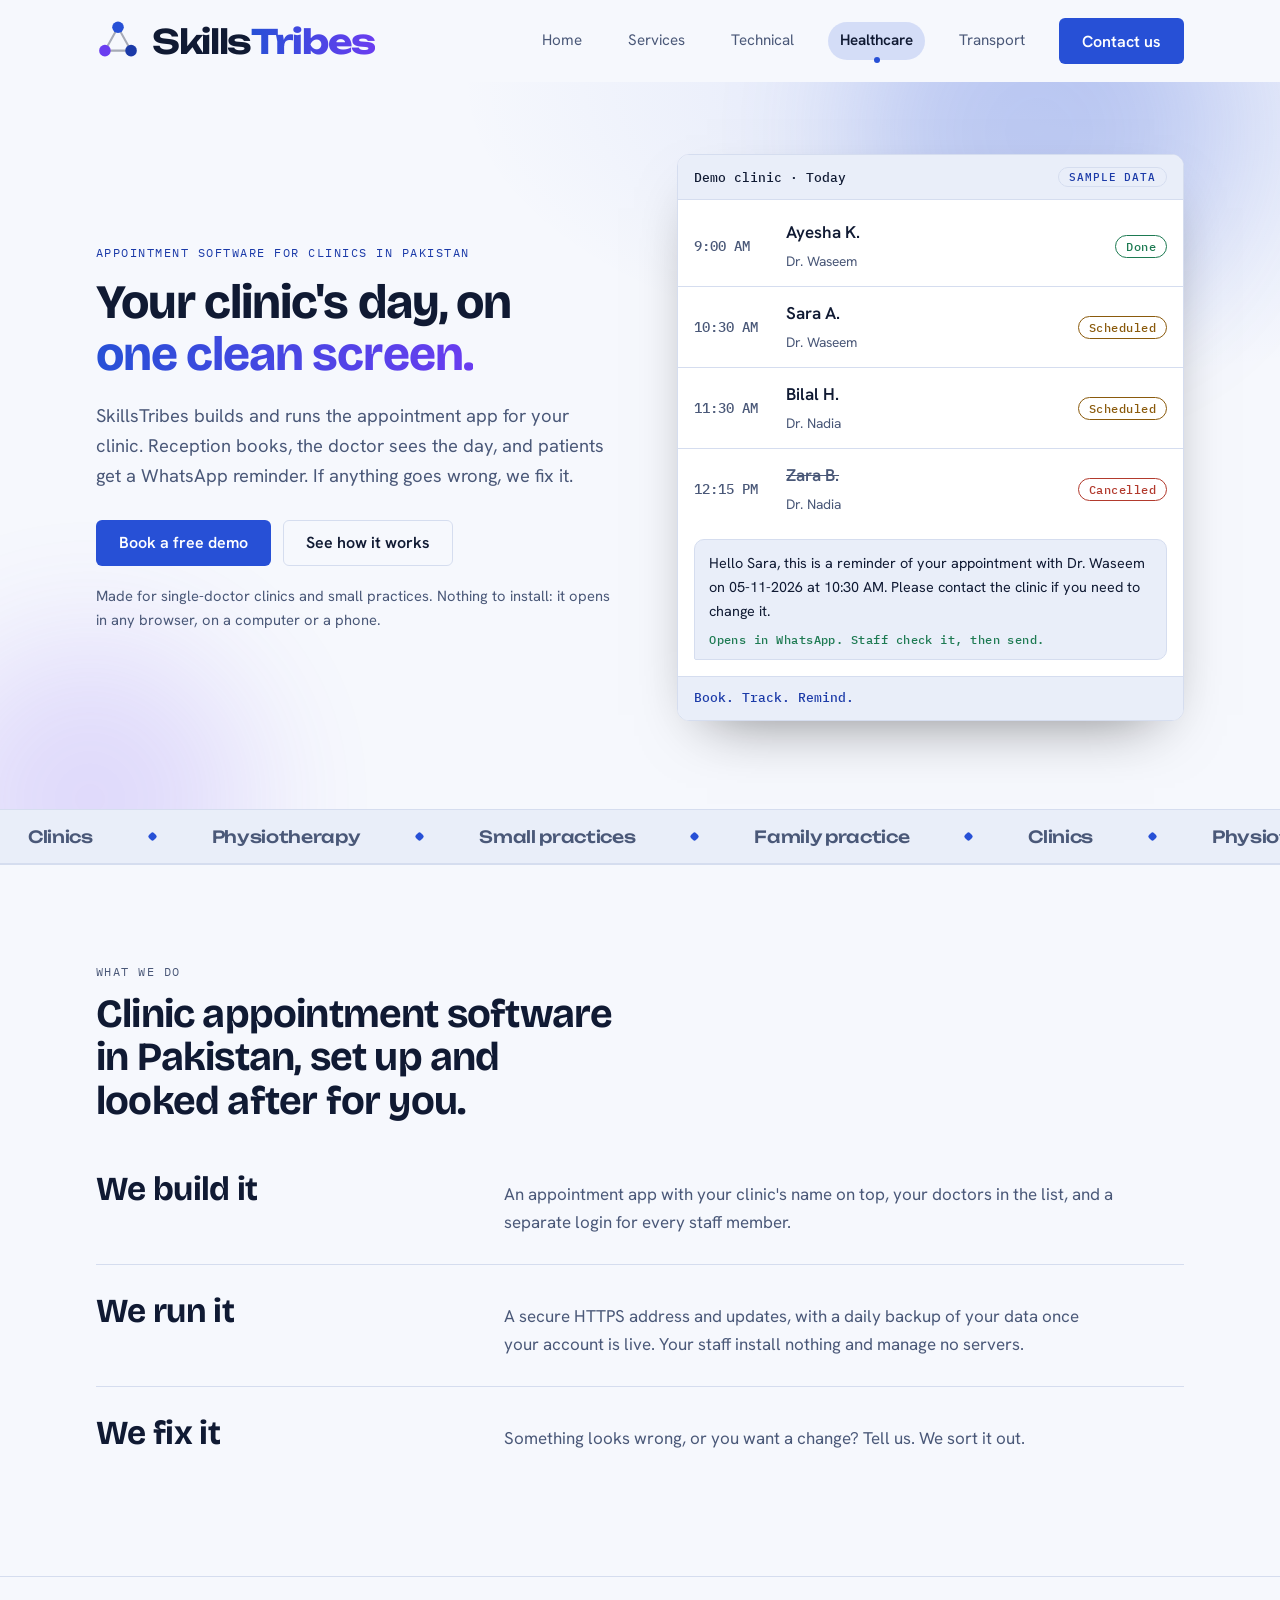
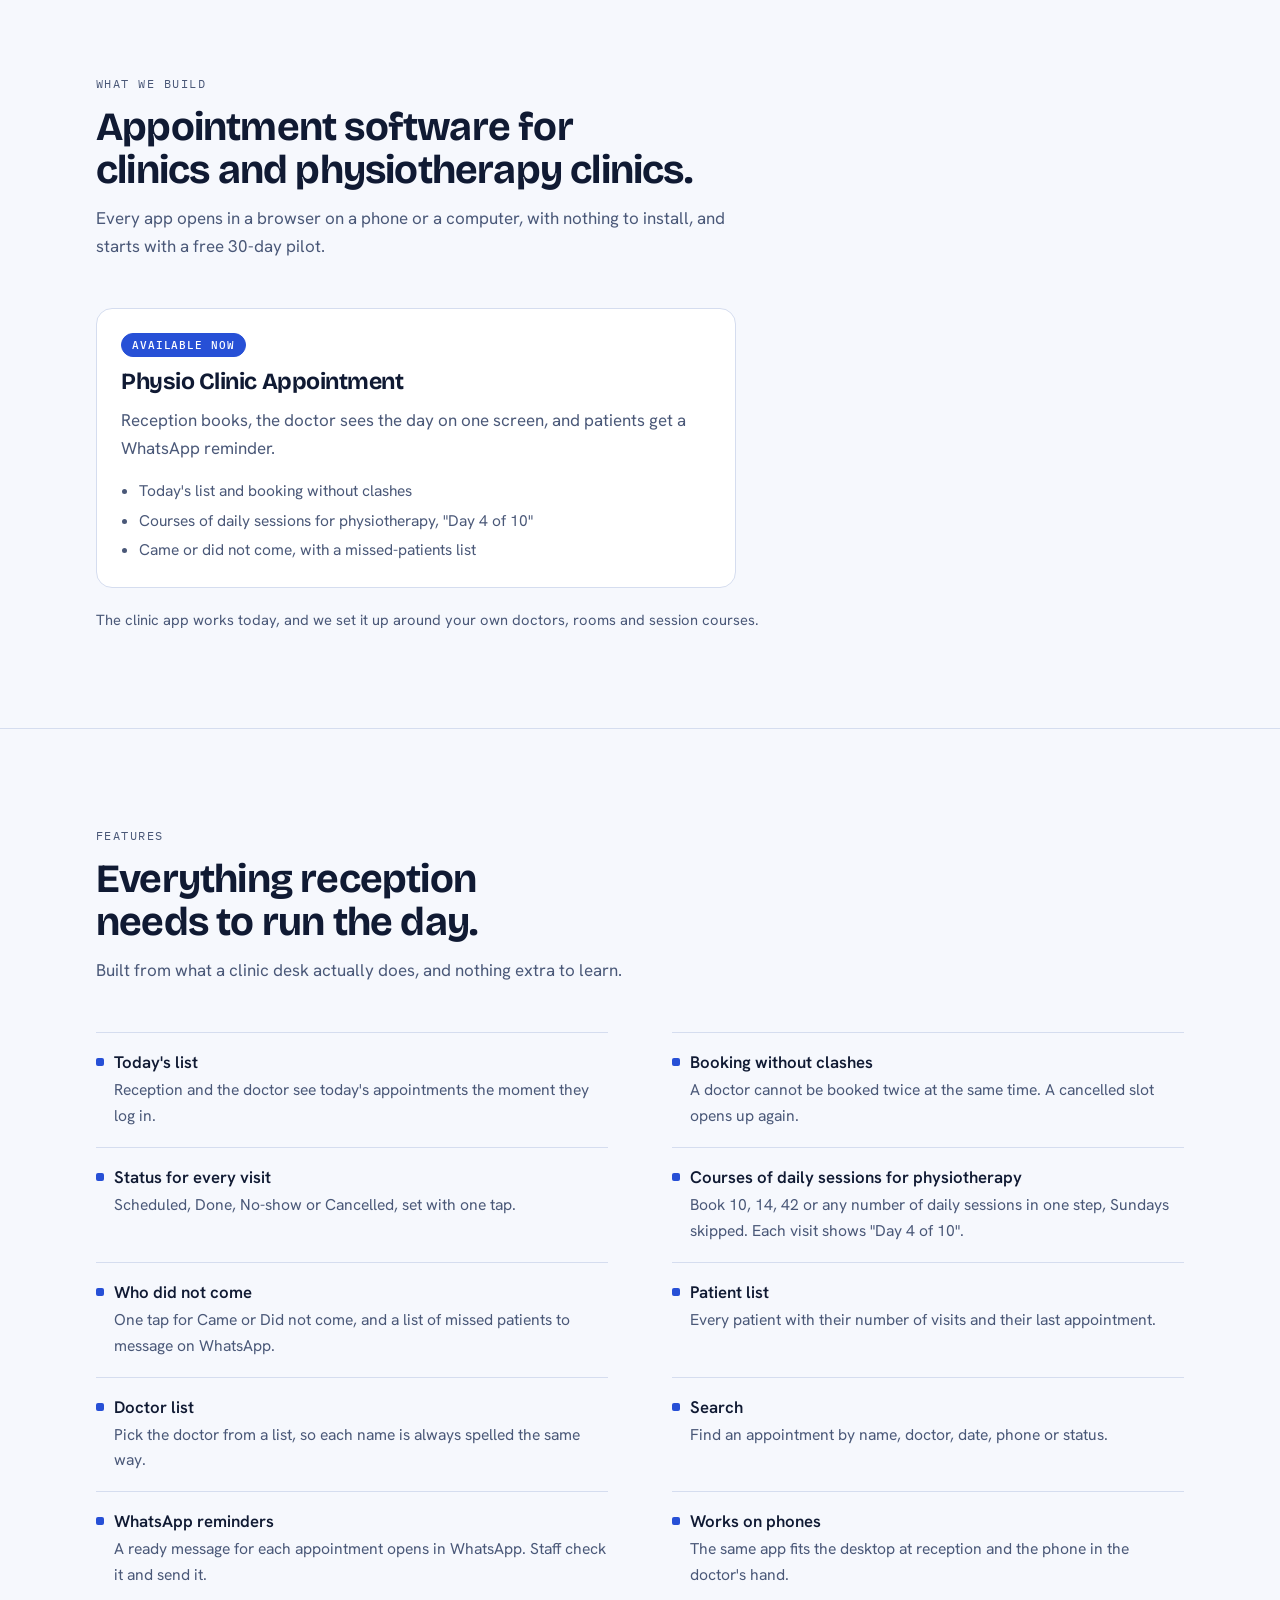
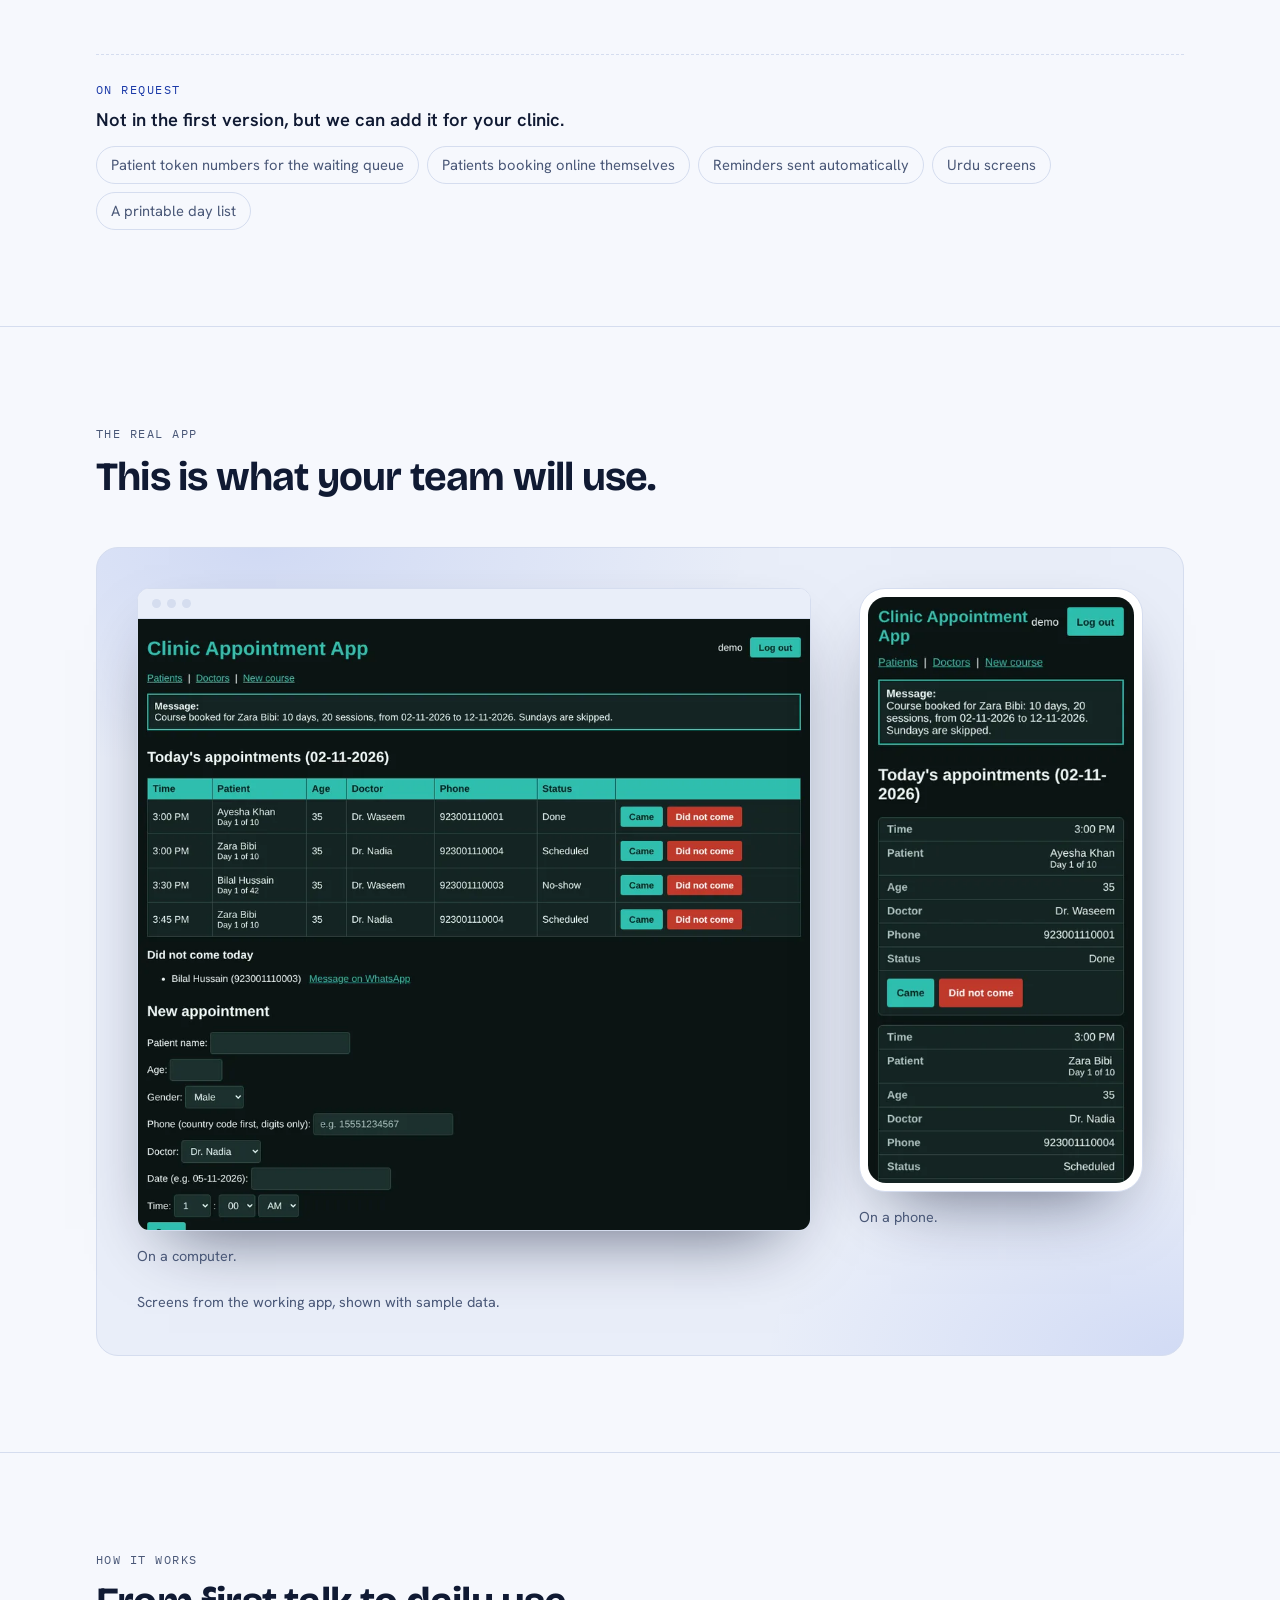
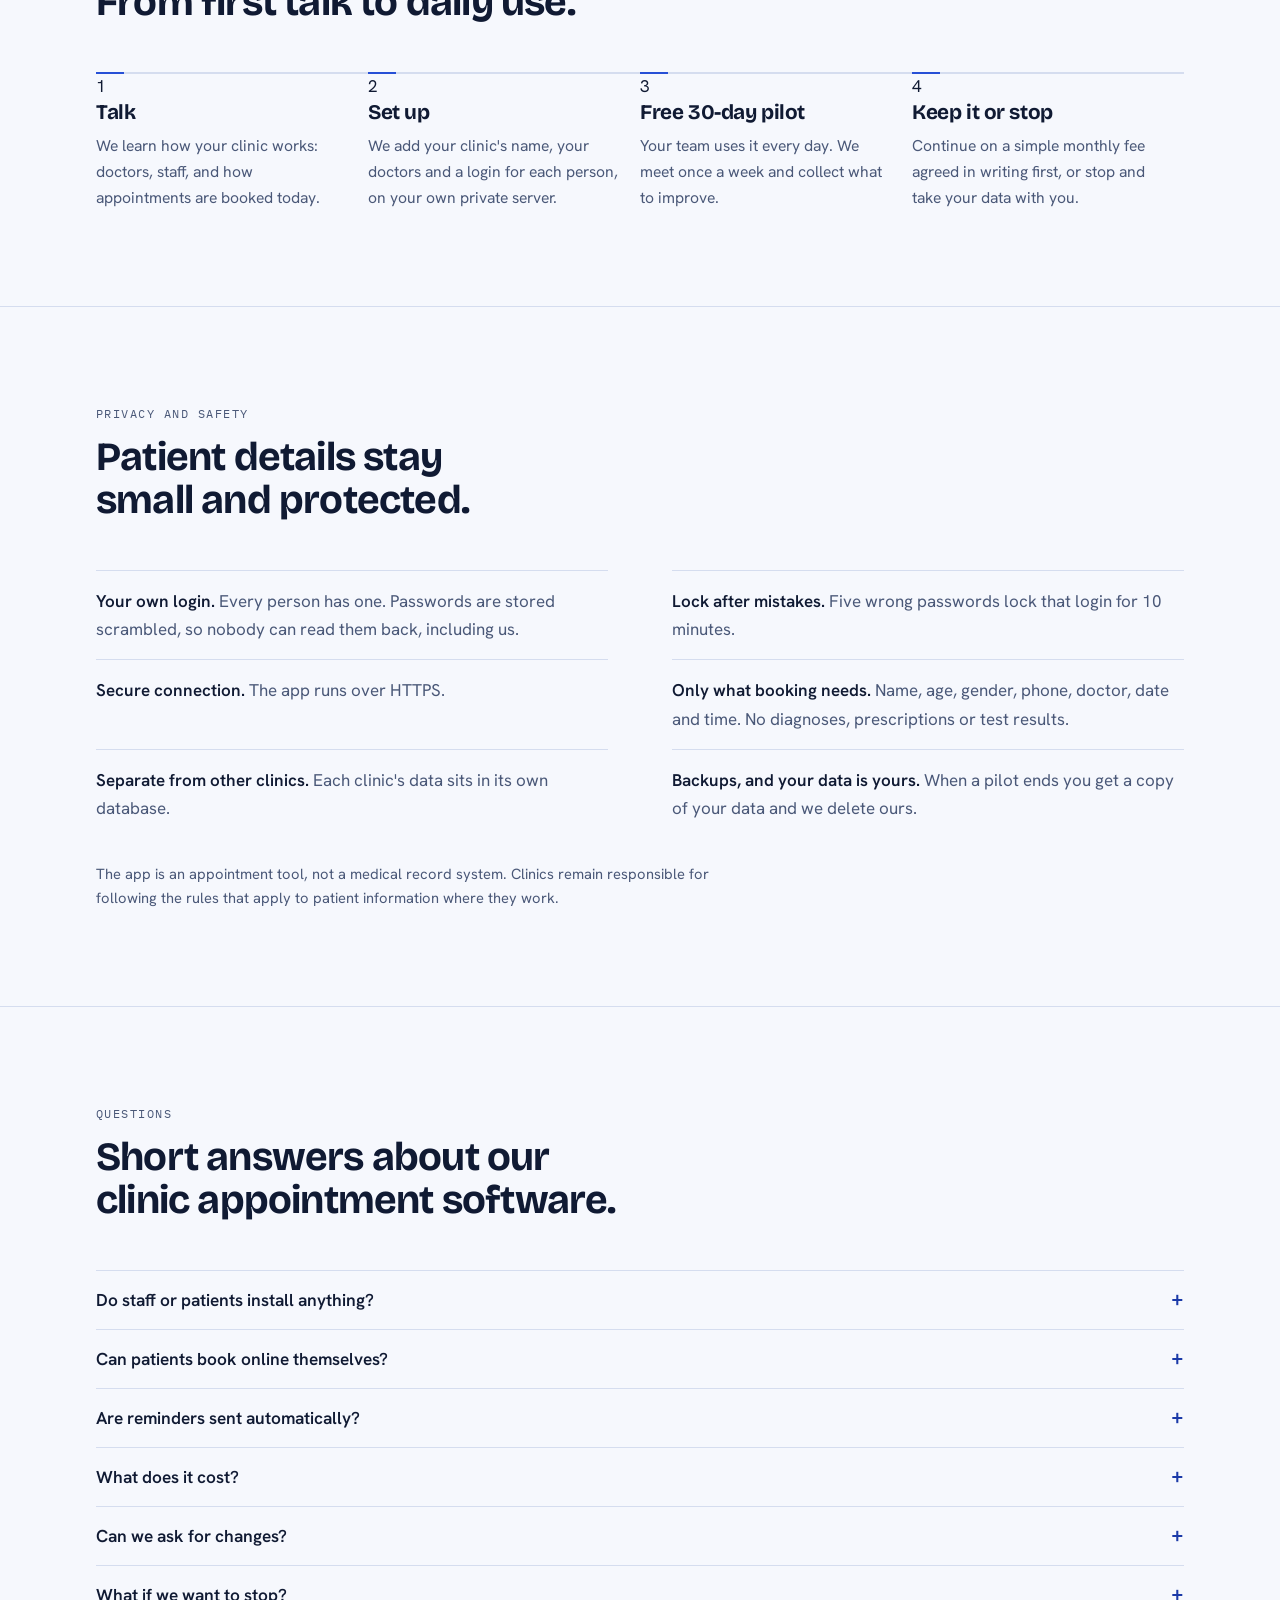
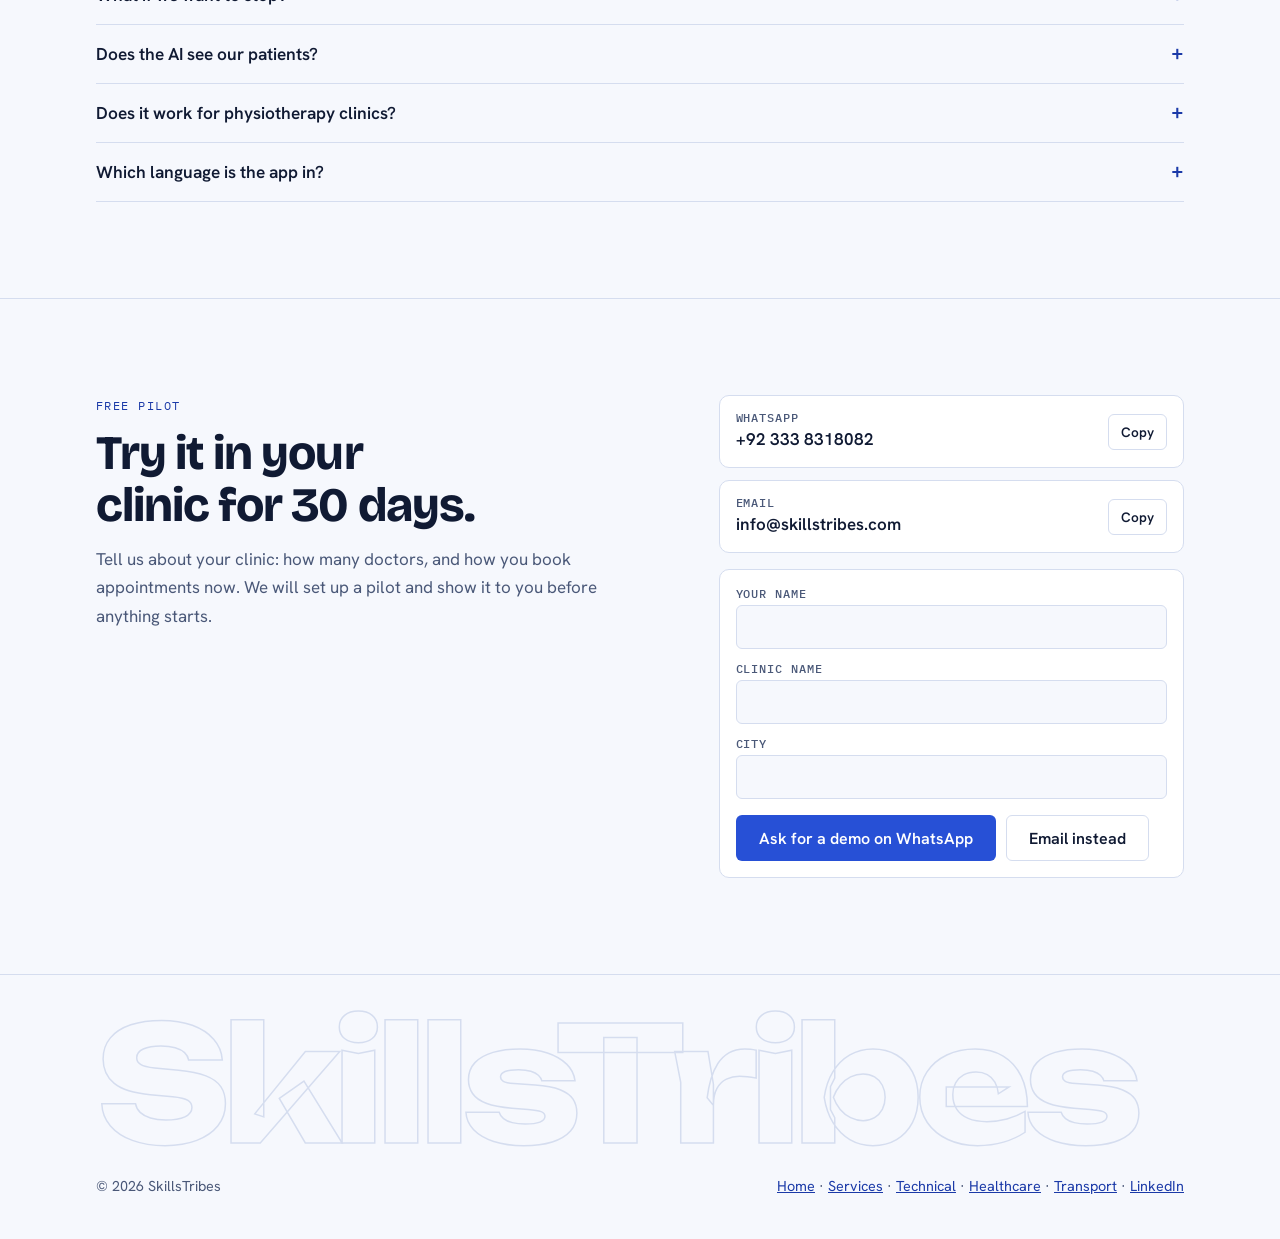
==== commit a8a280ef: "Remove dental: delete dental demo, drop dental from home, clinics page and sitemap Co-Authored-By: C" ====
--- a/clinics/index.html
+++ b/clinics/index.html
@@ -4,8 +4,8 @@
 <meta charset="utf-8">
 <meta name="viewport" content="width=device-width, initial-scale=1">
 <title>Clinic Appointment Software in Pakistan | SkillsTribes</title>
-<meta name="description" content="Appointment software for clinics, physiotherapy and dental clinics in Pakistan. Daily session courses. Free 30-day trial.">
-<meta name="keywords" content="clinic appointment software Pakistan, clinic management software Pakistan, physiotherapy appointment software, physio clinic software Pakistan, dental clinic software Pakistan, WhatsApp appointment reminder, patient appointment app Pakistan, SkillsTribes">
+<meta name="description" content="Appointment software for clinics and physiotherapy clinics in Pakistan. Daily session courses. Free 30-day trial.">
+<meta name="keywords" content="clinic appointment software Pakistan, clinic management software Pakistan, physiotherapy appointment software, physio clinic software Pakistan, WhatsApp appointment reminder, patient appointment app Pakistan, SkillsTribes">
 <meta name="robots" content="index, follow, max-image-preview:large">
 <meta name="theme-color" content="#0a1020">
 <link rel="canonical" href="https://skillstribes.com/clinics/">
@@ -13,13 +13,13 @@
 <meta property="og:type" content="website">
 <meta property="og:site_name" content="SkillsTribes">
 <meta property="og:title" content="Clinic Appointment Software in Pakistan | SkillsTribes">
-<meta property="og:description" content="Appointment software for clinics, physiotherapy and dental clinics in Pakistan. Daily session courses. Free 30-day trial.">
+<meta property="og:description" content="Appointment software for clinics and physiotherapy clinics in Pakistan. Daily session courses. Free 30-day trial.">
 <meta property="og:url" content="https://skillstribes.com/clinics/">
 <meta property="og:locale" content="en_PK">
 <meta name="twitter:card" content="summary">
 <meta name="twitter:title" content="Clinic Appointment Software in Pakistan | SkillsTribes">
-<meta name="twitter:description" content="Appointment software for clinics, physiotherapy and dental clinics in Pakistan. Daily session courses. Free 30-day trial.">
-<script type="application/ld+json">{"@context": "https://schema.org", "@graph": [{"@type": "Organization", "@id": "https://skillstribes.com/#org", "name": "SkillsTribes", "url": "https://skillstribes.com/", "email": "info@skillstribes.com", "areaServed": {"@type": "Country", "name": "Pakistan"}, "description": "We build, set up and look after appointment software for clinics and dental clinics in Pakistan."}, {"@type": "WebSite", "@id": "https://skillstribes.com/#site", "url": "https://skillstribes.com/", "name": "SkillsTribes", "inLanguage": "en", "publisher": {"@id": "https://skillstribes.com/#org"}}, {"@type": "Service", "name": "Clinic appointment software", "serviceType": "Appointment management software", "provider": {"@id": "https://skillstribes.com/#org"}, "areaServed": {"@type": "Country", "name": "Pakistan"}, "audience": {"@type": "Audience", "audienceType": "Clinics, physiotherapy clinics, dental clinics"}}, {"@type": "FAQPage", "@id": "https://skillstribes.com/#faq", "mainEntity": [{"@type": "Question", "name": "Do staff or patients install anything?", "acceptedAnswer": {"@type": "Answer", "text": "No. The app opens in any browser, on a computer or a phone."}}, {"@type": "Question", "name": "Can patients book online themselves?", "acceptedAnswer": {"@type": "Answer", "text": "Not in the first version. Reception books, as it does today. If you want patient self-booking, tell us and we will plan it with you."}}, {"@type": "Question", "name": "Are reminders sent automatically?", "acceptedAnswer": {"@type": "Answer", "text": "The app prepares each reminder and opens it in WhatsApp, and your staff press send, so you stay in control. Automatic sending can be added on request."}}, {"@type": "Question", "name": "What does it cost?", "acceptedAnswer": {"@type": "Answer", "text": "The first 30 days are a free pilot. After that there is a simple monthly fee, which we agree with you in writing before it starts."}}, {"@type": "Question", "name": "Can we ask for changes?", "acceptedAnswer": {"@type": "Answer", "text": "Yes. During the pilot we meet once a week to collect what your team needs, and afterwards you can still ask."}}, {"@type": "Question", "name": "What if we want to stop?", "acceptedAnswer": {"@type": "Answer", "text": "You can stop at any time. You receive a copy of your data and we delete ours."}}, {"@type": "Question", "name": "Does the AI see our patients?", "acceptedAnswer": {"@type": "Answer", "text": "Only if you ask us to switch it on, and even then it never receives patient names or phone numbers. By default it is off."}}, {"@type": "Question", "name": "Does it work for physiotherapy clinics?", "acceptedAnswer": {"@type": "Answer", "text": "Yes. You can book a course of daily sessions in one step, for example 10, 14 or 42 sessions with Sundays skipped, and each visit shows \"Day 4 of 10\". The app does not store diagnoses, medicines or exercises."}}, {"@type": "Question", "name": "Which language is the app in?", "acceptedAnswer": {"@type": "Answer", "text": "English today."}}]}]}</script>
+<meta name="twitter:description" content="Appointment software for clinics and physiotherapy clinics in Pakistan. Daily session courses. Free 30-day trial.">
+<script type="application/ld+json">{"@context": "https://schema.org", "@graph": [{"@type": "Organization", "@id": "https://skillstribes.com/#org", "name": "SkillsTribes", "url": "https://skillstribes.com/", "email": "info@skillstribes.com", "areaServed": {"@type": "Country", "name": "Pakistan"}, "description": "We build, set up and look after appointment software for clinics and physiotherapy clinics in Pakistan."}, {"@type": "WebSite", "@id": "https://skillstribes.com/#site", "url": "https://skillstribes.com/", "name": "SkillsTribes", "inLanguage": "en", "publisher": {"@id": "https://skillstribes.com/#org"}}, {"@type": "Service", "name": "Clinic appointment software", "serviceType": "Appointment management software", "provider": {"@id": "https://skillstribes.com/#org"}, "areaServed": {"@type": "Country", "name": "Pakistan"}, "audience": {"@type": "Audience", "audienceType": "Clinics, physiotherapy clinics"}}, {"@type": "FAQPage", "@id": "https://skillstribes.com/#faq", "mainEntity": [{"@type": "Question", "name": "Do staff or patients install anything?", "acceptedAnswer": {"@type": "Answer", "text": "No. The app opens in any browser, on a computer or a phone."}}, {"@type": "Question", "name": "Can patients book online themselves?", "acceptedAnswer": {"@type": "Answer", "text": "Not in the first version. Reception books, as it does today. If you want patient self-booking, tell us and we will plan it with you."}}, {"@type": "Question", "name": "Are reminders sent automatically?", "acceptedAnswer": {"@type": "Answer", "text": "The app prepares each reminder and opens it in WhatsApp, and your staff press send, so you stay in control. Automatic sending can be added on request."}}, {"@type": "Question", "name": "What does it cost?", "acceptedAnswer": {"@type": "Answer", "text": "The first 30 days are a free pilot. After that there is a simple monthly fee, which we agree with you in writing before it starts."}}, {"@type": "Question", "name": "Can we ask for changes?", "acceptedAnswer": {"@type": "Answer", "text": "Yes. During the pilot we meet once a week to collect what your team needs, and afterwards you can still ask."}}, {"@type": "Question", "name": "What if we want to stop?", "acceptedAnswer": {"@type": "Answer", "text": "You can stop at any time. You receive a copy of your data and we delete ours."}}, {"@type": "Question", "name": "Does the AI see our patients?", "acceptedAnswer": {"@type": "Answer", "text": "Only if you ask us to switch it on, and even then it never receives patient names or phone numbers. By default it is off."}}, {"@type": "Question", "name": "Does it work for physiotherapy clinics?", "acceptedAnswer": {"@type": "Answer", "text": "Yes. You can book a course of daily sessions in one step, for example 10, 14 or 42 sessions with Sundays skipped, and each visit shows \"Day 4 of 10\". The app does not store diagnoses, medicines or exercises."}}, {"@type": "Question", "name": "Which language is the app in?", "acceptedAnswer": {"@type": "Answer", "text": "English today."}}]}]}</script>
 <link rel="preconnect" href="https://fonts.googleapis.com">
 <link rel="preconnect" href="https://fonts.gstatic.com" crossorigin>
 <link rel="stylesheet" href="https://fonts.googleapis.com/css2?family=Bricolage+Grotesque:opsz,wght@12..96,500..800&family=Hanken+Grotesk:wght@400..700&family=IBM+Plex+Mono:wght@400;500&family=Unbounded:wght@500..700&display=swap">
@@ -195,7 +195,7 @@
   .do p { color: var(--muted); max-width: 36em; }
 
   /* services */
-  .svc-grid { display: grid; grid-template-columns: repeat(2, minmax(0, 1fr)); gap: 20px; }
+  .svc-grid { display: grid; grid-template-columns: minmax(0, 1fr); gap: 20px; max-width: 640px; }
   .svc { background: var(--surface); border: 1px solid var(--line); border-radius: 16px; padding: 24px; display: flex; flex-direction: column; gap: 12px; min-width: 0; }
   .svc h3 { font-size: 1.45rem; font-weight: 700; }
   .svc p { color: var(--muted); }
@@ -382,10 +382,10 @@
   </section>
 
   <div class="marquee" aria-hidden="true"><div class="track">
-    <span>Clinics</span><span>Physiotherapy</span><span>Dental clinics</span><span>Family practice</span>
-    <span>Clinics</span><span>Physiotherapy</span><span>Dental clinics</span><span>Family practice</span>
-    <span>Clinics</span><span>Physiotherapy</span><span>Dental clinics</span><span>Family practice</span>
-    <span>Clinics</span><span>Physiotherapy</span><span>Dental clinics</span><span>Family practice</span>
+    <span>Clinics</span><span>Physiotherapy</span><span>Small practices</span><span>Family practice</span>
+    <span>Clinics</span><span>Physiotherapy</span><span>Small practices</span><span>Family practice</span>
+    <span>Clinics</span><span>Physiotherapy</span><span>Small practices</span><span>Family practice</span>
+    <span>Clinics</span><span>Physiotherapy</span><span>Small practices</span><span>Family practice</span>
   </div></div>
 
   <section id="what">
@@ -415,7 +415,7 @@
     <div class="wrap">
       <div class="sec-head">
         <p class="eyebrow">What we build</p>
-        <h2>Appointment software for clinics and dental clinics.</h2>
+        <h2>Appointment software for clinics and physiotherapy clinics.</h2>
         <p>Every app opens in a browser on a phone or a computer, with nothing to install, and starts with a free 30-day pilot.</p>
       </div>
       <div class="svc-grid">
@@ -429,19 +429,8 @@
             <li>Came or did not come, with a missed-patients list</li>
           </ul>
         </article>
-        <article class="svc" id="dental">
-          <span class="badge now">Live demo</span>
-          <h3>Dental Clinic Appointment</h3>
-          <p>For dental clinics where root canals, crowns, implants, dentures and braces need several visits.</p>
-          <ul>
-            <li>Booking by chair and dentist, without clashes</li>
-            <li>Tooth chart and treatment plans, "visit 2 of 3"</li>
-            <li>Lab work, payments and WhatsApp reminders</li>
-          </ul>
-          <p style="margin-top:16px"><a class="btn btn-gold" href="/dental/demo/" target="_blank" rel="noopener">Open the dental demo</a></p>
-        </article>
-      </div>
-      <p class="svc-note">The clinic app works today. The dental demo shows what we build for a dental clinic, and we set it up around your own dentists, chairs and fees.</p>
+      </div>
+      <p class="svc-note">The clinic app works today, and we set it up around your own doctors, rooms and session courses.</p>
     </div>
   </section>
 
